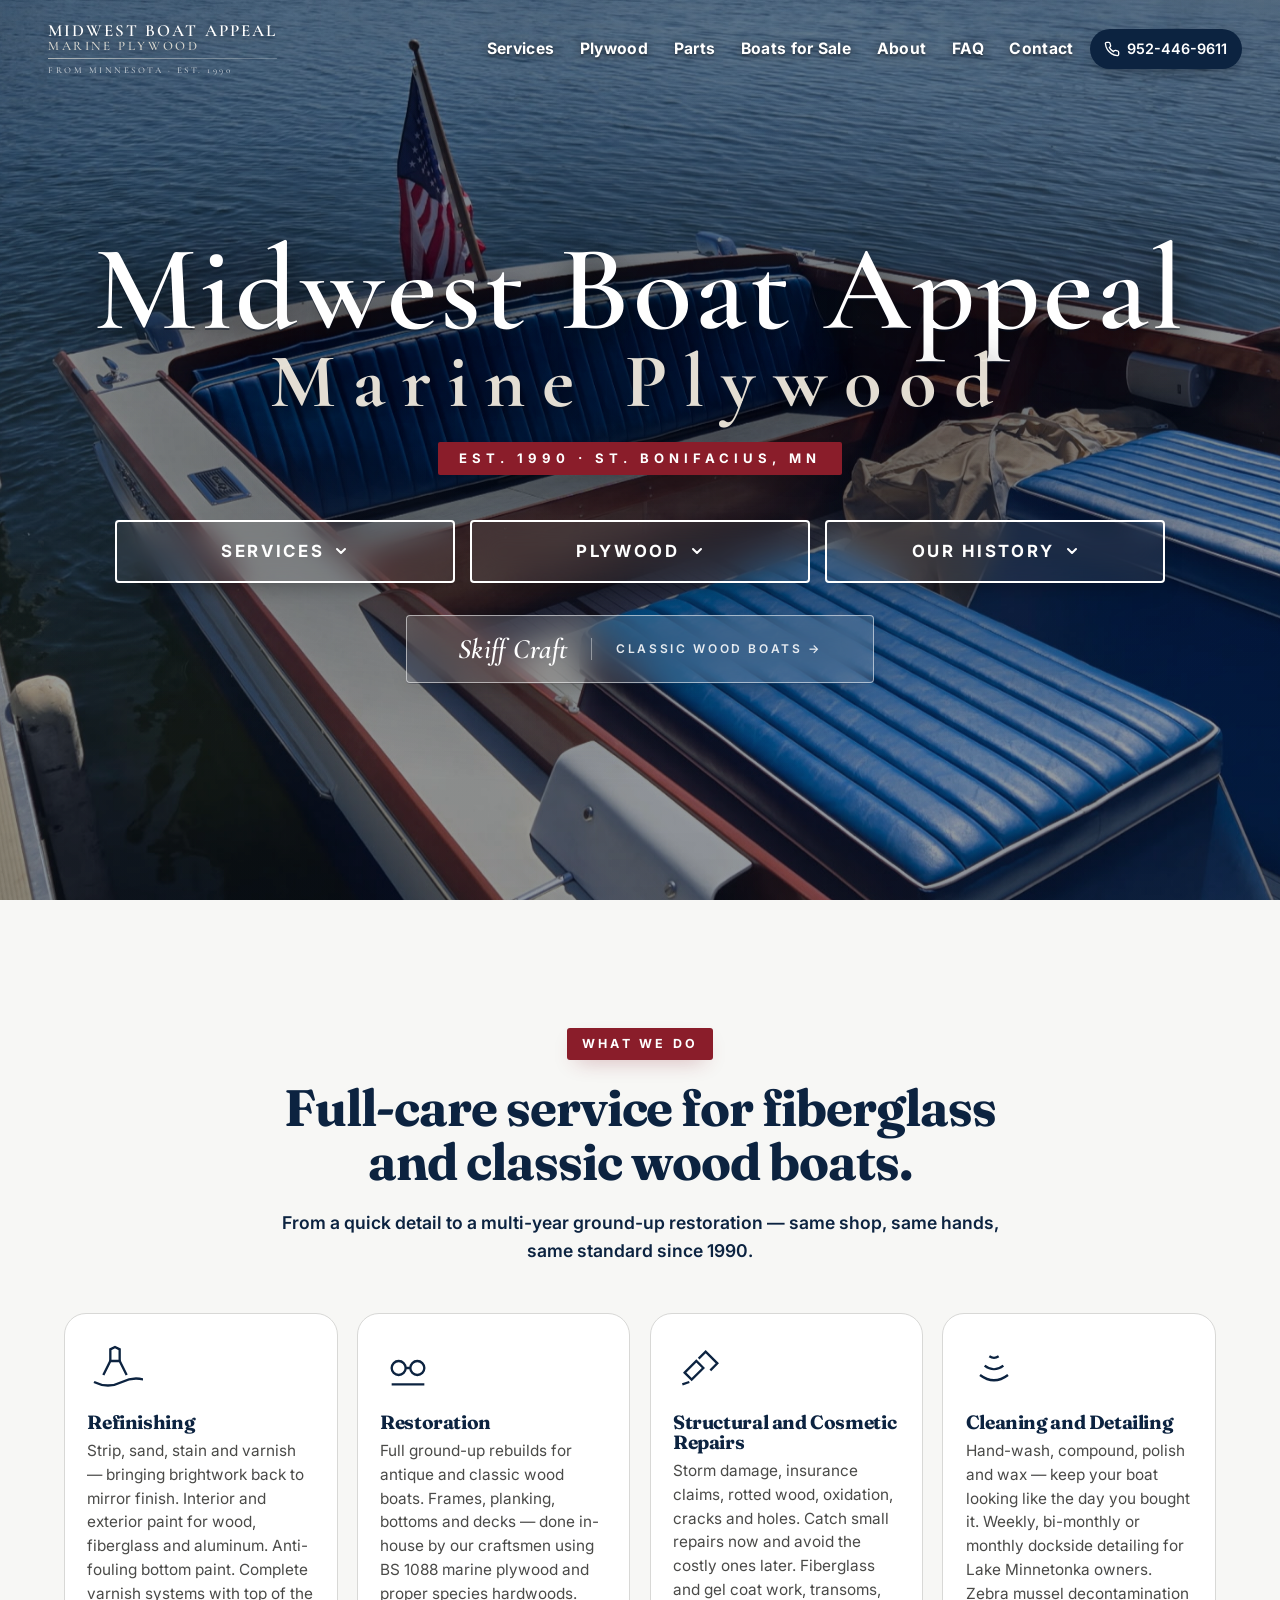
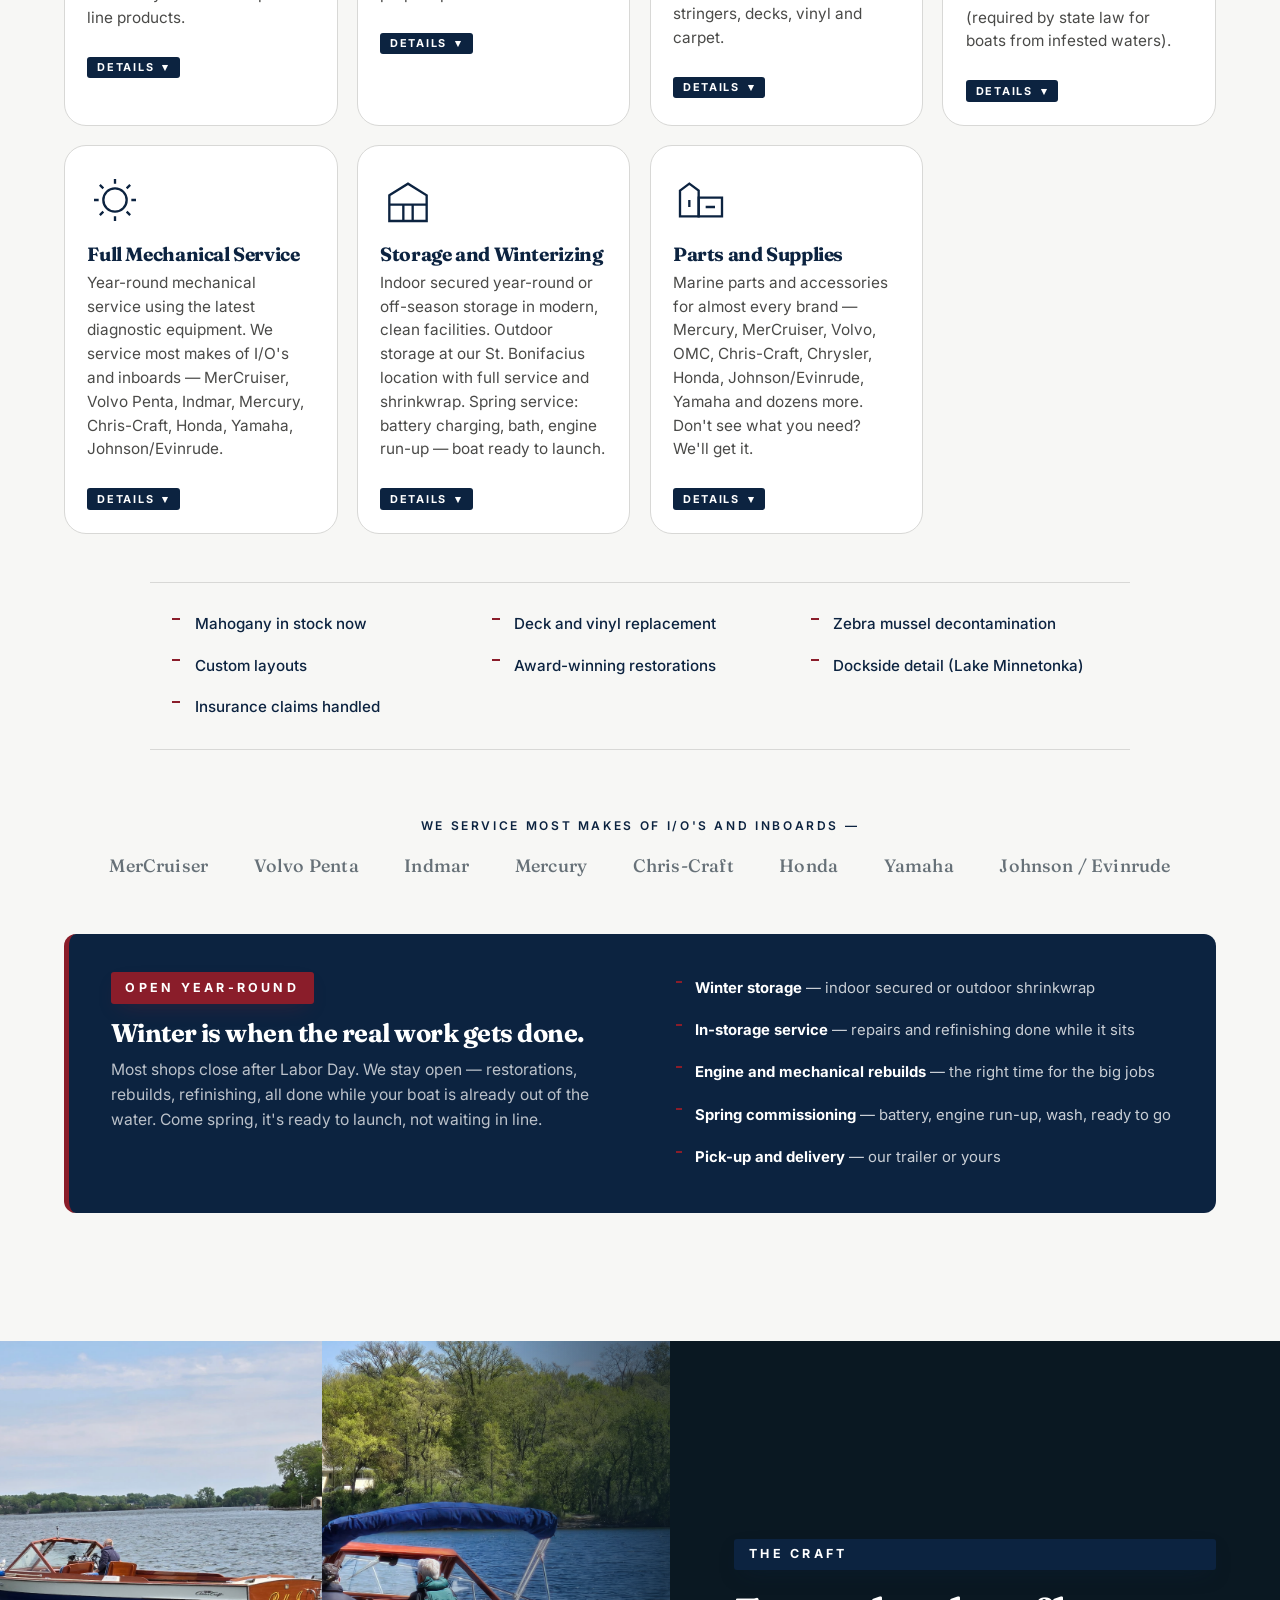
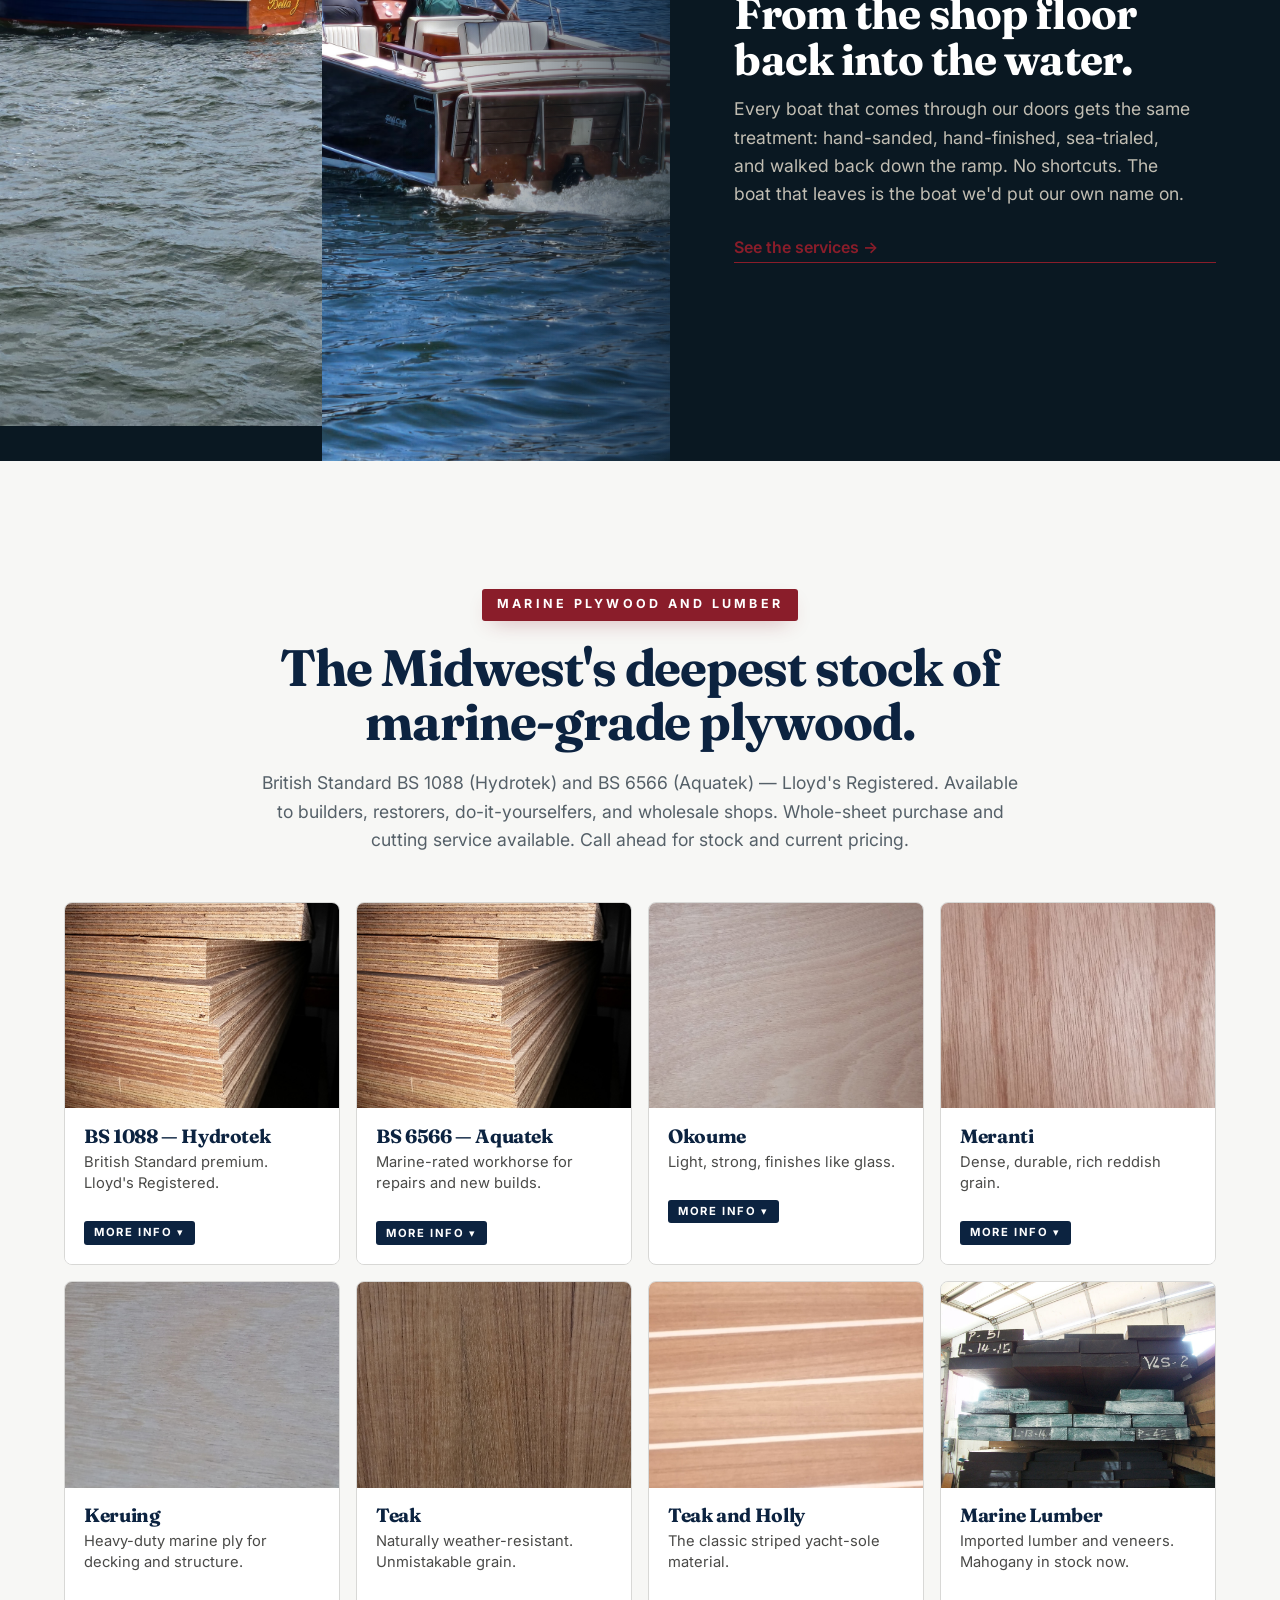
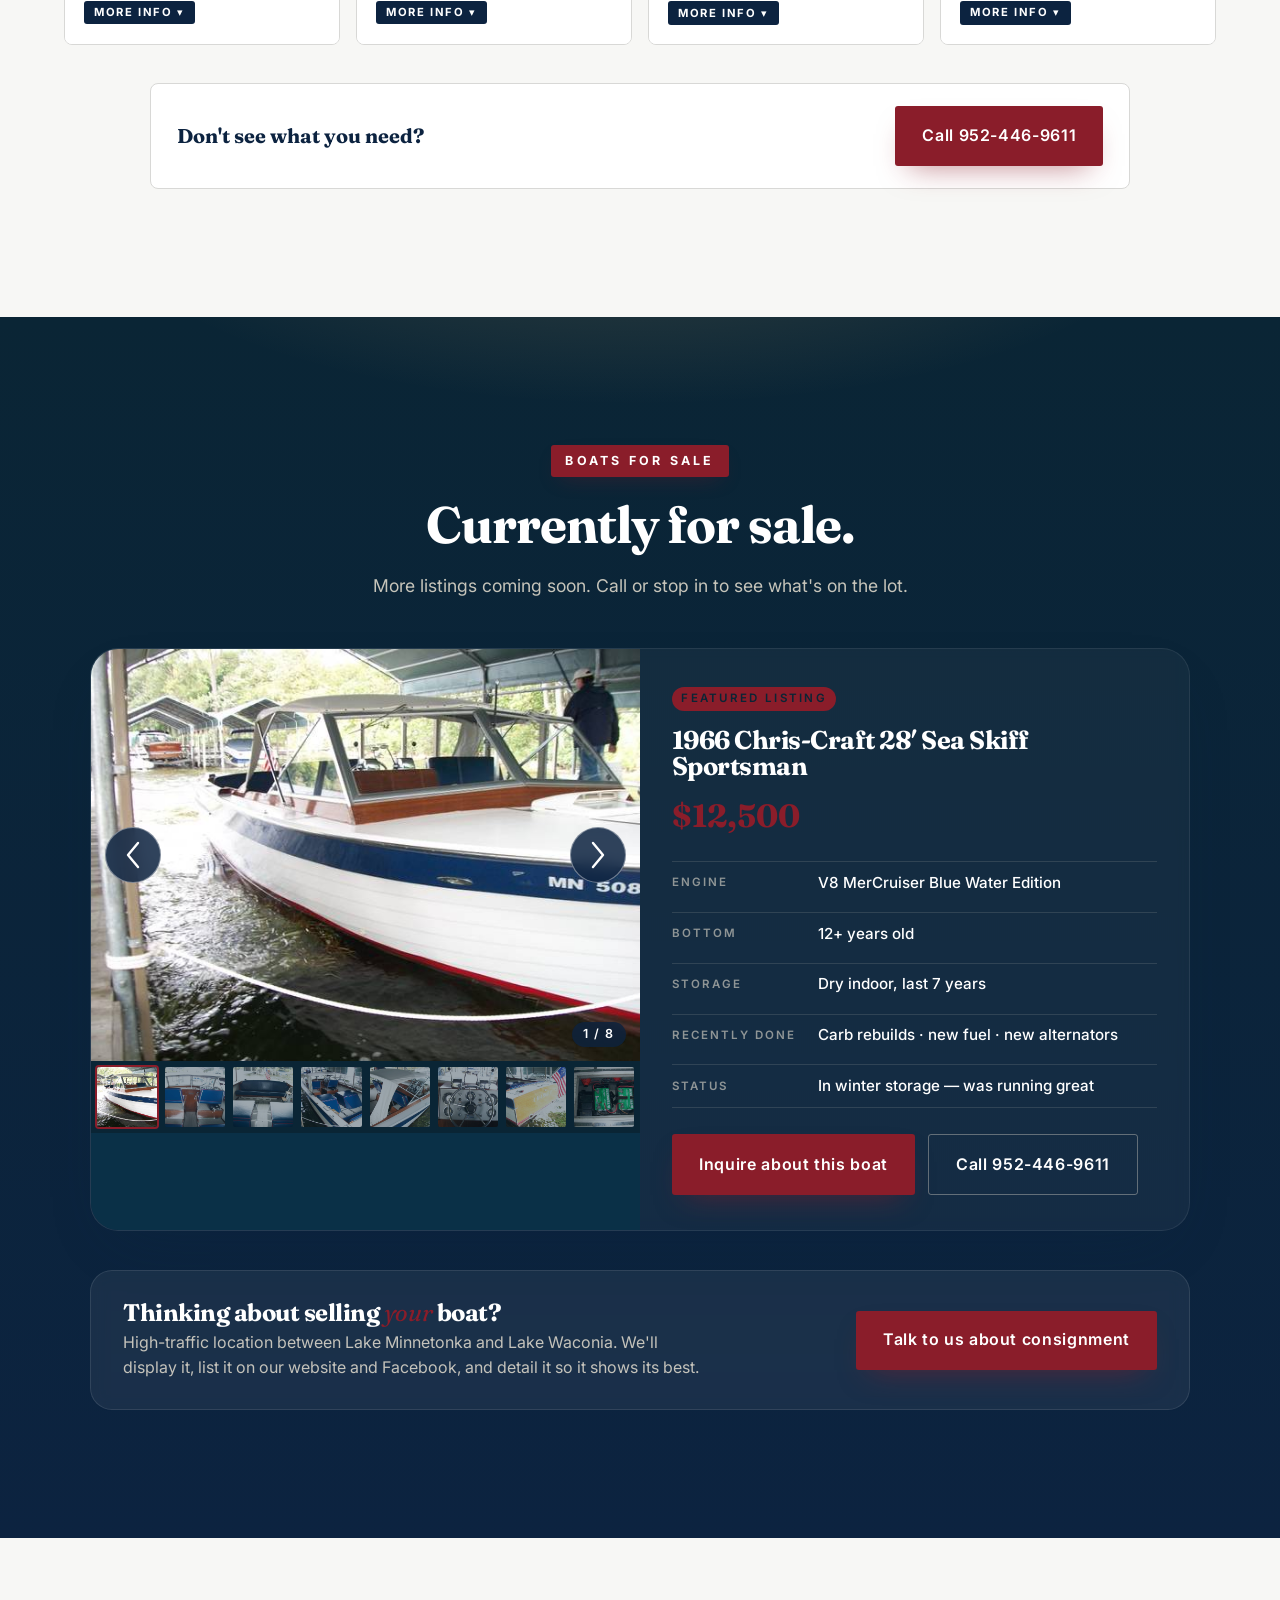
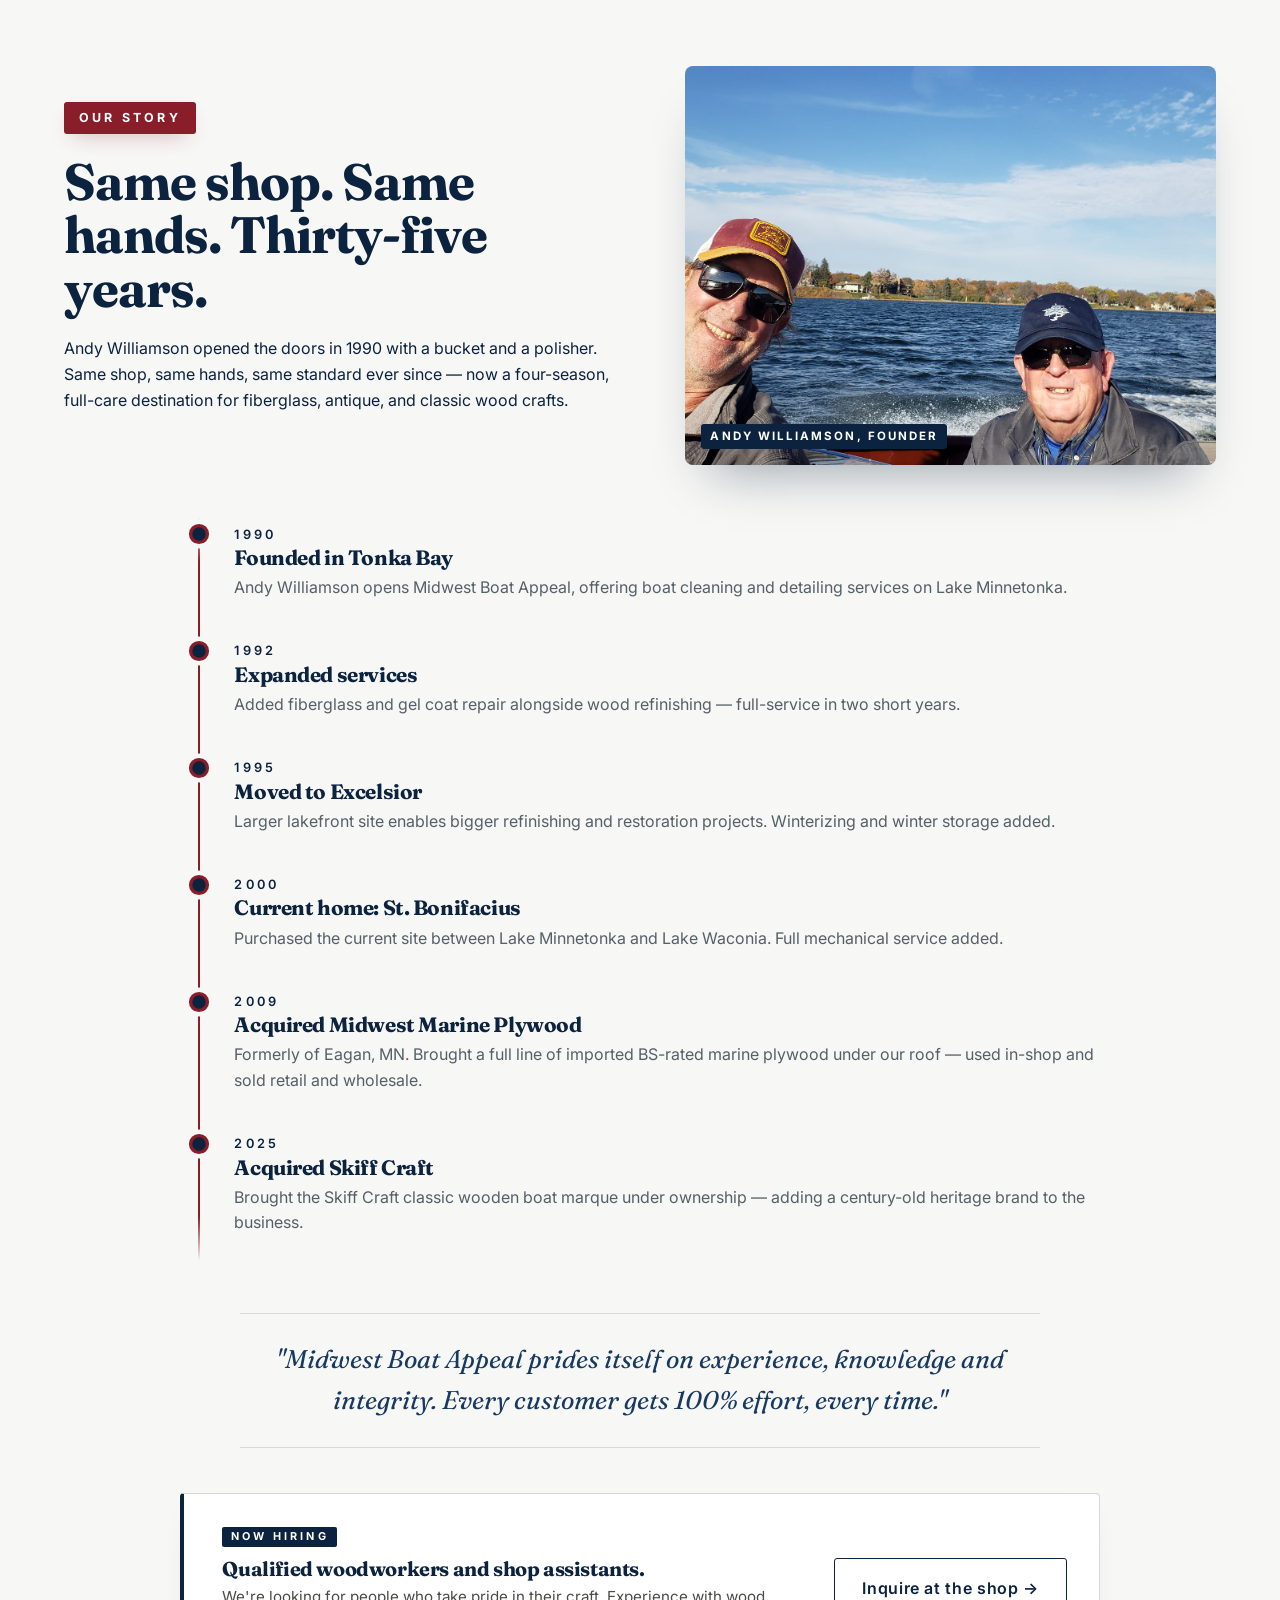
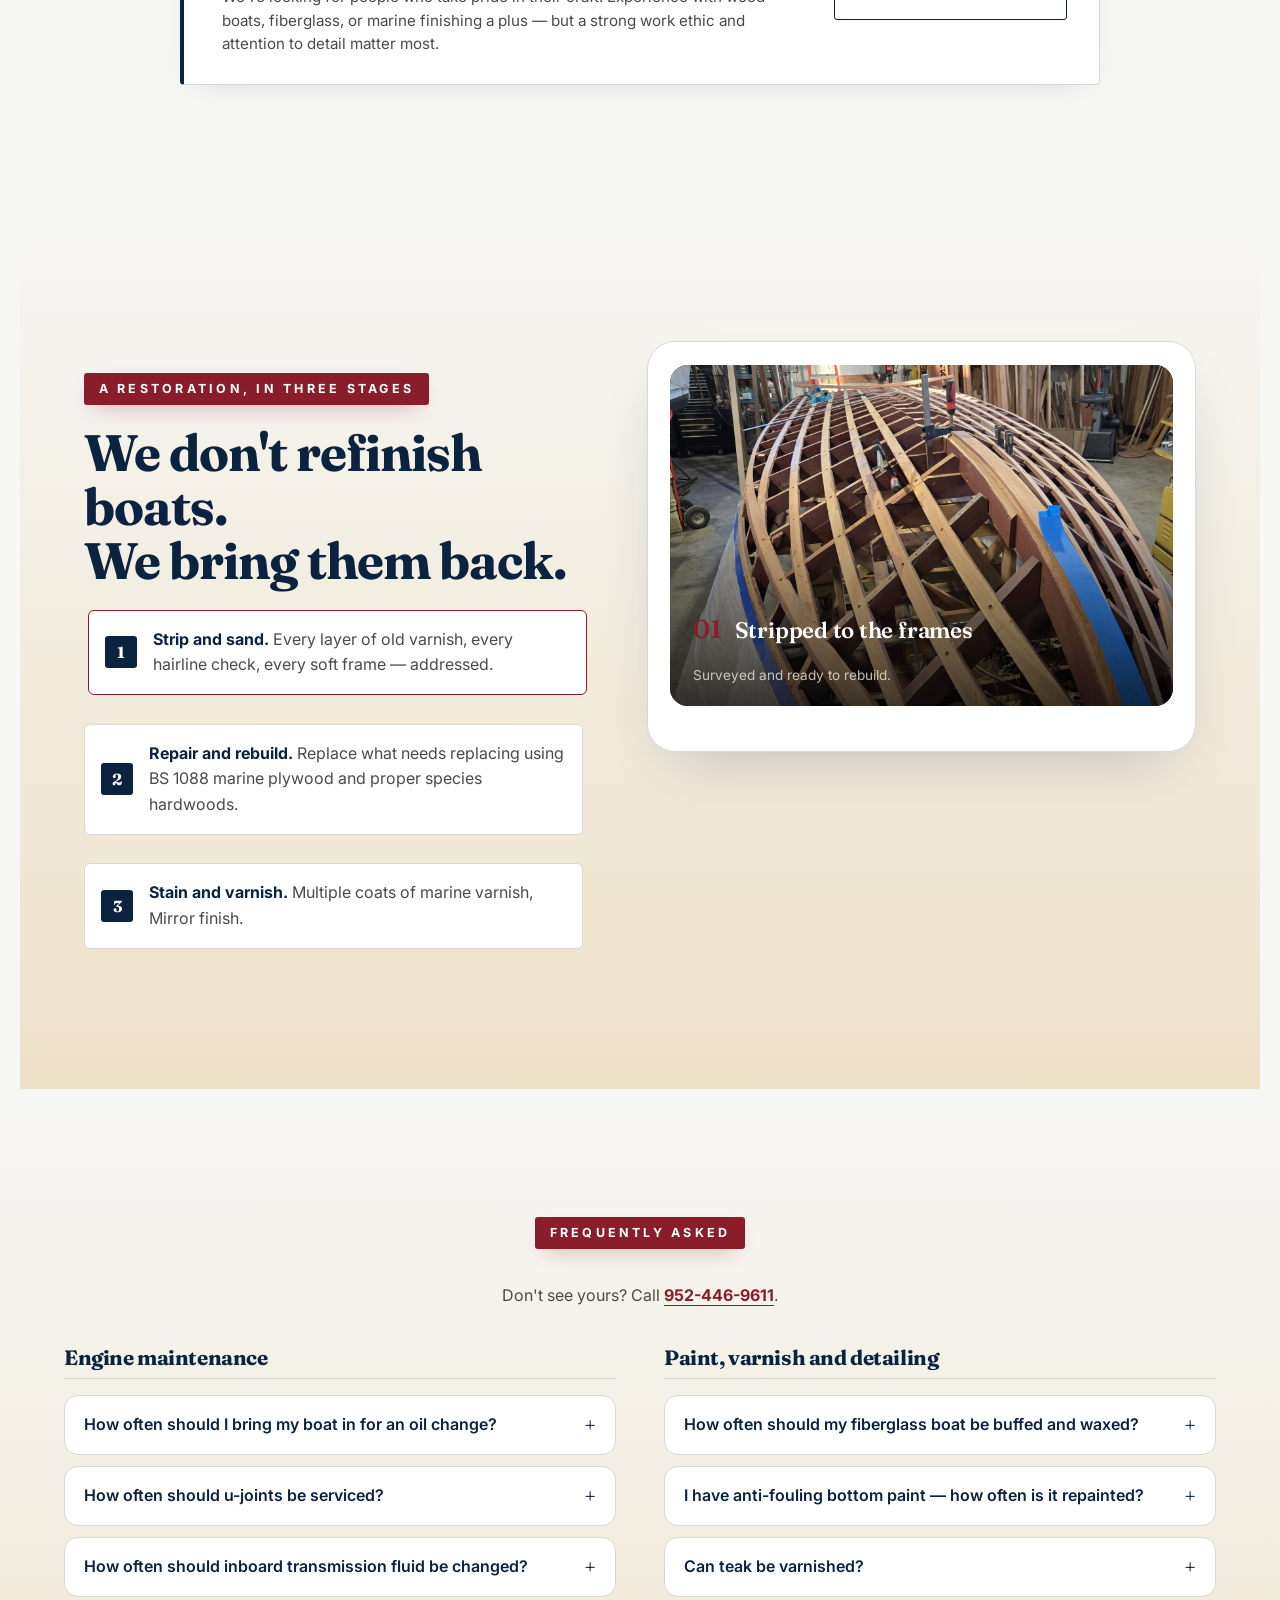
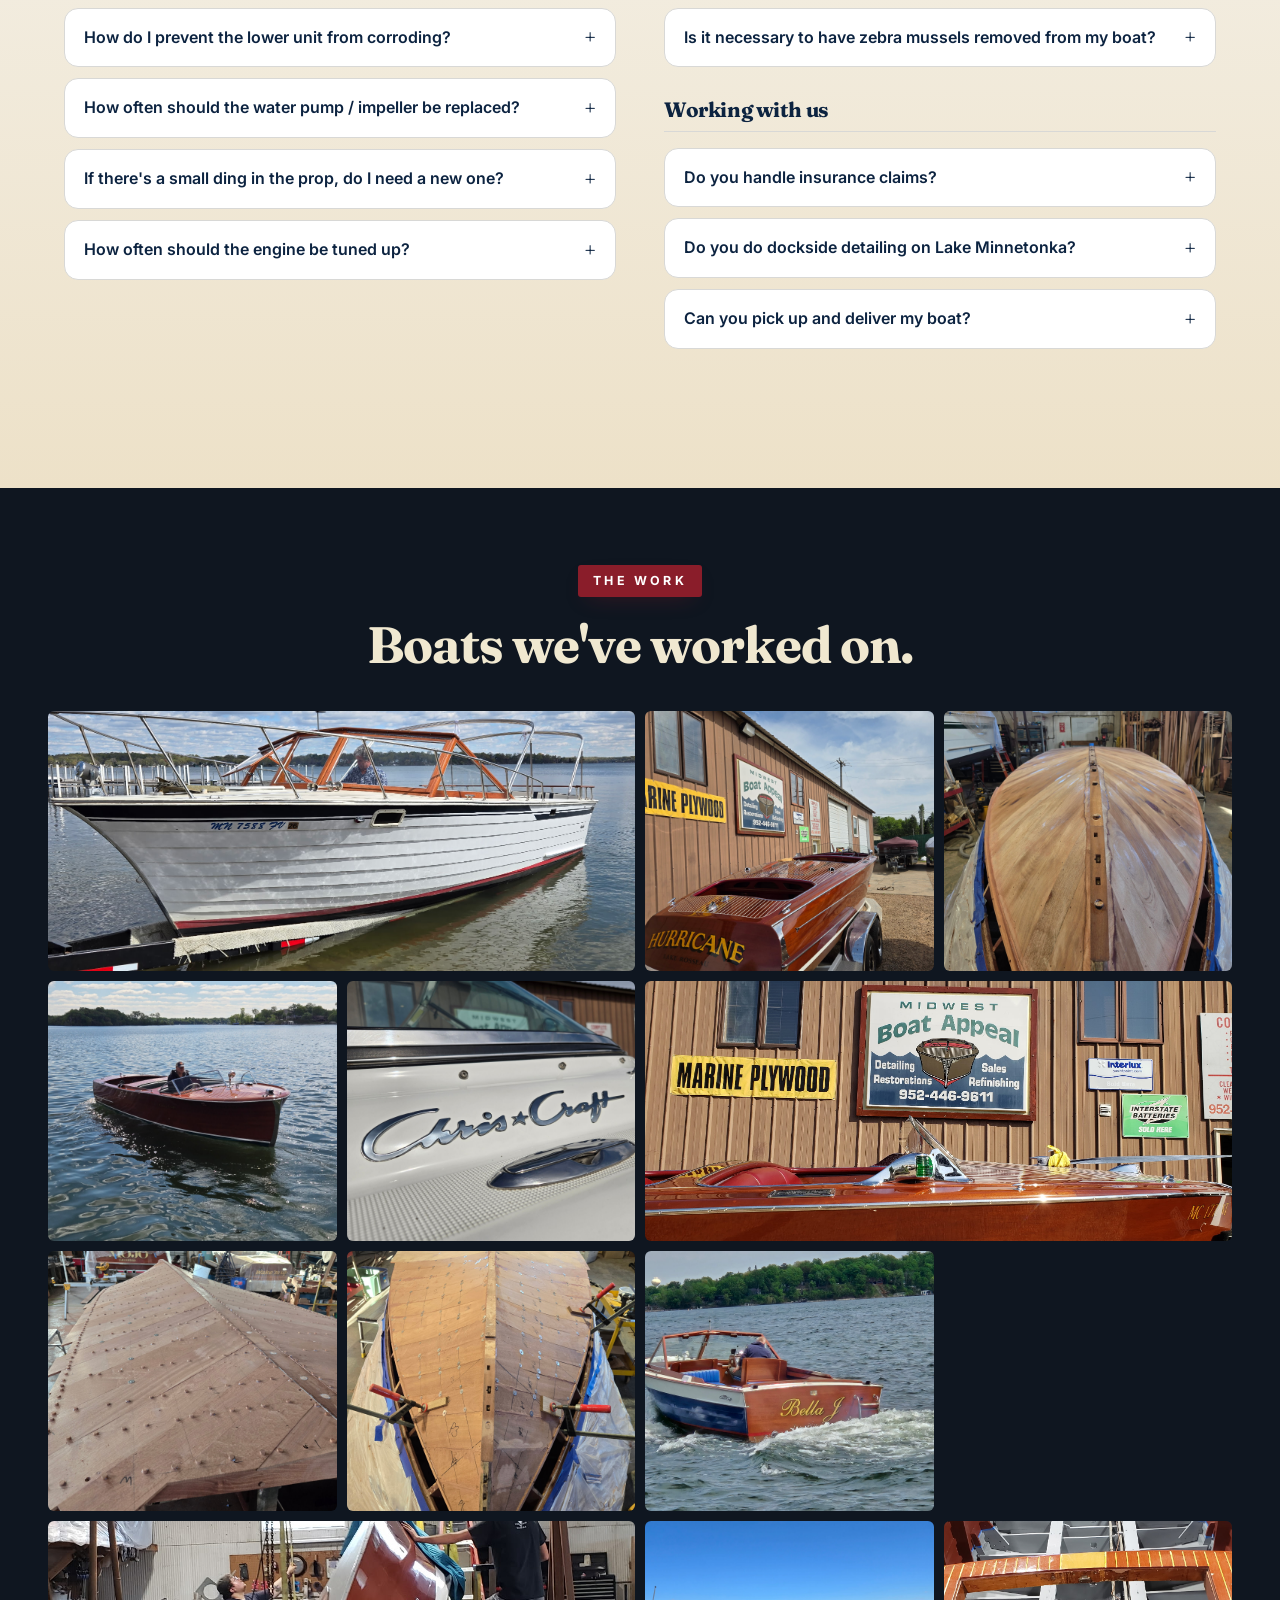
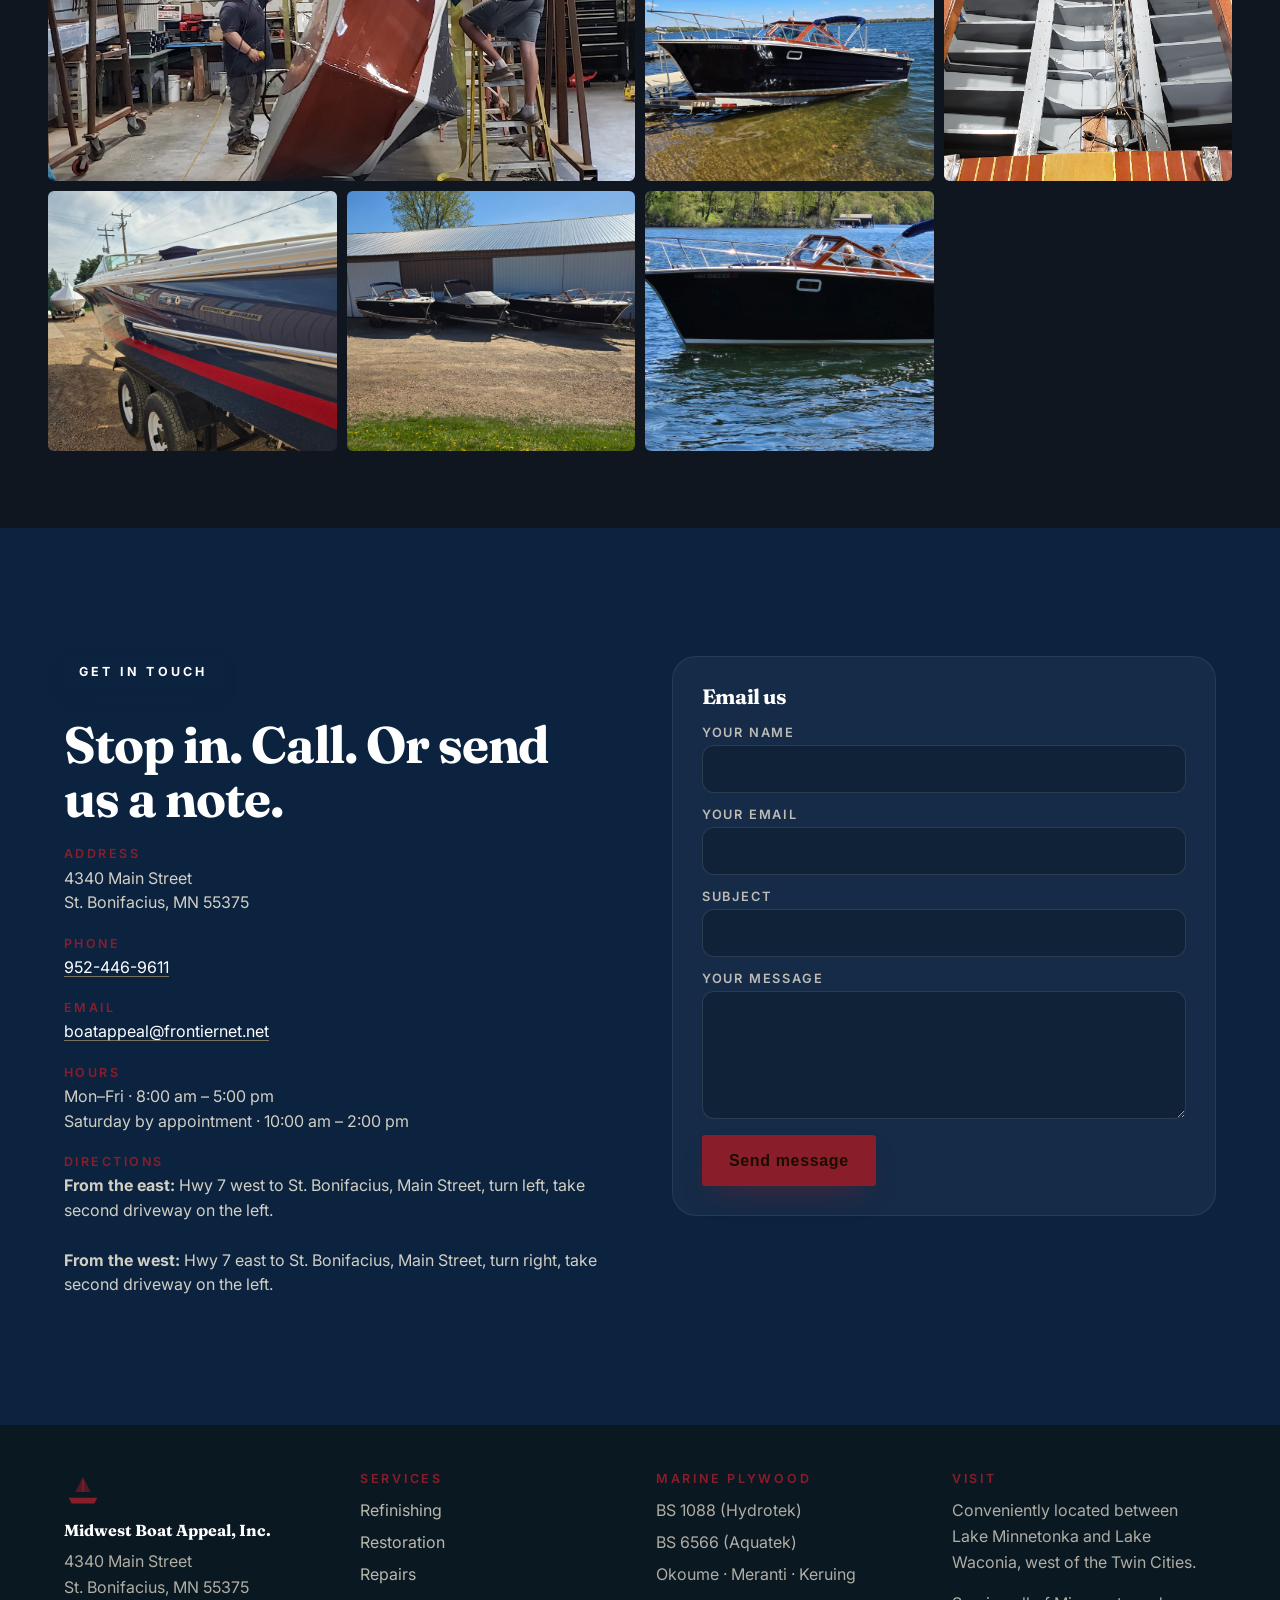
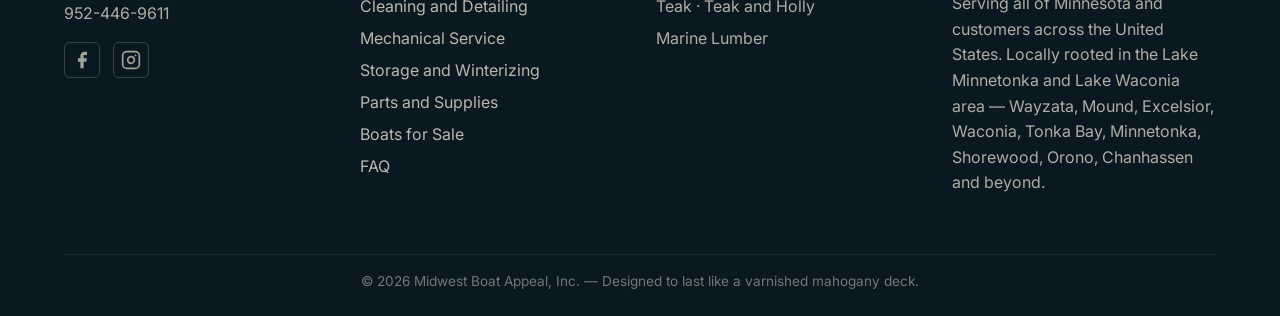
==== index.html @ 5046af1d "Initial commit" ====
<!DOCTYPE html>
<html lang="en">
<head>
<meta charset="UTF-8" />
<meta name="viewport" content="width=device-width, initial-scale=1" />
<title>Midwest Boat Appeal · Marine Plywood — Boat Restoration and Repair, St. Bonifacius MN</title>
<meta name="description" content="35+ years of boat refinishing, restoration, repair, storage and marine plywood supply. Serving Lake Minnetonka, Lake Waconia and the Twin Cities since 1990. St. Bonifacius, MN. Call 952-446-9611." />
<meta name="keywords" content="boat restoration Minnesota, boat repair Lake Minnetonka, marine plywood, boat refinishing, wood boat repair, St. Bonifacius boat shop, Midwest Boat Appeal" />
<meta name="robots" content="index, follow" />
<link rel="canonical" href="https://www.midwestboatappeal.com/" />
<meta property="og:title" content="Midwest Boat Appeal · Marine Plywood — Boat Restoration, St. Bonifacius MN" />
<meta property="og:description" content="35+ years of boat refinishing, restoration, repair and marine plywood supply on Lake Minnetonka. Call 952-446-9611." />
<meta property="og:url" content="https://www.midwestboatappeal.com/" />
<meta property="og:type" content="website" />
<link rel="preconnect" href="https://fonts.googleapis.com">
<link rel="preconnect" href="https://fonts.gstatic.com" crossorigin>
<link href="https://fonts.googleapis.com/css2?family=Cormorant+Garamond:ital,wght@0,500;0,600;1,500;1,600&family=Fraunces:opsz,wght@9..144,400;9..144,600;9..144,800&family=Inter:wght@400;500;600;700;800&family=Playfair+Display:wght@700;900&display=swap" rel="stylesheet">
<link rel="stylesheet" href="styles.css?v=2026071001" />
</head>
<body>

<!-- ============ NAV ============ -->
<header class="nav" id="nav">
  <a href="#top" class="brand" aria-label="Midwest Boat Appeal · Marine Plywood">
    <span class="brand-wordmark" aria-hidden="true">
      <span class="brand-row brand-row-1">MIDWEST BOAT APPEAL</span>
      <span class="brand-row brand-row-2">MARINE PLYWOOD</span>
      <span class="brand-rule"></span>
      <span class="brand-row brand-row-3">FROM MINNESOTA · EST. 1990</span>
    </span>
  </a>
  <nav class="nav-links">
    <a href="#services">Services</a>
    <a href="#plywood">Plywood</a>
    <a href="parts.html">Parts</a>
    <a href="#sales">Boats for Sale</a>
    <a href="#about">About</a>
    <a href="#faq">FAQ</a>
    <a href="#contact">Contact</a>
  </nav>
  <a class="nav-cta" href="tel:9524469611">
    <svg viewBox="0 0 24 24" width="16" height="16" fill="none" stroke="currentColor" stroke-width="2"><path d="M22 16.92v3a2 2 0 0 1-2.18 2 19.79 19.79 0 0 1-8.63-3.07 19.5 19.5 0 0 1-6-6 19.79 19.79 0 0 1-3.07-8.67A2 2 0 0 1 4.11 2h3a2 2 0 0 1 2 1.72c.13.96.37 1.9.72 2.81a2 2 0 0 1-.45 2.11L8.09 9.91a16 16 0 0 0 6 6l1.27-1.27a2 2 0 0 1 2.11-.45c.91.35 1.85.59 2.81.72A2 2 0 0 1 22 16.92z"/></svg>
    952-446-9611
  </a>
</header>

<!-- ============ HERO ============ -->
<section class="hero" id="top">
  <!-- Hero: navy-hull picnic boat moored in Charlevoix Marina.
       Pexels, "fish socks" (@poopfishsocks) — see CREDITS.md -->
  <div class="hero-media" aria-hidden="true">
    <img class="hero-bg" src="img/real/mba-blue-interior.jpg" alt="" />
    <div class="hero-overlay"></div>
  </div>

  <div class="hero-center">
    <h1 class="hero-title">
      <span class="hero-line">Midwest Boat Appeal</span>
      <span class="hero-line hero-line-marine">Marine Plywood</span>
    </h1>
    <div class="hero-est">Est. 1990 · St. Bonifacius, MN</div>

    <div class="hero-dropdowns" id="heroDropdowns">
      <div class="hero-dd" data-key="services">
        <button class="hero-dd-btn" type="button" aria-expanded="false" aria-controls="dd-services">
          <span>Services</span>
          <svg class="caret" width="14" height="14" viewBox="0 0 14 14" aria-hidden="true"><path d="M3 5l4 4 4-4" stroke="currentColor" stroke-width="2" fill="none" stroke-linecap="round" stroke-linejoin="round"/></svg>
        </button>
        <div class="hero-dd-panel" id="dd-services" hidden>
          <h3>Full-care boat services</h3>
          <p>Refinishing, restoration, structural and cosmetic repair, cleaning and detailing, full mechanical service, four-season storage, and marine parts. Complete varnish systems with top of the line products. Every job done in-house by the same crew.</p>
          <a class="hero-dd-cta" href="#services">Learn more →</a>
        </div>
      </div>

      <div class="hero-dd" data-key="plywood">
        <button class="hero-dd-btn" type="button" aria-expanded="false" aria-controls="dd-plywood">
          <span>Plywood</span>
          <svg class="caret" width="14" height="14" viewBox="0 0 14 14" aria-hidden="true"><path d="M3 5l4 4 4-4" stroke="currentColor" stroke-width="2" fill="none" stroke-linecap="round" stroke-linejoin="round"/></svg>
        </button>
        <div class="hero-dd-panel" id="dd-plywood" hidden>
          <h3>Marine plywood and lumber</h3>
          <p>The upper Midwest's deepest stock of BS&nbsp;1088 (Hydrotek) and BS&nbsp;6566 (Aquatek) — Okoume, Meranti, Keruing, Teak, Teak and Holly, and marine lumber for builders, restorers and shops.</p>
          <a class="hero-dd-cta" href="#plywood">Learn more →</a>
        </div>
      </div>

      <div class="hero-dd" data-key="history">
        <button class="hero-dd-btn" type="button" aria-expanded="false" aria-controls="dd-history">
          <span>Our History</span>
          <svg class="caret" width="14" height="14" viewBox="0 0 14 14" aria-hidden="true"><path d="M3 5l4 4 4-4" stroke="currentColor" stroke-width="2" fill="none" stroke-linecap="round" stroke-linejoin="round"/></svg>
        </button>
        <div class="hero-dd-panel" id="dd-history" hidden>
          <h3>35 years on Lake Minnetonka</h3>
          <p>Andy Williamson opened the doors in 1990 with a bucket and a polisher. Same shop, same hands, same standard ever since — now a four-season, full-care destination for fiberglass and classic-wood boats.</p>
          <a class="hero-dd-cta" href="#about">Learn more →</a>
        </div>
      </div>
    </div>

    <!-- Cross-link to Skiff Craft Boats -->
    <a class="hero-skiftcraft-btn" href="https://www.skiffcraft.com" aria-label="Visit Skiff Craft Boats">
      <span class="skiftcraft-name">Skiff Craft</span>
      <span class="skiftcraft-divider" aria-hidden="true"></span>
      <span class="skiftcraft-go">Classic wood boats →</span>
    </a>
  </div>
</section>

<!-- ============ SERVICES ============ -->
<section class="services" id="services">
  <header class="section-head">
    <span class="section-tag">What we do</span>
    <h2>Full-care service for fiberglass and classic wood boats.</h2>
    <p class="lede-bold">From a quick detail to a multi-year ground-up restoration — same shop, same hands, same standard since 1990.</p>
  </header>

  <div class="service-grid">
    <details class="svc reveal">
      <summary>
      <div class="svc-icon">
        <svg viewBox="0 0 48 48" fill="none" stroke="currentColor" stroke-width="2"><path d="M6 36c8 4 16 4 24 0s16-4 24 0"/><path d="M14 30l6-12h8l6 12"/><path d="M20 18V8l4-2 4 2v10"/></svg>
      </div>
      <h3>Refinishing</h3>
      <p>Strip, sand, stain and varnish — bringing brightwork back to mirror finish. Interior and exterior paint for wood, fiberglass and aluminum. Anti-fouling bottom paint. Complete varnish systems with top of the line products.</p>
        <span class="svc-toggle" aria-hidden="true">Details <span class="svc-arrow">▾</span></span>
      </summary>
      <ul class="svc-list">
        <li>Stripping and sanding</li>
        <li>Stain matching</li>
        <li>Multi-coat marine varnish, multiple coats</li>
        <li>Anti-fouling bottom paint</li>
        <li>Rub-rail and decal replacement</li>
      </ul>
    </details>
    <details class="svc reveal">
      <summary>
      <div class="svc-icon">
        <svg viewBox="0 0 48 48" fill="none" stroke="currentColor" stroke-width="2"><circle cx="16" cy="24" r="6"/><circle cx="32" cy="24" r="6"/><path d="M22 24h4"/><path d="M10 38l28 0"/></svg>
      </div>
      <h3>Restoration</h3>
      <p>Full ground-up rebuilds for antique and classic wood boats. Frames, planking, bottoms and decks — done in-house by our craftsmen using BS&nbsp;1088 marine plywood and proper species hardwoods.</p>
        <span class="svc-toggle" aria-hidden="true">Details <span class="svc-arrow">▾</span></span>
      </summary>
      <ul class="svc-list">
        <li>Redecking and replanking</li>
        <li>Bottom replacement (including ribs)</li>
        <li>Engine rebuild and rewire</li>
        <li>Rechroming and hardware refit</li>
        <li>Upholstery, carpet and cover replacement</li>
        <li>Replumbing</li>
      </ul>
    </details>
    <details class="svc reveal">
      <summary>
      <div class="svc-icon">
        <svg viewBox="0 0 48 48" fill="none" stroke="currentColor" stroke-width="2"><path d="M10 28l10-10 6 6-10 10z"/><path d="M22 16l6-6 10 10-6 6"/><path d="M8 38l6-2"/></svg>
      </div>
      <h3>Structural and Cosmetic Repairs</h3>
      <p>Storm damage, insurance claims, rotted wood, oxidation, cracks and holes. Catch small repairs now and avoid the costly ones later. Fiberglass and gel coat work, transoms, stringers, decks, vinyl and carpet.</p>
        <span class="svc-toggle" aria-hidden="true">Details <span class="svc-arrow">▾</span></span>
      </summary>
      <ul class="svc-list">
        <li>Hull plank, rib and transom replacement</li>
        <li>Fiberglass and gel-coat repair</li>
        <li>Custom teak and holly flooring</li>
        <li>Carpet and vinyl installation</li>
        <li>Prop sales and repair · marine electronics</li>
        <li>Insurance claims handled</li>
      </ul>
    </details>
    <details class="svc reveal">
      <summary>
      <div class="svc-icon">
        <svg viewBox="0 0 48 48" fill="none" stroke="currentColor" stroke-width="2"><path d="M12 30c8 6 16 6 24 0"/><path d="M16 22c5 4 11 4 16 0"/><path d="M20 14c3 2 5 2 8 0"/></svg>
      </div>
      <h3>Cleaning and Detailing</h3>
      <p>Hand-wash, compound, polish and wax — keep your boat looking like the day you bought it. Weekly, bi-monthly or monthly dockside detailing for Lake Minnetonka owners. Zebra mussel decontamination (required by state law for boats from infested waters).</p>
        <span class="svc-toggle" aria-hidden="true">Details <span class="svc-arrow">▾</span></span>
      </summary>
      <ul class="svc-list">
        <li>Wash · buff · wax</li>
        <li>Vinyl cleaning and protection</li>
        <li>Carpet cleaning and complete interior</li>
        <li>Bottom (hull) cleaning</li>
        <li>Zebra mussel removal</li>
        <li>Pinstripe / decal / registration application and removal</li>
      </ul>
    </details>
    <details class="svc reveal">
      <summary>
      <div class="svc-icon">
        <svg viewBox="0 0 48 48" fill="none" stroke="currentColor" stroke-width="2"><circle cx="24" cy="24" r="10"/><path d="M24 6v4M24 38v4M6 24h4M38 24h4M11 11l3 3M34 34l3 3M11 37l3-3M34 14l3-3"/></svg>
      </div>
      <h3>Full Mechanical Service</h3>
      <p>Year-round mechanical service using the latest diagnostic equipment. We service most makes of I/O's and inboards — MerCruiser, Volvo Penta, Indmar, Mercury, Chris-Craft, Honda, Yamaha, Johnson/Evinrude.</p>
        <span class="svc-toggle" aria-hidden="true">Details <span class="svc-arrow">▾</span></span>
      </summary>
      <ul class="svc-list">
        <li>Engine tune-ups</li>
        <li>Winterizing and spring commissioning</li>
        <li>Electrical and fuel-system work</li>
        <li>Outdrive service</li>
        <li>Free estimates</li>
      </ul>
    </details>
    <details class="svc reveal">
      <summary>
      <div class="svc-icon">
        <svg viewBox="0 0 48 48" fill="none" stroke="currentColor" stroke-width="2"><path d="M8 20l16-10 16 10v22H8z"/><path d="M8 28h32M20 42V28h8v14"/></svg>
      </div>
      <h3>Storage and Winterizing</h3>
      <p>Indoor secured year-round or off-season storage in modern, clean facilities. Outdoor storage at our St.&nbsp;Bonifacius location with full service and shrinkwrap. Spring service: battery charging, bath, engine run-up — boat ready to launch.</p>
        <span class="svc-toggle" aria-hidden="true">Details <span class="svc-arrow">▾</span></span>
      </summary>
      <ul class="svc-list">
        <li>Indoor secured storage</li>
        <li>Outdoor storage and shrinkwrap</li>
        <li>Shrinkwrap-only service (here or on-site)</li>
        <li>Winterizing — engine and water systems</li>
        <li>Bottom cleaning and zebra-mussel removal</li>
        <li>Pick-up and delivery — our trailer or yours</li>
      </ul>
    </details>
    <details class="svc reveal">
      <summary>
      <div class="svc-icon">
        <svg viewBox="0 0 48 48" fill="none" stroke="currentColor" stroke-width="2"><path d="M6 16l8-6 8 6v22H6z"/><path d="M22 22h20v16H22z"/><path d="M14 24v6M28 30h8"/></svg>
      </div>
      <h3>Parts and Supplies</h3>
      <p>Marine parts and accessories for almost every brand — Mercury, MerCruiser, Volvo, OMC, Chris-Craft, Chrysler, Honda, Johnson/Evinrude, Yamaha and dozens more. Don't see what you need? We'll get it.</p>
        <span class="svc-toggle" aria-hidden="true">Details <span class="svc-arrow">▾</span></span>
      </summary>
      <ul class="svc-list">
        <li>Engine, fuel and electrical parts</li>
        <li>Helms, controls and steering</li>
        <li>Props, hardware and trim</li>
        <li>Electronics and instruments</li>
        <li>Trailer parts</li>
        <li>Safety and mooring gear</li>
      </ul>
    </details>
  </div>

  <ul class="service-features">
    <li>Mahogany in stock now</li>
    <li>Deck and vinyl replacement</li>
    <li>Zebra mussel decontamination</li>
    <li>Custom layouts</li>
    <li>Award-winning restorations</li>
    <li>Dockside detail (Lake Minnetonka)</li>
    <li>Insurance claims handled</li>
  </ul>

  <!-- Brands we service -->
  <div class="brands">
    <div class="brands-label">We service most makes of I/O's and inboards —</div>
    <div class="brands-list">
      <span>MerCruiser</span>
      <span>Volvo Penta</span>
      <span>Indmar</span>
      <span>Mercury</span>
      <span>Chris-Craft</span>
      <span>Honda</span>
      <span>Yamaha</span>
      <span>Johnson / Evinrude</span>
    </div>
  </div>

  <!-- Four-season callout — folded into services -->
  <div class="fs-callout" id="four-season">
    <div class="fs-callout-text">
      <span class="section-tag">Open year-round</span>
      <h3>Winter is when the real work gets done.</h3>
      <p>Most shops close after Labor Day. We stay open — restorations, rebuilds, refinishing, all done while your boat is already out of the water. Come spring, it's ready to launch, not waiting in line.</p>
    </div>
    <ul class="fs-callout-list">
      <li><b>Winter storage</b> — indoor secured or outdoor shrinkwrap</li>
      <li><b>In-storage service</b> — repairs and refinishing done while it sits</li>
      <li><b>Engine and mechanical rebuilds</b> — the right time for the big jobs</li>
      <li><b>Spring commissioning</b> — battery, engine run-up, wash, ready to go</li>
      <li><b>Pick-up and delivery</b> — our trailer or yours</li>
    </ul>
  </div>
</section>

<!-- ============ LAUNCH / CRAFT (photo-driven, cool) ============ -->
<section class="craft" id="launch">
  <div class="craft-media craft-media-duo">
    <img src="img/real/mba-bella-j.jpg" alt="'Bella J' — a beautifully restored classic wooden boat cruising on a Minnesota lake." class="craft-duo-img" />
    <img src="img/real/mba-gal-blackboat-cruising.jpg" alt="Classic wooden boat underway on a Minnesota lake, mahogany stern detail." class="craft-duo-img" />
    <div class="craft-overlay"></div>
  </div>
  <div class="craft-text">
    <span class="section-tag light">The craft</span>
    <h2>From the shop floor<br/>back into the water.</h2>
    <p>Every boat that comes through our doors gets the same treatment: hand-sanded, hand-finished, sea-trialed, and walked back down the ramp. No shortcuts. The boat that leaves is the boat we'd put our own name on.</p>
    <a class="link-arrow light" href="#services">See the services →</a>
  </div>
</section>

<!-- removed: legacy launch wrapper -->

<!-- ============ PLYWOOD ============ -->
<section class="plywood" id="plywood">
  <header class="section-head">
    <span class="section-tag">Marine plywood and lumber</span>
    <h2>The Midwest's deepest stock of marine-grade plywood.</h2>
    <p>British Standard BS&nbsp;1088 (Hydrotek) and BS&nbsp;6566 (Aquatek) — Lloyd's Registered. Available to builders, restorers, do-it-yourselfers, and wholesale shops. Whole-sheet purchase and cutting service available. Call ahead for stock and current pricing.</p>
  </header>

  <div class="wood-grid">
    <details class="wood w-hydrotek reveal">
      <summary>
        <img class="wood-thumb" src="img/plywood/bs1088.jpg" alt="BS 1088 Hydrotek marine plywood sample" />
        <div class="wood-summary">
          <h3>BS 1088 — Hydrotek</h3>
          <p class="wood-blurb">British Standard premium. Lloyd's Registered.</p>
          <span class="wood-more" aria-hidden="true">More info <span class="wood-arrow">▾</span></span>
        </div>
      </summary>
      <div class="wood-body">
        <p><strong>What it is:</strong> The top marine-plywood spec. Lloyd's Registered, all-veneer construction, WBP phenolic glue, no voids.</p>

        <p><strong>Best for:</strong> hull planking, transoms, bulkheads, decks — anywhere strength and water resistance matter most.</p>

        <p><strong>Sizes:</strong> 4×8 sheets, 6 mm through 25 mm. Whole sheets or cut-to-size.</p>
      </div>
    </details>

    <details class="wood w-aquatek reveal">
      <summary>
        <img class="wood-thumb" src="img/plywood/bs1088.jpg" alt="BS 6566 Aquatek marine plywood" />
        <div class="wood-summary">
          <h3>BS 6566 — Aquatek</h3>
          <p class="wood-blurb">Marine-rated workhorse for repairs and new builds.</p>
          <span class="wood-more" aria-hidden="true">More info <span class="wood-arrow">▾</span></span>
        </div>
      </summary>
      <div class="wood-body">
        <p><strong>What it is:</strong> British Standard 6566 marine plywood. Same WBP phenolic glue as BS 1088, slightly lower face grade.</p>

        <p><strong>Best for:</strong> decks, cabin soles, interior structure, replacement panels.</p>

        <p><strong>Sizes:</strong> 4×8 sheets, common thicknesses. Cut-to-size on request.</p>
      </div>
    </details>

    <details class="wood w-okoume reveal">
      <summary>
        <img class="wood-thumb" src="img/plywood/okoume.jpg" alt="Okoume marine plywood sample" />
        <div class="wood-summary">
          <h3>Okoume</h3>
          <p class="wood-blurb">Light, strong, finishes like glass.</p>
          <span class="wood-more" aria-hidden="true">More info <span class="wood-arrow">▾</span></span>
        </div>
      </summary>
      <div class="wood-body">
        <p><strong>What it is:</strong> African hardwood plywood, BS 1088. About 25% lighter than Meranti with a smooth pinkish-tan face.</p>

        <p><strong>Best for:</strong> kayaks, dinghies, racing skiffs, light runabouts, hatches and lockers. Loves epoxy and varnish.</p>
      </div>
    </details>

    <details class="wood w-meranti reveal">
      <summary>
        <img class="wood-thumb" src="img/plywood/meranti.jpg" alt="Meranti marine plywood sample" />
        <div class="wood-summary">
          <h3>Meranti</h3>
          <p class="wood-blurb">Dense, durable, rich reddish grain.</p>
          <span class="wood-more" aria-hidden="true">More info <span class="wood-arrow">▾</span></span>
        </div>
      </summary>
      <div class="wood-body">
        <p><strong>What it is:</strong> Dense Southeast Asian hardwood plywood, BS 1088. Heavier than Okoume, warm reddish-brown grain.</p>

        <p><strong>Best for:</strong> hulls, transoms, decks, structural members. The all-around workhorse for traditional builds.</p>
      </div>
    </details>

    <details class="wood w-keruing reveal">
      <summary>
        <img class="wood-thumb" src="img/plywood/keruing.jpg" alt="Keruing marine plywood sample" />
        <div class="wood-summary">
          <h3>Keruing</h3>
          <p class="wood-blurb">Heavy-duty marine ply for decking and structure.</p>
          <span class="wood-more" aria-hidden="true">More info <span class="wood-arrow">▾</span></span>
        </div>
      </summary>
      <div class="wood-body">
        <p><strong>What it is:</strong> Very dense tropical hardwood plywood. Naturally oily with excellent rot and impact resistance.</p>

        <p><strong>Best for:</strong> commercial decks, high-traffic sole panels, trailer decks, work-boat structure.</p>
      </div>
    </details>

    <details class="wood w-teak reveal">
      <summary>
        <img class="wood-thumb" src="img/plywood/teak.jpg" alt="Teak marine plywood sample" />
        <div class="wood-summary">
          <h3>Teak</h3>
          <p class="wood-blurb">Naturally weather-resistant. Unmistakable grain.</p>
          <span class="wood-more" aria-hidden="true">More info <span class="wood-arrow">▾</span></span>
        </div>
      </summary>
      <div class="wood-body">
        <p><strong>What it is:</strong> Genuine teak-faced marine plywood. Natural oils make teak the gold standard for exposed wood.</p>

        <p><strong>Best for:</strong> cockpit soles, swim platforms, cabin tops, brightwork, transom accents.</p>
      </div>
    </details>

    <details class="wood w-teakholly reveal">
      <summary>
        <img class="wood-thumb" src="img/plywood/teakholly.jpg" alt="Teak and Holly marine plywood" />
        <div class="wood-summary">
          <h3>Teak and Holly</h3>
          <p class="wood-blurb">The classic striped yacht-sole material.</p>
          <span class="wood-more" aria-hidden="true">More info <span class="wood-arrow">▾</span></span>
        </div>
      </summary>
      <div class="wood-body">
        <p><strong>What it is:</strong> Marine plywood with alternating teak and holly inlay strips. The signature striped look on classic and luxury yacht soles.</p>

        <p><strong>Best for:</strong> cabin soles and cockpit floors. Standard stripe widths in stock; custom layouts available.</p>
      </div>
    </details>

    <details class="wood w-lumber reveal">
      <summary>
        <img class="wood-thumb" src="img/plywood/lumber.jpg" alt="Marine lumber stack — mahogany" />
        <div class="wood-summary">
          <h3>Marine Lumber</h3>
          <p class="wood-blurb">Imported lumber and veneers. Mahogany in stock now.</p>
          <span class="wood-more" aria-hidden="true">More info <span class="wood-arrow">▾</span></span>
        </div>
      </summary>
      <div class="wood-body">
        <p><strong>What it is:</strong> Solid marine lumber and veneers — properly dried, boat-graded.</p>

        <p><strong>Best for:</strong> rub rails, frames, stringers, transom planks, brightwork and replacement structural members on classic wood boats.</p>

        <p><strong>In stock:</strong> mahogany. Teak, white oak and other species available on request.</p>
      </div>
    </details>
  </div>

  <div class="wood-cta">
    <strong>Don't see what you need?</strong>
    <a href="tel:9524469611" class="btn btn-primary">Call 952-446-9611</a>
  </div>
</section>

<!-- ============ BOATS FOR SALE ============ -->
<section class="sales" id="sales">
  <header class="section-head light">
    <span class="section-tag">Boats for sale</span>
    <h2>Currently for sale.</h2>
    <p>More listings coming soon. Call or stop in to see what's on the lot.</p>
  </header>

  <!-- LISTINGS GRID — add more <article class="listing-card"> blocks below as inventory grows -->
  <div class="listings-grid">

    <!-- LISTING 1: 1966 Chris-Craft 28' Sea Skiff Sportsman -->
    <article class="listing-card listing-card-featured">
      <div class="listing-gallery">
        <div class="listing-main">
          <button class="listing-nav listing-prev" id="listingPrev" type="button" aria-label="Previous photo">
            <svg width="18" height="32" viewBox="0 0 18 32" fill="none" aria-hidden="true"><path d="M14 4 4 16l10 12" stroke="currentColor" stroke-width="2.4" stroke-linecap="round" stroke-linejoin="round"/></svg>
          </button>
          <img id="listingMain" class="listing-photo"
               src="img/sea-skiff/00L0L_fBAN842znbl_600x450.jpg"
               alt="1966 Chris-Craft 28' Sea Skiff Sportsman" />
          <button class="listing-nav listing-next" id="listingNext" type="button" aria-label="Next photo">
            <svg width="18" height="32" viewBox="0 0 18 32" fill="none" aria-hidden="true"><path d="m4 4 10 12-10 12" stroke="currentColor" stroke-width="2.4" stroke-linecap="round" stroke-linejoin="round"/></svg>
          </button>
          <div class="listing-counter" id="listingCounter">1 / 8</div>
        </div>
        <div class="listing-thumbs" role="list">
          <button class="thumb is-active" role="listitem" data-src="img/sea-skiff/00L0L_fBAN842znbl_600x450.jpg"><img src="img/sea-skiff/00L0L_fBAN842znbl_600x450.jpg" alt=""/></button>
          <button class="thumb" role="listitem" data-src="img/sea-skiff/00808_hqxU1WmFhmZ_600x450.jpg"><img src="img/sea-skiff/00808_hqxU1WmFhmZ_600x450.jpg" alt=""/></button>
          <button class="thumb" role="listitem" data-src="img/sea-skiff/00C0C_z27OXLDYPx_600x450.jpg"><img src="img/sea-skiff/00C0C_z27OXLDYPx_600x450.jpg" alt=""/></button>
          <button class="thumb" role="listitem" data-src="img/sea-skiff/00U0U_eCm50GMRmqd_600x450.jpg"><img src="img/sea-skiff/00U0U_eCm50GMRmqd_600x450.jpg" alt=""/></button>
          <button class="thumb" role="listitem" data-src="img/sea-skiff/00X0X_5Wl6SRkDAch_600x450.jpg"><img src="img/sea-skiff/00X0X_5Wl6SRkDAch_600x450.jpg" alt=""/></button>
          <button class="thumb" role="listitem" data-src="img/sea-skiff/00q0q_cu8pJExx5cS_600x450.jpg"><img src="img/sea-skiff/00q0q_cu8pJExx5cS_600x450.jpg" alt=""/></button>
          <button class="thumb" role="listitem" data-src="img/sea-skiff/00t0t_iBbbeWtsRx9_600x450.jpg"><img src="img/sea-skiff/00t0t_iBbbeWtsRx9_600x450.jpg" alt=""/></button>
          <button class="thumb" role="listitem" data-src="img/sea-skiff/00w0w_eSn75wGNXcB_600x450.jpg"><img src="img/sea-skiff/00w0w_eSn75wGNXcB_600x450.jpg" alt=""/></button>
        </div>
      </div>
      <div class="listing-body">
        <div class="listing-tag">Featured listing</div>
        <h3>1966 Chris-Craft 28′ Sea Skiff Sportsman</h3>
        <p class="price">$12,500</p>
        <ul class="spec-list">
          <li><span>Engine</span><strong>V8 MerCruiser Blue Water Edition</strong></li>
          <li><span>Bottom</span><strong>12+ years old</strong></li>
          <li><span>Storage</span><strong>Dry indoor, last 7 years</strong></li>
          <li><span>Recently done</span><strong>Carb rebuilds · new fuel · new alternators</strong></li>
          <li><span>Status</span><strong>In winter storage — was running great</strong></li>
        </ul>
        <div class="listing-ctas">
          <a href="#contact" class="btn btn-primary">Inquire about this boat</a>
          <a href="tel:9524469611" class="btn btn-ghost">Call 952-446-9611</a>
        </div>
      </div>
    </article>

    <!-- ADD MORE LISTINGS HERE — copy the <article class="listing-card"> block above -->

  </div><!-- /listings-grid -->

  <div class="sell-cta">
    <div>
      <h3>Thinking about selling <em>your</em> boat?</h3>
      <p>High-traffic location between Lake Minnetonka and Lake Waconia. We'll display it, list it on our website and Facebook, and detail it so it shows its best.</p>
    </div>
    <a href="#contact" class="btn btn-primary">Talk to us about consignment</a>
  </div>
</section>

<!-- ============ ABOUT / TIMELINE ============ -->
<section class="about" id="about">
  <div class="about-intro">
    <div class="about-intro-copy">
      <span class="section-tag">Our story</span>
      <h2>Same shop. Same hands. Thirty-five years.</h2>
      <p class="lede-bold">Andy Williamson opened the doors in 1990 with a bucket and a polisher. Same shop, same hands, same standard ever since &mdash; now a four-season, full-care destination for fiberglass, antique, and classic wood crafts.</p>
    </div>
    <div class="about-intro-photo">
      <img src="img/real/mba-andy-lake.jpg" alt="Andy Williamson and a friend out on a Minnesota lake on a classic wooden boat." />
      <span class="about-caption">Andy Williamson, founder</span>
    </div>
  </div>

  <ol class="timeline">
    <li class="reveal">
      <span class="year">1990</span>
      <h4>Founded in Tonka Bay</h4>
      <p>Andy Williamson opens Midwest Boat Appeal, offering boat cleaning and detailing services on Lake Minnetonka.</p>
    </li>
    <li class="reveal">
      <span class="year">1992</span>
      <h4>Expanded services</h4>
      <p>Added fiberglass and gel coat repair alongside wood refinishing — full-service in two short years.</p>
    </li>
    <li class="reveal">
      <span class="year">1995</span>
      <h4>Moved to Excelsior</h4>
      <p>Larger lakefront site enables bigger refinishing and restoration projects. Winterizing and winter storage added.</p>
    </li>
    <li class="reveal">
      <span class="year">2000</span>
      <h4>Current home: St. Bonifacius</h4>
      <p>Purchased the current site between Lake Minnetonka and Lake Waconia. Full mechanical service added.</p>
    </li>
    <li class="reveal">
      <span class="year">2009</span>
      <h4>Acquired Midwest Marine Plywood</h4>
      <p>Formerly of Eagan, MN. Brought a full line of imported BS-rated marine plywood under our roof — used in-shop and sold retail and wholesale.</p>
    </li>
    <li class="reveal">
      <span class="year">2025</span>
      <h4>Acquired Skiff Craft</h4>
      <p>Brought the Skiff Craft classic wooden boat marque under ownership — adding a century-old heritage brand to the business.</p>
    </li>
  </ol>

  <p class="about-credo">
    "Midwest Boat Appeal prides itself on experience, knowledge and integrity. Every customer gets 100% effort, every time."
  </p>

  <div class="hiring-notice">
    <div class="hiring-inner">
      <div class="hiring-copy">
        <span class="hiring-eyebrow">Now Hiring</span>
        <h3>Qualified woodworkers and shop assistants.</h3>
        <p>We're looking for people who take pride in their craft. Experience with wood boats, fiberglass, or marine finishing a plus — but a strong work ethic and attention to detail matter most.</p>
      </div>
      <a href="#contact" class="btn btn-ghost hiring-btn">Inquire at the shop →</a>
    </div>
  </div>
</section>

<!-- ============ RESTORATION SCROLL SEQUENCE ============ -->
<section class="restore" id="restore">
  <div class="restore-text">
    <span class="section-tag">A restoration, in three stages</span>
    <h2>We don't refinish boats.<br/>We bring them back.</h2>
    <ol class="restore-steps">
      <li data-step="1"><b>Strip and sand.</b> Every layer of old varnish, every hairline check, every soft frame — addressed.</li>
      <li data-step="2"><b>Repair and rebuild.</b> Replace what needs replacing using BS&nbsp;1088 marine plywood and proper species hardwoods.</li>
      <li data-step="3"><b>Stain and varnish.</b> Multiple coats of marine varnish, Mirror finish.</li>
    </ol>
  </div>

  <div class="restore-stage" id="restoreStage">
    <div class="restore-card">
      <div class="restore-art">
        <!-- Three real shop photos, crossfaded by scroll position. -->
        <div class="r-photo r-1" data-label="Stripped">
          <img src="img/real/mba-restore-stripped.jpg" alt="Classic wooden boat stripped to bare frames and ribs in the Midwest Boat Appeal shop." />
          <div class="r-caption"><span class="r-num">01</span><span class="r-title">Stripped to the frames</span><small>Surveyed and ready to rebuild.</small></div>
        </div>
        <div class="r-photo r-2" data-label="Sanded">
          <img src="img/real/mba-restore-sanded.jpg" alt="Freshly sanded bare mahogany boat deck in golden shop light, ready for varnish." />
          <div class="r-caption"><span class="r-num">02</span><span class="r-title">Sanded and rebuilt</span><small>New frames, planks and bottom — all done in-house.</small></div>
        </div>
        <div class="r-photo r-3" data-label="Restored">
          <img src="img/real/mba-mahogany-runabout.jpg" alt="A fully restored mahogany runabout — mirror varnish finish, ready for the water." />
          <div class="r-caption"><span class="r-num">03</span><span class="r-title">Restored</span><small>10–15 coats of marine varnish, with prep between each coat. Mirror finish.</small></div>
        </div>

        <!-- (legacy SVG boats kept hidden for reference, will be removed) -->
        <template id="_legacy_restore_svgs">
        <!-- STATE 1: Weathered, dull, peeling -->
        <svg class="r-boat r-1" viewBox="0 0 800 400" preserveAspectRatio="xMidYMid meet">
          <defs>
            <linearGradient id="r1Hull" x1="0" x2="0" y1="0" y2="1">
              <stop offset="0%" stop-color="#5a4530"/>
              <stop offset="100%" stop-color="#2e2316"/>
            </linearGradient>
            <pattern id="weathered" x="0" y="0" width="8" height="6" patternUnits="userSpaceOnUse">
              <rect width="8" height="6" fill="#3a2c1c"/>
              <circle cx="2" cy="2" r="0.8" fill="#1f160a"/>
              <circle cx="6" cy="4" r="0.6" fill="#5a4530"/>
            </pattern>
          </defs>
          <!-- shop floor -->
          <rect x="0" y="320" width="800" height="80" fill="#cfc4ad"/>
          <line x1="0" y1="320" x2="800" y2="320" stroke="#9d927a" stroke-width="1"/>
          <!-- Sawhorses -->
          <g stroke="#4a3a22" stroke-width="3" fill="#6a4f2a">
            <polygon points="180,310 200,260 220,310"/>
            <polygon points="580,310 600,260 620,310"/>
          </g>
          <!-- Hull (sitting on sawhorses) -->
          <path d="M 90 180
                   C 92 220, 140 264, 220 270
                   L 580 270
                   C 660 264, 700 240, 706 198
                   L 706 178 Z" fill="url(#r1Hull)"/>
          <path d="M 90 180 C 200 222, 600 222, 706 180" stroke="#1a120a" stroke-width="0.8" fill="none" opacity=".8" stroke-dasharray="6 4"/>
          <!-- peeling varnish patches -->
          <path d="M 220 200 q 30 -8 70 0 q -10 10 -40 8 z" fill="#1a120a" opacity=".55"/>
          <path d="M 380 220 q 40 -6 80 2 q -12 12 -50 8 z" fill="#1a120a" opacity=".45"/>
          <path d="M 540 210 q 30 -8 60 -2 q -8 10 -36 8 z" fill="#1a120a" opacity=".4"/>
          <!-- dull deck -->
          <path d="M 92 178 C 130 152, 210 142, 290 142 L 510 142 C 590 142, 670 152, 706 178 Z" fill="#5a4530"/>
          <g stroke="#1a120a" stroke-opacity=".5" stroke-width="0.5">
            <line x1="160" y1="146" x2="160" y2="176"/>
            <line x1="200" y1="144" x2="200" y2="176"/>
            <line x1="240" y1="142" x2="240" y2="176"/>
            <line x1="540" y1="142" x2="540" y2="176"/>
            <line x1="580" y1="144" x2="580" y2="176"/>
            <line x1="620" y1="146" x2="620" y2="176"/>
          </g>
          <!-- cockpit -->
          <path d="M 290 154 L 510 154 L 510 142 L 290 142 Z" fill="#1a0c04"/>
          <!-- windshield (broken/dull) -->
          <path d="M 280 142 L 270 100 L 390 100 L 390 142 Z" fill="#4d5c63" opacity=".55" stroke="#3a3a3a" stroke-width="1"/>
          <path d="M 390 142 L 390 100 L 510 100 L 500 142 Z" fill="#4d5c63" opacity=".55" stroke="#3a3a3a" stroke-width="1"/>
          <line x1="320" y1="120" x2="340" y2="118" stroke="#fff" stroke-width="0.5" opacity=".3"/>
          <!-- before label -->
          <text x="400" y="60" text-anchor="middle" font-family="Inter" font-size="13" font-weight="700" letter-spacing="3" fill="#6a5a3a">BEFORE</text>
        </svg>

        <!-- STATE 2: Sanded bare wood -->
        <svg class="r-boat r-2" viewBox="0 0 800 400" preserveAspectRatio="xMidYMid meet">
          <defs>
            <linearGradient id="r2Hull" x1="0" x2="0" y1="0" y2="1">
              <stop offset="0%" stop-color="#d8a86c"/>
              <stop offset="100%" stop-color="#8c5d2a"/>
            </linearGradient>
            <linearGradient id="r2Deck" x1="0" x2="0" y1="0" y2="1">
              <stop offset="0%" stop-color="#e0b87a"/>
              <stop offset="100%" stop-color="#a47844"/>
            </linearGradient>
          </defs>
          <rect x="0" y="320" width="800" height="80" fill="#cfc4ad"/>
          <line x1="0" y1="320" x2="800" y2="320" stroke="#9d927a" stroke-width="1"/>
          <g stroke="#4a3a22" stroke-width="3" fill="#6a4f2a">
            <polygon points="180,310 200,260 220,310"/>
            <polygon points="580,310 600,260 620,310"/>
          </g>
          <!-- subtle sawdust on floor -->
          <g fill="#d8b176" opacity=".55">
            <circle cx="160" cy="316" r="1.2"/>
            <circle cx="230" cy="318" r="1"/>
            <circle cx="280" cy="316" r="1.4"/>
            <circle cx="430" cy="318" r="1"/>
            <circle cx="520" cy="316" r="1.2"/>
            <circle cx="640" cy="318" r="1.4"/>
          </g>
          <path d="M 90 180 C 92 220, 140 264, 220 270 L 580 270 C 660 264, 700 240, 706 198 L 706 178 Z" fill="url(#r2Hull)"/>
          <!-- grain lines (bare wood) -->
          <g stroke="#7a4d20" stroke-width="0.7" fill="none" opacity=".55">
            <path d="M 110 200 C 250 218, 550 218, 700 200"/>
            <path d="M 105 215 C 250 234, 550 234, 705 215"/>
            <path d="M 110 230 C 250 250, 550 250, 700 230"/>
            <path d="M 130 250 C 270 264, 530 264, 680 250"/>
          </g>
          <path d="M 92 178 C 130 152, 210 142, 290 142 L 510 142 C 590 142, 670 152, 706 178 Z" fill="url(#r2Deck)"/>
          <g stroke="#7a4d20" stroke-opacity=".6" stroke-width="0.5">
            <line x1="160" y1="146" x2="160" y2="176"/>
            <line x1="200" y1="144" x2="200" y2="176"/>
            <line x1="240" y1="142" x2="240" y2="176"/>
            <line x1="540" y1="142" x2="540" y2="176"/>
            <line x1="580" y1="144" x2="580" y2="176"/>
            <line x1="620" y1="146" x2="620" y2="176"/>
          </g>
          <path d="M 290 154 L 510 154 L 510 142 L 290 142 Z" fill="#3a210e"/>
          <path d="M 280 142 L 270 100 L 390 100 L 390 142 Z" fill="none" stroke="#6a4f2a" stroke-width="1"/>
          <path d="M 390 142 L 390 100 L 510 100 L 500 142 Z" fill="none" stroke="#6a4f2a" stroke-width="1"/>
          <text x="400" y="60" text-anchor="middle" font-family="Inter" font-size="13" font-weight="700" letter-spacing="3" fill="#8c5d2a">SANDED and REPAIRED</text>
        </svg>

        <!-- STATE 3: Restored mirror-finish mahogany -->
        <svg class="r-boat r-3" viewBox="0 0 800 400" preserveAspectRatio="xMidYMid meet">
          <defs>
            <linearGradient id="r3Hull" x1="0" x2="0" y1="0" y2="1">
              <stop offset="0%" stop-color="#a04018"/>
              <stop offset="45%" stop-color="#5a1808"/>
              <stop offset="100%" stop-color="#1a0500"/>
            </linearGradient>
            <linearGradient id="r3Deck" x1="0" x2="0" y1="0" y2="1">
              <stop offset="0%" stop-color="#b85a1f"/>
              <stop offset="100%" stop-color="#4a1505"/>
            </linearGradient>
            <linearGradient id="r3Chrome" x1="0" x2="0" y1="0" y2="1">
              <stop offset="0%" stop-color="#ffffff"/>
              <stop offset="50%" stop-color="#c1cbd0"/>
              <stop offset="100%" stop-color="#5d6a72"/>
            </linearGradient>
            <linearGradient id="r3Glass" x1="0" x2="0" y1="0" y2="1">
              <stop offset="0%" stop-color="#cfe6ee" stop-opacity=".75"/>
              <stop offset="100%" stop-color="#345d70" stop-opacity=".7"/>
            </linearGradient>
          </defs>
          <!-- subtle showroom floor -->
          <rect x="0" y="320" width="800" height="80" fill="#1a2230"/>
          <ellipse cx="400" cy="325" rx="320" ry="14" fill="#000" opacity=".55"/>
          <!-- hull -->
          <path d="M 90 180 C 92 220, 140 264, 220 270 L 580 270 C 660 264, 700 240, 706 198 L 706 178 Z" fill="url(#r3Hull)"/>
          <!-- planking + specular -->
          <path d="M 100 210 C 250 230, 550 230, 700 210" stroke="#2a0a02" stroke-width="0.7" fill="none" opacity=".75"/>
          <path d="M 95 235 C 250 255, 550 255, 705 235" stroke="#1a0500" stroke-width="0.7" fill="none" opacity=".75"/>
          <path d="M 120 198 C 280 215, 530 215, 690 198" stroke="#ff9a52" stroke-width="1.5" fill="none" opacity=".22"/>
          <!-- boot stripe -->
          <path d="M 90 178 C 200 184, 600 184, 706 178 L 706 184 C 600 190, 200 190, 90 184 Z" fill="#f5ecd0"/>
          <path d="M 90 178 C 200 184, 600 184, 706 178" stroke="url(#r3Chrome)" stroke-width="1.6" fill="none"/>
          <!-- deck -->
          <path d="M 92 178 C 130 152, 210 142, 290 142 L 510 142 C 590 142, 670 152, 706 178 Z" fill="url(#r3Deck)"/>
          <g stroke="#1a0500" stroke-opacity=".7" stroke-width="0.5">
            <line x1="140" y1="148" x2="140" y2="176"/>
            <line x1="180" y1="145" x2="180" y2="176"/>
            <line x1="220" y1="143" x2="220" y2="176"/>
            <line x1="260" y1="142" x2="260" y2="176"/>
            <line x1="540" y1="142" x2="540" y2="176"/>
            <line x1="580" y1="143" x2="580" y2="176"/>
            <line x1="620" y1="145" x2="620" y2="176"/>
            <line x1="660" y1="150" x2="660" y2="176"/>
          </g>
          <path d="M 110 160 C 230 154, 600 154, 700 168" stroke="#ffae6b" stroke-width="1.5" fill="none" opacity=".25"/>
          <!-- cockpit -->
          <path d="M 290 154 L 510 154 L 510 142 L 290 142 Z" fill="#0a0301"/>
          <!-- seats -->
          <rect x="304" y="130" width="86" height="14" rx="3" fill="#c83a26"/>
          <rect x="305" y="131" width="84" height="3" fill="#f0654b"/>
          <rect x="410" y="130" width="86" height="14" rx="3" fill="#c83a26"/>
          <rect x="411" y="131" width="84" height="3" fill="#f0654b"/>
          <!-- windshield (chrome-framed) -->
          <path d="M 280 142 L 270 100 L 390 96 L 390 142 Z" fill="url(#r3Glass)" stroke="url(#r3Chrome)" stroke-width="1.5"/>
          <path d="M 390 142 L 390 96 L 510 100 L 500 142 Z" fill="url(#r3Glass)" stroke="url(#r3Chrome)" stroke-width="1.5"/>
          <line x1="390" y1="96" x2="390" y2="142" stroke="url(#r3Chrome)" stroke-width="2"/>
          <path d="M 296 134 L 308 108 L 314 108 L 302 134 Z" fill="#fff" opacity=".22"/>
          <path d="M 412 132 L 424 104 L 432 104 L 420 132 Z" fill="#fff" opacity=".22"/>
          <!-- bow + stern flags -->
          <line x1="106" y1="160" x2="106" y2="130" stroke="#2a1305" stroke-width="1.2"/>
          <rect x="106" y="130" width="14" height="8" fill="#c8311e"/>
          <line x1="694" y1="160" x2="694" y2="124" stroke="#2a1305" stroke-width="1.2"/>
          <rect x="694" y="126" width="20" height="12" fill="#c8311e"/>
          <rect x="694" y="126" width="20" height="2" fill="#fff"/>
          <rect x="694" y="132" width="20" height="2" fill="#fff"/>
          <rect x="694" y="126" width="8" height="6" fill="#1d2b6a"/>
          <!-- cleats -->
          <ellipse cx="160" cy="162" rx="4" ry="1.8" fill="url(#r3Chrome)"/>
          <ellipse cx="230" cy="156" rx="4" ry="1.8" fill="url(#r3Chrome)"/>
          <ellipse cx="560" cy="156" rx="4" ry="1.8" fill="url(#r3Chrome)"/>
          <ellipse cx="640" cy="162" rx="4" ry="1.8" fill="url(#r3Chrome)"/>
          <!-- transom gold leaf -->
          <text x="660" y="240" text-anchor="end" font-family="Fraunces" font-size="12" font-weight="700" letter-spacing="2" fill="#e6c279" opacity=".9">MIDWEST</text>
          <text x="400" y="60" text-anchor="middle" font-family="Fraunces" font-size="15" font-weight="700" letter-spacing="3" fill="#5a1808">RESTORED</text>
        </svg>
        </template>
      </div>
      <div class="restore-progress">
        <div class="restore-progress-fill" id="restoreFill"></div>
      </div>
    </div>
  </div>
</section>

<!-- ============ FAQ ============ -->
<section class="faq" id="faq">
  <header class="section-head faq-head">
    <span class="section-tag">Frequently asked</span>
    <p class="faq-fallback">Don't see yours? Call <a href="tel:9524469611">952-446-9611</a>.</p>
  </header>

  <div class="faq-cols">
    <div class="faq-col">
      <h3 class="faq-cat">Engine maintenance</h3>
      <details>
        <summary>How often should I bring my boat in for an oil change?</summary>
        <p>Every manufacturer is different, but we recommend every year during winterizing.</p>
      </details>
      <details>
        <summary>How often should u-joints be serviced?</summary>
        <p>Every 1–3 years depending on the model.</p>
      </details>
      <details>
        <summary>How often should inboard transmission fluid be changed?</summary>
        <p>Checked annually, changed every other year.</p>
      </details>
      <details>
        <summary>How do I prevent the lower unit from corroding?</summary>
        <p>To prevent external lower-unit corrosion, anodes should be changed every 2–3 years.</p>
      </details>
      <details>
        <summary>How often should the water pump / impeller be replaced?</summary>
        <p>Every 2 years.</p>
      </details>
      <details>
        <summary>If there's a small ding in the prop, do I need a new one?</summary>
        <p>Typically no — most props can be rebuilt to factory spec for much less than new.</p>
      </details>
      <details>
        <summary>How often should the engine be tuned up?</summary>
        <p>Varies by model, but every other year is good practice.</p>
      </details>
    </div>
    <div class="faq-col">
      <h3 class="faq-cat">Paint, varnish and detailing</h3>
      <details>
        <summary>How often should my fiberglass boat be buffed and waxed?</summary>
        <p>Ideally buffed and waxed in the spring, with a secondary coat of wax mid-summer.</p>
      </details>
      <details>
        <summary>I have anti-fouling bottom paint — how often is it repainted?</summary>
        <p>Every 2–4 years, depending on the type of paint required.</p>
      </details>
      <details>
        <summary>Can teak be varnished?</summary>
        <p>Yes — we have products specifically formulated for teak.</p>
      </details>
      <details>
        <summary>Is it necessary to have zebra mussels removed from my boat?</summary>
        <p>Yes — state law mandates that all boats from infested waters must be decontaminated. We handle it.</p>
      </details>
      <h3 class="faq-cat" style="margin-top:2rem">Working with us</h3>
      <details>
        <summary>Do you handle insurance claims?</summary>
        <p>Yes — bring us the claim and we'll work directly with your carrier.</p>
      </details>
      <details>
        <summary>Do you do dockside detailing on Lake Minnetonka?</summary>
        <p>Yes — weekly, bi-monthly or monthly detailing at your dock for Lake Minnetonka boat owners.</p>
      </details>
      <details>
        <summary>Can you pick up and deliver my boat?</summary>
        <p>Yes — our experienced staff handles transport with our trailer or yours.</p>
      </details>
    </div>
  </div>
</section>

<!-- ============ PHOTO GALLERY ============ -->
<section class="mba-gallery" id="gallery">
  <header class="section-head">
    <span class="section-tag">The work</span>
    <h2>Boats we've worked on.</h2>
  </header>
  <div class="mba-gallery-grid">
    <figure class="mba-gal-tile mba-gal-wide">
      <img src="img/real/mba-gal-launch.jpg" alt="Classic boat being launched at a Minnesota lake ramp on a sunny day." />
    </figure>
    <figure class="mba-gal-tile">
      <img src="img/real/mba-shop-hero.jpg" alt="Classic wooden boat in front of Midwest Boat Appeal shop, St. Bonifacius MN." />
    </figure>
    <figure class="mba-gal-tile">
      <img src="img/real/mba-hull-detail.jpg" alt="Beautiful natural wood grain on a classic wooden boat hull." />
    </figure>
    <figure class="mba-gal-tile">
      <img src="img/real/mba-gal-mahog-lake.jpg" alt="Small mahogany runabout cruising on a calm Minnesota lake." />
    </figure>
    <figure class="mba-gal-tile">
      <img src="img/real/mba-chrisccraft-badge.jpg" alt="Chris-Craft badge, with Midwest Boat Appeal shop sign in background." />
    </figure>
    <figure class="mba-gal-tile mba-gal-wide">
      <img src="img/real/mba-gal-shop-sign.jpg" alt="Midwest Boat Appeal shop exterior sign with a classic wooden boat." />
    </figure>
    <figure class="mba-gal-tile">
      <img src="img/real/mba-gal-planking.jpg" alt="New mahogany deck planks being laid and fastened during restoration." />
    </figure>
    <figure class="mba-gal-tile">
      <img src="img/real/mba-gal-bow-rebuild.jpg" alt="Boat bow being rebuilt with new mahogany planking in the shop." />
    </figure>
    <figure class="mba-gal-tile">
      <img src="img/real/mba-bella-j-close.jpg" alt="'Bella J' — close-up of the restored mahogany hull and transom." />
    </figure>

    <figure class="mba-gal-tile mba-gal-wide">
      <img src="img/real/mba-restoration.jpg" alt="Classic wooden boat being worked on in the Midwest Boat Appeal shop." />
    </figure>
    <figure class="mba-gal-tile">
      <img src="img/real/mba-gal-blackboat.jpg" alt="Classic wooden boat at a Minnesota launch on a brilliant blue-sky day." />
    </figure>
    <figure class="mba-gal-tile">
      <img src="img/real/mba-restoration2.jpg" alt="Wood boat interior mid-restoration — new planking and frames in the shop." />
    </figure>
    <figure class="mba-gal-tile">
      <img src="img/real/mba-gal-mariner.jpg" alt="Mariner boat on trailer at Midwest Boat Appeal, ready for service." />
    </figure>
    <figure class="mba-gal-tile">
      <img src="img/real/mba-gal-lot.jpg" alt="Row of boats on trailers outside Midwest Boat Appeal on a sunny day." />
    </figure>
    <figure class="mba-gal-tile">
      <img src="img/real/mba-gal-blackboat2.jpg" alt="Classic wooden boat underway on a Minnesota lake, mahogany and chrome glowing." />
    </figure>
  </div>
</section>

<!-- ============ CONTACT ============ -->
<section class="contact" id="contact">
  <div class="contact-grid">
    <div class="contact-info">
      <span class="section-tag light">Get in touch</span>
      <h2>Stop in. Call. Or send us a note.</h2>

      <dl class="info-list">
        <div>
          <dt>Address</dt>
          <dd>4340 Main Street<br/>St. Bonifacius, MN 55375</dd>
        </div>
        <div>
          <dt>Phone</dt>
          <dd><a href="tel:9524469611">952-446-9611</a></dd>
        </div>
        <div>
          <dt>Email</dt>
          <dd><a href="mailto:boatappeal@frontiernet.net">boatappeal@frontiernet.net</a></dd>
        </div>
        <div>
          <dt>Hours</dt>
          <dd>Mon–Fri · 8:00 am – 5:00 pm<br/>Saturday by appointment · 10:00 am – 2:00 pm</dd>
        </div>
        <div>
          <dt>Directions</dt>
          <dd><b>From the east:</b> Hwy 7 west to St. Bonifacius, Main Street, turn left, take second driveway on the left.<br/><br/><b>From the west:</b> Hwy 7 east to St. Bonifacius, Main Street, turn right, take second driveway on the left.</dd>
        </div>
      </dl>
    </div>

    <form class="contact-form" onsubmit="event.preventDefault(); this.querySelector('.form-success').hidden=false;">
      <h3>Email us</h3>
      <label>Your name <input type="text" required></label>
      <label>Your email <input type="email" required></label>
      <label>Subject <input type="text"></label>
      <label>Your message <textarea rows="5" required></textarea></label>
      <button class="btn btn-primary" type="submit">Send message</button>
      <p class="form-success" hidden>Thanks — we'll be in touch shortly. For anything urgent, call 952-446-9611.</p>
    </form>
  </div>
</section>

<!-- ============ FOOTER ============ -->
<footer class="footer">
  <div class="footer-inner">
    <div>
      <span class="brand-mark" aria-hidden="true">
        <svg viewBox="0 0 40 40" width="38" height="38"><path d="M5 26h30l-3 6H8z" fill="currentColor"/><path d="M20 4l8 16H12z" fill="currentColor" opacity=".55"/><path d="M20 8v12" stroke="currentColor" stroke-width="1.5"/></svg>
      </span>
      <strong>Midwest Boat Appeal, Inc.</strong>
      <p>4340 Main Street<br/>St. Bonifacius, MN 55375<br/>952-446-9611</p>
      <div class="footer-social">
        <a href="https://www.facebook.com/people/Midwest-Boat-Appeal-Marine-Plywood/100063669514326/" target="_blank" rel="noopener" aria-label="Facebook">
          <svg width="20" height="20" viewBox="0 0 24 24" fill="currentColor"><path d="M18 2h-3a5 5 0 0 0-5 5v3H7v4h3v8h4v-8h3l1-4h-4V7a1 1 0 0 1 1-1h3z"/></svg>
        </a>
        <a href="https://www.instagram.com/mwboatappeal.marineplywood/" target="_blank" rel="noopener" aria-label="Instagram">
          <svg width="20" height="20" viewBox="0 0 24 24" fill="none" stroke="currentColor" stroke-width="2" stroke-linecap="round" stroke-linejoin="round"><rect x="2" y="2" width="20" height="20" rx="5" ry="5"/><path d="M16 11.37A4 4 0 1 1 12.63 8 4 4 0 0 1 16 11.37z"/><line x1="17.5" y1="6.5" x2="17.51" y2="6.5"/></svg>
        </a>
      </div>
    </div>
    <div>
      <h5>Services</h5>
      <ul>
        <li><a href="#services">Refinishing</a></li>
        <li><a href="#services">Restoration</a></li>
        <li><a href="#services">Repairs</a></li>
        <li><a href="#services">Cleaning and Detailing</a></li>
        <li><a href="#services">Mechanical Service</a></li>
        <li><a href="#services">Storage and Winterizing</a></li>
        <li><a href="#services">Parts and Supplies</a></li>
        <li><a href="#sales">Boats for Sale</a></li>
        <li><a href="#faq">FAQ</a></li>
      </ul>
    </div>
    <div>
      <h5>Marine Plywood</h5>
      <ul>
        <li>BS 1088 (Hydrotek)</li>
        <li>BS 6566 (Aquatek)</li>
        <li>Okoume · Meranti · Keruing</li>
        <li>Teak · Teak and Holly</li>
        <li>Marine Lumber</li>
      </ul>
    </div>
    <div>
      <h5>Visit</h5>
      <p>Conveniently located between Lake Minnetonka and Lake Waconia, west of the Twin Cities.</p>
      <p>Serving all of Minnesota and customers across the United States. Locally rooted in the Lake Minnetonka and Lake Waconia area — Wayzata, Mound, Excelsior, Waconia, Tonka Bay, Minnetonka, Shorewood, Orono, Chanhassen and beyond.</p>
    </div>
  </div>
  <div class="footer-bar">
    © <span id="year"></span> Midwest Boat Appeal, Inc. — Designed to last like a varnished mahogany deck.
  </div>
</footer>

<script src="script.js?v=2026061201" defer></script>
</body>
</html>
---- styles.css ----
/* ============================================================
   Midwest Boat Appeal — modern redesign
   Palette: navy + dark red + white + grey
   ============================================================ */

:root {
  /* Primary brand */
  --navy:       #0c2340;       /* deep navy — headlines, buttons, accents */
  --navy-2:     #173962;       /* lighter navy hover/secondary */
  --navy-3:     #1f4a7f;       /* tertiary navy */
  --red:        #8a1d2a;       /* dark brand red — CTAs, accents */
  --red-2:      #b22833;       /* hover red */
  --red-3:      #5f1018;       /* deep red shadow */

  /* Neutrals */
  --white:      #ffffff;
  --paper:      #f7f7f5;       /* page bg — warm near-white */
  --paper-2:    #ececea;       /* alt section bg */
  --grey-1:     #d8d8d6;       /* hairlines */
  --grey-2:     #9a9a98;       /* muted text */
  --grey-3:     #4a4a48;       /* secondary text */

  /* Legacy aliases (so old rules keep compiling) */
  --ink:        var(--navy);
  --ink-2:      var(--navy-2);
  --teak:       var(--navy);
  --mahog:      var(--red);
  --brass:      var(--red);
  --brass-2:    var(--red);
  --cream:      var(--white);
  --cream-2:    var(--white);
  --line:       var(--grey-1);
  --lake-1:     var(--navy-3);
  --lake-2:     var(--navy-2);
  --lake-3:     var(--navy);
  --shadow:     0 24px 60px -28px rgba(12, 35, 64, .28);
}

*,*::before,*::after { box-sizing: border-box; }

html { scroll-behavior: smooth; }
body {
  margin: 0;
  background: var(--paper);
  color: var(--ink);
  font: 16px/1.6 'Inter', system-ui, sans-serif;
  -webkit-font-smoothing: antialiased;
  overflow-x: hidden;
}
h1, h2, h3, h4 {
  font-family: 'Fraunces', Georgia, serif;
  font-weight: 700;
  letter-spacing: -0.02em;
  line-height: 1.05;
  margin: 0 0 .4em;
  color: var(--ink);
}
h1 { font-size: clamp(2.6rem, 6vw, 5.2rem); }
h2 { font-size: clamp(2rem, 4vw, 3.4rem); }
h3 { font-size: 1.4rem; }
p  { margin: 0 0 1em; }
a  { color: inherit; }

img, svg { display: block; max-width: 100%; }

.section-tag {
  display: inline-block;
  font: 700 .78rem/1 'Inter', sans-serif;
  letter-spacing: .26em;
  text-transform: uppercase;
  color: #ffffff;
  padding: .7em 1.1em;
  border: 1px solid transparent;
  border-radius: 3px;
  background: var(--red);
  margin-bottom: 1.3rem;
  box-shadow: 0 8px 22px -10px rgba(138, 29, 42, .45);
}
.section-tag.light {
  color: var(--white);
  background: var(--navy);
  box-shadow: 0 8px 22px -10px rgba(12, 35, 64, .55);
}

.btn {
  display: inline-flex;
  align-items: center;
  gap: .55em;
  padding: .95em 1.5em;
  border-radius: 999px;
  font-weight: 600;
  font-size: .98rem;
  text-decoration: none;
  transition: transform .25s ease, box-shadow .25s ease, background .25s ease;
  border: 0;
  cursor: pointer;
}
.btn { padding: 1.05em 1.7em; font-size: 1rem; border-radius: 3px; letter-spacing: .04em; }
.btn-primary {
  background: var(--red);
  color: var(--white);
  box-shadow: 0 14px 30px -14px rgba(138, 29, 42, .55);
}
.btn-primary:hover { background: var(--red-2); transform: translateY(-2px); box-shadow: 0 22px 36px -16px rgba(138, 29, 42, .65); }
.btn-ghost {
  background: transparent;
  color: var(--navy);
  border: 1.5px solid var(--navy);
}
.btn-ghost:hover { background: var(--navy); color: var(--white); transform: translateY(-2px); }

/* =========================================================
   NAV
========================================================= */
.nav {
  position: fixed; inset: 0 0 auto 0;
  z-index: 50;
  display: flex; align-items: center; gap: 1rem;
  padding: 1rem clamp(1rem, 4vw, 2.4rem);
  background: rgba(251,247,238,0);
  backdrop-filter: blur(0px);
  transition: background .35s ease, backdrop-filter .35s ease, box-shadow .35s ease, padding .35s ease;
}
.nav.is-stuck {
  background: rgba(251,247,238,.86);
  backdrop-filter: blur(14px);
  box-shadow: 0 1px 0 rgba(15,31,44,.06);
  padding-top: .6rem; padding-bottom: .6rem;
}
.brand {
  display: inline-flex; align-items: center;
  text-decoration: none;
  margin-right: auto;
  padding: .4rem .6rem;
  border-radius: 4px;
  background: transparent;
  box-shadow: none;
  transition: background .35s ease, transform .2s ease, box-shadow .35s ease;
  color: var(--white);
}
.brand:hover { transform: translateY(-1px); }
.brand-wordmark {
  display: grid;
  grid-template-columns: 1fr;
  align-items: center;
  gap: 1px;
  text-align: left;
  line-height: 1;
}
.brand-row {
  font-family: 'Cormorant Garamond', Georgia, serif;
  font-weight: 600;
  letter-spacing: .12em;
  color: var(--white);
  text-shadow: 0 1px 8px rgba(0,0,0,.55);
}
.brand-row-1 { font-size: 17px; }
.brand-row-2 { font-size: 13px; color: rgba(246,240,227,.85); letter-spacing: .2em; font-weight: 500; }
.brand-row-3 {
  font-size: 9px;
  letter-spacing: .28em;
  font-weight: 500;
  color: rgba(255,255,255,.7);
  margin-top: 3px;
  text-shadow: none;
}
.brand-rule {
  height: 1px;
  background: linear-gradient(90deg, rgba(246,240,227,.6), rgba(255,255,255,.2));
  margin: 4px 0 3px;
}
.nav.is-stuck .brand {
  background: transparent;
  box-shadow: none;
}
.nav.is-stuck .brand-row { color: var(--navy); text-shadow: none; }
.nav.is-stuck .brand-row-2 { color: var(--red); }
.nav.is-stuck .brand-row-3 { color: var(--grey-3); }
.nav.is-stuck .brand-rule { background: linear-gradient(90deg, var(--red), var(--navy)); opacity: .85; }
@media (max-width: 640px) {
  .brand-row-1, .brand-row-2 { font-size: 11px; }
  .brand-row-3 { font-size: 8px; }
}

.nav-links { display: flex; gap: 1.6rem; }
.nav-links a {
  text-decoration: none;
  color: var(--white);
  opacity: 1;
  font-weight: 700; font-size: .98rem;
  letter-spacing: .02em;
  position: relative; padding: .3em 0;
  text-shadow: 0 1px 10px rgba(0,0,0,.55), 0 2px 2px rgba(0,0,0,.3);
  transition: opacity .2s ease, color .25s ease, text-shadow .25s ease;
}
.nav-links a::after {
  content: ""; position: absolute; left: 0; bottom: -2px;
  height: 2px; width: 0; background: var(--brass);
  transition: width .25s ease;
}
.nav-links a:hover { opacity: 1; }
.nav-links a:hover::after { width: 100%; }
.nav.is-stuck .nav-links a {
  color: var(--ink);
  opacity: .78;
  text-shadow: none;
}

.nav-cta {
  display: inline-flex; align-items: center; gap: .5em;
  padding: .6em 1em;
  background: var(--ink);
  color: var(--cream-2);
  border-radius: 999px;
  text-decoration: none;
  font-weight: 600;
  font-size: .9rem;
  box-shadow: 0 6px 18px -8px rgba(0,0,0,.5);
  transition: transform .2s ease, background .25s ease;
}
.nav-cta:hover { transform: translateY(-1px); background: var(--teak); }

@media (max-width: 780px) {
  .nav-links { display: none; }
}

/* =========================================================
   HERO (cinematic photo, name + year + 3 buttons)
========================================================= */
.hero {
  position: relative;
  min-height: 100vh;
  display: flex; align-items: center; justify-content: center;
  padding: 0;
  overflow: visible;
  color: var(--cream-2);
  isolation: isolate;
  background: #050b12;
  text-align: center;
  /* z-index so open dropdowns float above next section */
  z-index: 1;
}
.hero-media {
  position: absolute; inset: 0;
  z-index: -1;
  overflow: hidden;
}
.hero-bg {
  width: 100%; height: 100%;
  object-fit: cover;
  object-position: center 45%;
  transform: scale(1.04);
  transform-origin: center center;
  animation: kenBurns 28s ease-in-out infinite alternate;
  will-change: transform;
}
@keyframes kenBurns {
  0%   { transform: scale(1.04) translate3d(0,0,0); }
  100% { transform: scale(1.10) translate3d(0, -2%, 0); }
}
.hero-overlay {
  position: absolute; inset: 0;
  background:
    /* deeper band right behind the centered title */
    radial-gradient(ellipse 80% 50% at 50% 48%, rgba(6,15,30,.55) 0%, rgba(6,15,30,.1) 80%),
    /* uniform dim across the whole photo */
    linear-gradient(180deg, rgba(6,15,30,.38) 0%, rgba(6,15,30,.30) 40%, rgba(6,15,30,.38) 100%);
}

.hero-center {
  position: relative; z-index: 2;
  padding: clamp(5rem, 12vh, 9rem) clamp(1rem, 3vw, 2rem) clamp(5rem, 10vh, 8rem);
  max-width: 1480px;
  width: 100%;
  display: flex; flex-direction: column; align-items: center;
}
/* Hero title — Playfair Display, high-contrast editorial serif */
.hero-title {
  margin: 0;
  font-family: 'Cormorant Garamond', Georgia, serif;
  font-weight: 600;
  font-style: normal;
  letter-spacing: .04em;
  line-height: .9;
  text-align: center;
  color: var(--white);
  text-shadow:
    0 2px 0 rgba(8,20,38,.45),
    0 6px 32px rgba(0,0,0,.65),
    0 20px 70px rgba(0,0,0,.5);
}
.hero-line {
  display: block;
  font-size: clamp(3.4rem, 9.5vw, 9rem);
}
.hero-line + .hero-line {
  margin-top: .04em;
}
.hero-line-sub {
  font-size: clamp(1.6rem, 4.5vw, 4.2rem);
  letter-spacing: .18em;
  font-weight: 500;
  color: rgba(246,240,227,.88);
}
.hero-line-marine {
  font-size: clamp(2.2rem, 6vw, 6.5rem);
  letter-spacing: .22em;
  font-weight: 700;
  color: rgba(246,240,227,.92);
  margin-top: .12em;
}
@media (max-width: 640px) {
  .brand { max-width: calc(100vw - 120px); }
  .brand-wordmark { gap: 0; }
  .brand-row-3, .brand-rule { display: none; }
  .brand-row-1 { font-size: 13px; }
  .brand-row-2 { font-size: 10px; }
}
.hero-est {
  margin-top: 1.6rem;
  font: 700 .82rem/1 'Inter', sans-serif;
  letter-spacing: .38em;
  text-transform: uppercase;
  color: var(--white);
  padding: .75em 1.6em;
  background: var(--red);
  border-radius: 2px;
  box-shadow: 0 12px 26px -14px rgba(0,0,0,.55);
}

/* Hero dropdowns — three big buttons that expand inline */
.hero-dropdowns {
  display: flex;
  gap: clamp(.6rem, 1.2vw, 1rem);
  flex-wrap: wrap;
  justify-content: center;
  align-items: flex-start;
  margin-top: 2.8rem;
  width: 100%;
  max-width: 1080px;
}
.hero-dd {
  position: relative;
  flex: 1 1 280px;
  max-width: 340px;
  display: flex; flex-direction: column;
}
.hero-dd-btn {
  display: inline-flex; align-items: center; justify-content: center; gap: .6em;
  width: 100%;
  padding: 1.25em 1.8em;
  border: 2px solid var(--white);
  border-radius: 4px;
  background: rgba(255,255,255,.08);
  backdrop-filter: blur(14px);
  color: var(--white);
  font: 700 1.05rem/1 'Inter', sans-serif;
  letter-spacing: .16em;
  text-transform: uppercase;
  cursor: pointer;
  transition: background .25s ease, color .25s ease, border-color .25s ease, transform .2s ease, box-shadow .25s ease;
  box-shadow: 0 10px 26px -14px rgba(0,0,0,.5);
}
.hero-dd-btn:hover,
.hero-dd-btn[aria-expanded="true"] {
  background: var(--white);
  color: var(--navy);
  border-color: var(--white);
  transform: translateY(-2px);
}
.hero-dd-btn .caret { transition: transform .25s ease; }
.hero-dd-btn[aria-expanded="true"] .caret { transform: rotate(180deg); }

.hero-dd-panel {
  position: absolute;
  top: calc(100% + 10px);
  left: 0; right: 0;
  background: var(--white);
  color: var(--navy);
  border-radius: 6px;
  padding: 1.4rem 1.4rem 1.2rem;
  text-align: left;
  box-shadow: 0 30px 60px -20px rgba(12,35,64,.55);
  z-index: 4;
  animation: ddIn .25s ease both;
  border-top: 4px solid var(--red);
}
@keyframes ddIn {
  from { opacity: 0; transform: translateY(-6px); }
  to   { opacity: 1; transform: translateY(0); }
}
.hero-dd-panel h3 {
  font-family: 'Fraunces', serif;
  font-weight: 700;
  color: var(--navy);
  font-size: 1.15rem;
  margin: 0 0 .5rem;
}
.hero-dd-panel p {
  color: var(--grey-3);
  font-size: .95rem;
  line-height: 1.55;
  margin: 0 0 1rem;
}
.hero-dd-cta {
  display: inline-flex; align-items: center; gap: .35em;
  background: var(--red);
  color: var(--white);
  padding: .7em 1.2em;
  border-radius: 3px;
  font: 700 .82rem/1 'Inter', sans-serif;
  letter-spacing: .14em;
  text-transform: uppercase;
  text-decoration: none;
  transition: background .2s ease, transform .2s ease;
}
.hero-dd-cta:hover { background: var(--red-2); transform: translateY(-1px); }

@media (max-width: 720px) {
  .hero-dd { flex: 1 1 100%; max-width: none; }
  .hero-dd-panel { position: relative; top: 0; margin-top: 8px; }
}

/* legacy classes (no longer rendered, kept as no-ops) */
.hero-inner,.hero-copy,.eyebrow,.serif-italic,.lede,.hero-ctas,.hero-vignette,
.hero-stats-band,.hero-stats-band b,.hero-stats-band .lbl,.hero-stats-band .div,.scroll-hint {
  /* intentionally empty — old hero markup removed */
}
.hero-stats-band-LEGACY-DO-NOT-USE {
  font-size: .72rem;
  letter-spacing: .2em;
  text-transform: uppercase;
  color: rgba(245,236,219,.65);
}
.hero-stats-band .div {
  width: 1px; height: 36px; background: rgba(245,236,219,.18);
}
@media (max-width: 880px) {
  .hero-stats-band { grid-template-columns: 1fr 1fr; gap: 1.4rem; }
  .hero-stats-band .div { display: none; }
}

/* Boat scene */
.hero-scene {
  position: absolute;
  left: 0; right: 0; bottom: 0;
  height: 52vh;
  min-height: 320px;
  z-index: 1;
  pointer-events: none;
}

/* Distant tree-line above water */
.treeline {
  position: absolute;
  left: 0; right: 0;
  bottom: 60%;
  width: 100%;
  height: 50px;
  z-index: 1;
}
.treeline path { fill: #0a1f2e; opacity: .65; }

.boat-hero {
  position: absolute;
  bottom: 18%;
  left: 50%;
  width: clamp(420px, 50vw, 740px);
  transform: translateX(-50%);
  filter: drop-shadow(0 12px 22px rgba(0,0,0,.55));
  z-index: 3;
  /* very subtle bob - realistic, not cartoony */
  animation: heroBob 7s ease-in-out infinite;
}
@keyframes heroBob {
  0%,100% { transform: translateX(-50%) translateY(0) rotate(-0.4deg); }
  50%     { transform: translateX(-50%) translateY(-3px) rotate(0.4deg); }
}
.boat-rock { transform-origin: 50% 60%; }

/* subtle wake foam pulse */
.wake-foam { animation: foamPulse 4.5s ease-in-out infinite; }
@keyframes foamPulse {
  0%,100% { opacity: 1; }
  50%     { opacity: .72; }
}

.water {
  position: absolute; inset: auto 0 0 0;
  height: 60%;
  background:
    /* sun reflection column near horizon */
    radial-gradient(ellipse 220px 18px at 78% 6%, rgba(255,210,140,.55), transparent 70%),
    /* deep water gradient */
    linear-gradient(180deg, #2c5774 0%, #143a55 32%, #0a2740 70%, #051826 100%);
  overflow: hidden;
}
.water::before {
  /* subtle vertical sun shaft on the surface */
  content: "";
  position: absolute;
  left: 64%; right: 12%; top: 4%;
  height: 70%;
  background: linear-gradient(180deg, rgba(255,210,140,.18), transparent 80%);
  filter: blur(8px);
  pointer-events: none;
}

/* horizontal light streaks on water */
.glint {
  position: absolute;
  left: 0; right: 0;
  height: 2px;
  background: linear-gradient(90deg, transparent 10%, rgba(255,255,255,.32) 50%, transparent 90%);
  opacity: .55;
  filter: blur(.4px);
  animation: glintShift 9s ease-in-out infinite;
}
.glint.g1 { top: 18%; animation-duration: 11s; opacity: .35; }
.glint.g2 { top: 28%; animation-duration: 13s; animation-direction: reverse; opacity: .45; }
.glint.g3 { top: 42%; animation-duration: 10s; opacity: .55; }
.glint.g4 { top: 58%; animation-duration: 14s; animation-direction: reverse; opacity: .35; }
.glint.g5 { top: 74%; animation-duration: 12s; opacity: .25; }
@keyframes glintShift {
  0%,100% { transform: translateX(-3%); }
  50%     { transform: translateX(3%); }
}

.sun-column {
  position: absolute;
  left: 64%; right: 14%; top: 2%;
  height: 92%;
  background: linear-gradient(180deg,
    rgba(255,220,150,.45) 0%,
    rgba(255,200,120,.18) 30%,
    rgba(255,180,100,.05) 70%,
    transparent 100%);
  filter: blur(1px);
  pointer-events: none;
  animation: sunFlicker 5s ease-in-out infinite;
}
@keyframes sunFlicker {
  0%,100% { opacity: .85; transform: scaleY(1); }
  50%     { opacity: 1;    transform: scaleY(1.02); }
}

.scroll-hint {
  position: absolute; left: 50%; bottom: 26px;
  transform: translateX(-50%);
  width: 26px; height: 42px;
  border: 2px solid rgba(245,236,219,.6);
  border-radius: 999px;
  z-index: 3;
}
.scroll-hint span {
  position: absolute;
  top: 8px; left: 50%;
  width: 3px; height: 8px;
  margin-left: -1.5px;
  background: var(--cream-2);
  border-radius: 2px;
  animation: scrollDot 1.8s ease-in-out infinite;
}
@keyframes scrollDot {
  0%   { transform: translateY(0); opacity: 1; }
  60%  { transform: translateY(14px); opacity: 0; }
  100% { transform: translateY(0); opacity: 0; }
}

/* =========================================================
   INTRO BAND (cool → warm transition)
========================================================= */
.intro {
  background: linear-gradient(180deg, #050b12 0%, var(--paper) 32%);
  padding: clamp(5rem, 10vw, 8rem) clamp(1rem, 5vw, 4rem);
}
.intro-grid {
  max-width: 1240px; margin: 0 auto;
  display: grid;
  grid-template-columns: 1fr 1.05fr;
  gap: clamp(2rem, 6vw, 5rem);
  align-items: center;
}
.intro-copy h2 { font-size: clamp(1.8rem, 3vw, 2.6rem); }
.intro-copy p { color: rgba(15,31,44,.7); font-size: 1.08rem; max-width: 520px; }
.intro-media {
  border-radius: 22px;
  overflow: hidden;
  aspect-ratio: 5 / 4;
  box-shadow: var(--shadow);
}
.intro-media img { width: 100%; height: 100%; object-fit: cover; display: block; }
.link-arrow {
  display: inline-block;
  font-weight: 600;
  text-decoration: none;
  color: var(--teak);
  position: relative;
  padding-bottom: 2px;
  margin-top: .6rem;
  transition: color .2s ease;
}
.link-arrow::after {
  content: ""; position: absolute; left: 0; right: 0; bottom: 0;
  height: 1px; background: currentColor;
}
.link-arrow.light { color: var(--brass-2); }
.link-arrow:hover { color: var(--mahog); }
.link-arrow.light:hover { color: #fff; }

@media (max-width: 820px) {
  .intro-grid { grid-template-columns: 1fr; }
}

/* =========================================================
   FOUR-SEASON SECTION
========================================================= */
.four-season {
  padding: clamp(5rem, 10vw, 8rem) clamp(1rem, 5vw, 4rem);
  background: var(--navy);
  color: var(--white);
  position: relative;
  overflow: hidden;
}
.four-season::before {
  content: "";
  position: absolute; inset: -10% -10% auto -10%; height: 55%;
  background: radial-gradient(800px 300px at 30% 0%, rgba(138,29,42,.22), transparent 70%);
  pointer-events: none;
}
.fs-inner {
  max-width: 1180px;
  margin: 0 auto;
  display: grid;
  grid-template-columns: 1fr 1fr;
  gap: clamp(2.5rem, 6vw, 5rem);
  align-items: center;
  position: relative;
}
@media (max-width: 820px) { .fs-inner { grid-template-columns: 1fr; } }
.fs-text h2 {
  color: var(--white);
  font-size: clamp(2rem, 3.4vw, 3rem);
  margin-bottom: .8rem;
}
.fs-text > p {
  color: rgba(255,255,255,.78);
  font-size: 1.05rem;
  line-height: 1.65;
  max-width: 520px;
  margin-bottom: 1.8rem;
}
.fs-list {
  list-style: none;
  padding: 0; margin: 0;
  display: grid; gap: .65rem;
}
.fs-list li {
  position: relative;
  padding: .7rem .9rem .7rem 2.6rem;
  background: rgba(255,255,255,.07);
  border: 1px solid rgba(255,255,255,.1);
  border-radius: 6px;
  font-size: .96rem;
  color: rgba(255,255,255,.9);
  line-height: 1.4;
}
.fs-list li::before {
  content: "✓";
  position: absolute; left: .85rem; top: .72rem;
  color: var(--red);
  font-weight: 700;
  font-size: 1rem;
}
.fs-photo {
  position: relative;
  border-radius: 10px;
  overflow: hidden;
  aspect-ratio: 4 / 3;
  box-shadow: 0 40px 70px -30px rgba(0,0,0,.6);
  border: 1px solid rgba(255,255,255,.1);
}
.fs-photo img {
  width: 100%; height: 100%;
  object-fit: cover; display: block;
}
.fs-badge {
  position: absolute;
  bottom: 1rem; left: 1rem;
  background: var(--red);
  color: var(--white);
  font: 700 .72rem/1 'Inter', sans-serif;
  letter-spacing: .18em;
  text-transform: uppercase;
  padding: .6em .9em;
  border-radius: 3px;
}

/* =========================================================
   CRAFT SECTION (cinematic photo split)
========================================================= */
.craft {
  position: relative;
  min-height: 80vh;
  display: grid;
  grid-template-columns: 1.1fr 1fr;
  background: #0a1822;
  color: var(--cream-2);
  overflow: hidden;
}
.craft-media {
  position: relative;
  overflow: hidden;
  min-height: 60vh;
}
.craft-media img {
  width: 100%; height: 100%;
  object-fit: cover;
  display: block;
  transform: scale(1.08);
  transform-origin: center;
  will-change: transform;
  transition: transform .1s linear;
}
.craft-overlay {
  position: absolute; inset: 0;
  background: linear-gradient(90deg, rgba(10,24,34,0) 60%, rgba(10,24,34,.7) 100%);
}
.craft-text {
  padding: clamp(3rem, 8vw, 6rem) clamp(1.5rem, 5vw, 4.5rem);
  display: flex; flex-direction: column; justify-content: center;
}
.craft-text h2 {
  color: var(--cream-2);
  font-size: clamp(2rem, 3.4vw, 3rem);
  margin-bottom: .8rem;
}
.craft-text p {
  color: rgba(245,236,219,.78);
  font-size: 1.1rem;
  max-width: 460px;
  line-height: 1.6;
}

@media (max-width: 880px) {
  .craft { grid-template-columns: 1fr; min-height: auto; }
  .craft-media { min-height: 50vh; }
  .craft-overlay { background: linear-gradient(180deg, rgba(10,24,34,0) 50%, rgba(10,24,34,.85) 100%); }
}

/* =========================================================
   SERVICES
========================================================= */
.services {
  padding: clamp(5rem, 10vw, 8rem) clamp(1rem, 5vw, 4rem);
  background: var(--paper);
  position: relative;
  z-index: 0;
}
.section-head {
  max-width: 760px;
  margin: 0 auto 3rem;
  text-align: center;
}
.section-head p {
  color: rgba(15,31,44,.7);
  font-size: 1.1rem;
  margin: .4rem auto 0;
}
.section-head.light { color: var(--cream-2); }
.section-head.light h2 { color: var(--cream-2); }
.section-head.light p { color: rgba(245,236,219,.8); }

.service-grid {
  display: grid;
  grid-template-columns: repeat(auto-fit, minmax(260px, 1fr));
  gap: 1.2rem;
  max-width: 1180px;
  margin: 0 auto;
}
.svc {
  background: #fff;
  border: 1px solid var(--line);
  border-radius: 22px;
  padding: 1.8rem 1.6rem;
  position: relative;
  overflow: hidden;
  transition: transform .35s ease, box-shadow .35s ease, border-color .35s ease;
}
.svc::before {
  content: "";
  position: absolute;
  left: 0; right: 0; bottom: 0;
  height: 4px;
  background: linear-gradient(90deg, var(--teak), var(--brass));
  transform: scaleX(0);
  transform-origin: left;
  transition: transform .4s ease;
}
.svc:hover {
  transform: translateY(-6px);
  border-color: var(--brass-2);
  box-shadow: 0 30px 50px -32px rgba(15,31,44,.35);
}
.svc:hover::before { transform: scaleX(1); }
.svc-icon {
  width: 56px; height: 56px;
  display: flex; align-items: center; justify-content: center;
  background: var(--cream);
  color: var(--teak);
  border-radius: 16px;
  margin-bottom: 1rem;
}
.svc h3 { font-size: 1.2rem; margin-bottom: .45rem; color: var(--navy); }
.svc p { color: var(--grey-3); font-size: .96rem; margin: 0 0 .8rem; line-height: 1.55; }
.svc-list {
  list-style: none; padding: 0; margin: .8rem 0 0;
  border-top: 1px solid var(--grey-1);
  padding-top: .8rem;
}
.svc-list li {
  position: relative;
  padding: .3rem 0 .3rem 1.2rem;
  font-size: .9rem;
  color: var(--grey-3);
  line-height: 1.4;
}
.svc-list li::before {
  content: ""; position: absolute;
  left: 0; top: .65em;
  width: 6px; height: 6px;
  background: var(--red);
  border-radius: 1px;
}

.service-callouts {
  display: flex; flex-wrap: wrap; gap: .7rem;
  justify-content: center;
  max-width: 980px;
  margin: 3rem auto 0;
}
.service-callouts span {
  font-size: .85rem; font-weight: 600;
  background: var(--cream);
  color: var(--teak);
  padding: .6em 1em;
  border-radius: 999px;
  border: 1px solid rgba(110,58,28,.18);
}

/* =========================================================
   RESTORATION SEQUENCE (sticky scroll)
========================================================= */
.restore {
  position: relative;
  background: linear-gradient(180deg, var(--paper) 0%, #ede1c8 100%);
  padding: clamp(5rem, 10vw, 8rem) clamp(1rem, 5vw, 4rem);
}
.restore {
  display: grid;
  grid-template-columns: minmax(280px, 1fr) minmax(280px, 1.1fr);
  gap: clamp(2rem, 5vw, 5rem);
  align-items: start;
  max-width: 1240px;
  margin: 0 auto;
}
.restore-text { padding-top: 2rem; }
.restore-text h2 { margin-bottom: .8rem; }
.restore-text p { color: rgba(15,31,44,.7); font-size: 1.08rem; }

.restore-steps {
  list-style: none; padding: 0; margin: 1.6rem 0 0;
  counter-reset: stp;
  display: grid; gap: 1rem;
}
.restore-steps li {
  position: relative;
  padding: 1rem 1rem 1rem 3.2rem;
  background: #fff;
  border-radius: 16px;
  border: 1px solid var(--line);
  transition: border-color .3s ease, transform .3s ease;
}
.restore-steps li::before {
  counter-increment: stp;
  content: counter(stp);
  position: absolute;
  left: .9rem; top: 50%; transform: translateY(-50%);
  width: 32px; height: 32px;
  background: var(--ink);
  color: var(--brass-2);
  border-radius: 50%;
  display: grid; place-items: center;
  font-family: 'Fraunces', serif;
  font-weight: 700; font-size: 1rem;
}
.restore-steps li.active {
  border-color: var(--brass);
  transform: translateX(4px);
}
.restore-steps li.active::before { background: var(--teak); color: #fff; }

.restore-stage {
  position: sticky;
  top: 14vh;
  min-height: 60vh;
}
.restore-card {
  background: #fff;
  border: 1px solid var(--line);
  border-radius: 28px;
  padding: 1.4rem;
  box-shadow: var(--shadow);
}
.restore-art {
  position: relative;
  aspect-ratio: 5 / 3.4;
  background: #1a1209;
  border-radius: 18px;
  overflow: hidden;
}
.r-photo {
  position: absolute; inset: 0;
  transition: opacity .8s cubic-bezier(.4,.6,.2,1), transform 1.2s ease;
  opacity: 0;
  transform: scale(1.06);
}
.r-photo img {
  width: 100%; height: 100%;
  object-fit: cover; display: block;
}
.r-photo::after {
  content: ""; position: absolute; inset: 0;
  background: linear-gradient(180deg, rgba(0,0,0,0) 40%, rgba(0,0,0,.7) 100%);
}
.r-1 { opacity: 1; transform: scale(1); }
.restore-stage[data-step="2"] .r-1 { opacity: 0; transform: scale(1.04); }
.restore-stage[data-step="2"] .r-2 { opacity: 1; transform: scale(1); }
.restore-stage[data-step="3"] .r-1,
.restore-stage[data-step="3"] .r-2 { opacity: 0; transform: scale(1.04); }
.restore-stage[data-step="3"] .r-3 { opacity: 1; transform: scale(1); }

.r-caption {
  position: absolute; left: 1.4rem; right: 1.4rem; bottom: 1.2rem;
  z-index: 2;
  color: var(--cream-2);
  display: flex; align-items: baseline; gap: .8rem;
  flex-wrap: wrap;
}
.r-num {
  font-family: 'Fraunces', serif;
  font-size: 1.6rem; font-weight: 600;
  color: var(--brass-2);
  font-feature-settings: "lnum";
}
.r-title {
  font-family: 'Fraunces', serif;
  font-size: 1.4rem; font-weight: 600;
  letter-spacing: -0.01em;
}
.r-caption small {
  width: 100%;
  font-size: .85rem;
  color: rgba(245,236,219,.78);
  margin-top: .15rem;
}
.r-placeholder-hint {
  position: absolute; right: .9rem; top: .9rem;
  z-index: 3;
  font: 600 .65rem/1 'Inter', sans-serif;
  letter-spacing: .14em;
  text-transform: uppercase;
  color: rgba(245,236,219,.78);
  background: rgba(0,0,0,.5);
  padding: .45em .7em;
  border-radius: 999px;
  border: 1px solid rgba(245,236,219,.18);
  backdrop-filter: blur(6px);
}

/* Listing gallery */
.listing-gallery {
  display: flex; flex-direction: column;
  background: #0a3047;
}
.listing-main {
  position: relative;
  background: #0a3047;
  aspect-ratio: 4 / 3;
  overflow: hidden;
}
.listing-photo {
  width: 100%; height: 100%;
  object-fit: cover;
  display: block;
  transition: opacity .25s ease;
}
.listing-thumbs {
  display: grid;
  grid-template-columns: repeat(8, 1fr);
  gap: 4px;
  padding: 4px;
  background: #0a2535;
}
.listing-thumbs .thumb {
  position: relative;
  aspect-ratio: 1;
  background: transparent;
  border: 2px solid transparent;
  padding: 0;
  cursor: pointer;
  overflow: hidden;
  border-radius: 4px;
  transition: border-color .2s ease, transform .2s ease;
}
.listing-thumbs .thumb img {
  width: 100%; height: 100%;
  object-fit: cover; display: block;
  opacity: .6;
  transition: opacity .2s ease;
}
.listing-thumbs .thumb:hover img { opacity: .9; }
.listing-thumbs .thumb.is-active { border-color: var(--brass-2); }
.listing-thumbs .thumb.is-active img { opacity: 1; }
@media (max-width: 820px) {
  .listing-thumbs { grid-template-columns: repeat(8, 1fr); }
}

/* Spec list inside listing body */
.spec-list {
  list-style: none; padding: 0;
  margin: 1.2rem 0 1.6rem;
  display: grid; gap: .5rem;
}
.spec-list li {
  display: grid; grid-template-columns: 130px 1fr;
  gap: 1rem;
  padding: .55rem 0;
  border-top: 1px solid rgba(245,236,219,.12);
  font-size: .95rem;
}
.spec-list li:last-child { border-bottom: 1px solid rgba(245,236,219,.12); }
.spec-list span {
  font: 600 .72rem/1 'Inter', sans-serif;
  letter-spacing: .18em;
  text-transform: uppercase;
  color: rgba(245,236,219,.55);
  align-self: center;
}
.spec-list strong { color: var(--cream-2); font-weight: 500; }
.listing-ctas { display: flex; gap: .8rem; flex-wrap: wrap; }
.listing-ctas .btn-ghost { color: var(--cream-2); border-color: rgba(245,236,219,.35); }
.listing-ctas .btn-ghost:hover { background: rgba(245,236,219,.08); }

/* Sell-your-boat callout under listing */
.sell-cta {
  max-width: 1100px;
  margin: 2.4rem auto 0;
  display: flex; align-items: center; gap: 2rem;
  justify-content: space-between; flex-wrap: wrap;
  padding: 1.8rem 2rem;
  background: rgba(255,255,255,.06);
  border: 1px solid rgba(255,255,255,.1);
  border-radius: 22px;
  backdrop-filter: blur(8px);
}
.sell-cta h3 {
  color: var(--cream-2);
  font-size: 1.5rem;
  margin: 0 0 .3rem;
}
.sell-cta h3 em { color: var(--brass-2); font-style: italic; font-weight: 400; }
.sell-cta p { color: rgba(245,236,219,.78); margin: 0; max-width: 580px; }

/* Brands strip */
.brands {
  max-width: 1180px;
  margin: 3rem auto 0;
  padding: 1.4rem 0 0;
  border-top: 1px solid var(--line);
  display: flex; flex-direction: column; align-items: center; gap: .9rem;
}
.brands-label {
  font: 600 .75rem/1 'Inter', sans-serif;
  letter-spacing: .22em; text-transform: uppercase;
  color: var(--teak);
}
.brands-list {
  display: flex; flex-wrap: wrap; gap: 1.4rem 2.4rem;
  justify-content: center;
  font-family: 'Fraunces', serif;
  font-size: clamp(.95rem, 1.4vw, 1.15rem);
  font-weight: 500;
  color: rgba(15,31,44,.62);
}
.brands-list span {
  position: relative;
  padding: .3em .2em;
  letter-spacing: .01em;
  transition: color .2s ease;
}
.brands-list span:hover { color: var(--ink); }

/* =========================================================
   FAQ
========================================================= */
.faq {
  padding: clamp(5rem, 10vw, 8rem) clamp(1rem, 5vw, 4rem);
  background: linear-gradient(180deg, var(--paper), #ede1c8);
}
.faq-cols {
  max-width: 1180px; margin: 0 auto;
  display: grid;
  grid-template-columns: 1fr 1fr;
  gap: clamp(1.5rem, 4vw, 3rem);
}
@media (max-width: 880px) { .faq-cols { grid-template-columns: 1fr; } }
.faq-cat {
  font-family: 'Fraunces', serif;
  font-size: 1.3rem;
  margin-bottom: 1rem;
  padding-bottom: .6rem;
  border-bottom: 1px solid var(--line);
}
.faq details {
  background: #fff;
  border: 1px solid var(--line);
  border-radius: 14px;
  padding: 0;
  margin-bottom: .7rem;
  overflow: hidden;
  transition: border-color .2s ease, box-shadow .2s ease;
}
.faq details[open] {
  border-color: var(--brass);
  box-shadow: 0 20px 40px -28px rgba(15,31,44,.25);
}
.faq summary {
  list-style: none;
  cursor: pointer;
  padding: 1rem 1.2rem;
  font-weight: 600;
  font-size: 1rem;
  color: var(--ink);
  display: flex; align-items: center; gap: 1rem;
  position: relative;
}
.faq summary::-webkit-details-marker { display: none; }
.faq summary::after {
  content: "+";
  margin-left: auto;
  font-family: 'Fraunces', serif;
  font-size: 1.4rem;
  font-weight: 400;
  color: var(--teak);
  transition: transform .25s ease;
  line-height: 1;
}
.faq details[open] summary::after {
  content: "−";
  transform: rotate(0deg);
}
.faq details p {
  margin: 0;
  padding: 0 1.2rem 1.1rem;
  color: rgba(15,31,44,.7);
  font-size: .96rem;
  line-height: 1.55;
}

.restore-progress {
  margin-top: 1rem;
  height: 6px; border-radius: 999px;
  background: var(--cream);
  overflow: hidden;
}
.restore-progress-fill {
  height: 100%;
  width: var(--p, 0%);
  background: linear-gradient(90deg, var(--teak), var(--brass));
  transition: width .15s ease;
}

@media (max-width: 880px) {
  .restore { grid-template-columns: 1fr; }
  .restore-stage { position: relative; top: 0; }
}

/* =========================================================
   PLYWOOD
========================================================= */
.plywood {
  padding: clamp(5rem, 10vw, 8rem) clamp(1rem, 5vw, 4rem);
  background: var(--paper);
}
.wood-grid {
  display: grid;
  grid-template-columns: repeat(auto-fit, minmax(240px, 1fr));
  gap: 1rem;
  max-width: 1200px; margin: 0 auto;
}
.wood {
  position: relative;
  padding: 0;
  min-height: 200px;
  border-radius: 8px;
  overflow: hidden;
  color: #fff;
  isolation: isolate;
  transition: transform .35s ease, box-shadow .35s ease;
  border: 1px solid rgba(0,0,0,.05);
}
.wood summary {
  list-style: none;
  cursor: pointer;
  padding: 1.6rem 1.4rem;
  display: block;
  position: relative;
}
.wood summary::-webkit-details-marker { display: none; }
.wood-more {
  display: inline-block;
  margin-top: .8rem;
  padding: .5em .9em;
  background: rgba(255,255,255,.18);
  color: #fff;
  border: 1px solid rgba(255,255,255,.5);
  border-radius: 3px;
  font: 700 .72rem/1 'Inter', sans-serif;
  letter-spacing: .14em;
  text-transform: uppercase;
  backdrop-filter: blur(8px);
  transition: background .2s ease, color .2s ease;
}
.wood:hover .wood-more { background: var(--white); color: var(--navy); }
.wood[open] .wood-more { background: var(--red); border-color: var(--red); color: #fff; }
.wood[open] .wood-more::after { content: " ▴"; }
.wood-body {
  background: var(--white);
  color: var(--grey-3);
  padding: 1.4rem 1.4rem 1.5rem;
  border-top: 4px solid var(--red);
  animation: ddIn .25s ease both;
}
.wood-body p { margin: 0 0 .8rem; line-height: 1.55; font-size: .95rem; }
.wood-body p:last-child { margin-bottom: 0; }
.wood-body strong { color: var(--navy); font-weight: 700; }
.wood::before {
  /* base wood color */
  content: "";
  position: absolute; inset: 0; z-index: -2;
  background: #6b4a2b;
}
.wood::after {
  /* grain texture using repeating gradients */
  content: "";
  position: absolute; inset: 0; z-index: -1;
  background:
    repeating-linear-gradient(92deg,
      rgba(0,0,0,.18) 0 1px,
      transparent 1px 6px,
      rgba(0,0,0,.08) 6px 7px,
      transparent 7px 14px),
    repeating-linear-gradient(88deg,
      rgba(255,255,255,.04) 0 2px,
      transparent 2px 10px);
  mix-blend-mode: overlay;
  opacity: .9;
  transition: transform 8s ease;
}
.wood:hover { transform: translateY(-6px); box-shadow: 0 30px 50px -28px rgba(0,0,0,.4); }
.wood:hover::after { transform: translateX(-30px); }

.wood h3 {
  color: #fff;
  font-size: 1.35rem;
  text-shadow: 0 2px 6px rgba(0,0,0,.45);
}
.wood p {
  color: rgba(255,255,255,.92);
  font-size: .92rem;
  margin: 0;
  text-shadow: 0 1px 3px rgba(0,0,0,.35);
}

/* per-species coloring */
.w-hydrotek::before { background: linear-gradient(135deg,#9c6332,#5a3014); }
.w-aquatek::before  { background: linear-gradient(135deg,#a87245,#693c1a); }
.w-okoume::before   { background: linear-gradient(135deg,#caa06c,#7c4f24); }
.w-meranti::before  { background: linear-gradient(135deg,#a04a25,#4a1c0a); }
.w-keruing::before  { background: linear-gradient(135deg,#7a4a2a,#3a210f); }
.w-teak::before     { background: linear-gradient(135deg,#b6843a,#6a4019); }
.w-teakholly::before{
  background:
    repeating-linear-gradient(90deg,
      #1c1106 0 14px, #f1deb2 14px 18px, #1c1106 18px 32px, #f1deb2 32px 36px),
    #1c1106;
}
.w-teakholly h3, .w-teakholly p { mix-blend-mode: normal; }
.w-teakholly::after { opacity: .4; }
.w-lumber::before   { background: linear-gradient(135deg,#3a1a08,#180700); }

.wood-cta {
  max-width: 1200px;
  margin: 2.4rem auto 0;
  background: var(--ink);
  color: var(--cream-2);
  padding: 1.4rem 1.6rem;
  border-radius: 22px;
  display: flex; align-items: center; gap: 1.2rem;
  justify-content: space-between;
  flex-wrap: wrap;
}
.wood-cta strong {
  font-family: 'Fraunces', serif; font-size: 1.4rem; display: block;
  color: var(--brass-2);
}
.wood-cta p { margin: .2rem 0 0; color: rgba(245,236,219,.8); }

/* =========================================================
   SALES
========================================================= */
.sales {
  padding: clamp(5rem, 10vw, 8rem) clamp(1rem, 5vw, 4rem);
  background: linear-gradient(180deg, #0a2535 0%, var(--lake-3) 100%);
  color: var(--cream-2);
  position: relative;
  overflow: hidden;
}
.sales h2 { color: var(--cream-2); }
.sales::before {
  /* subtle radial highlight */
  content: ""; position: absolute; inset: -10% -10% auto -10%; height: 60%;
  background: radial-gradient(800px 300px at 50% 0%, rgba(255,200,120,.18), transparent 70%);
  pointer-events: none;
}

.listing {
  max-width: 1100px; margin: 0 auto;
  display: grid; grid-template-columns: 1fr 1fr; gap: 0;
  border-radius: 28px; overflow: hidden;
  background: rgba(255,255,255,.04);
  border: 1px solid rgba(255,255,255,.08);
  backdrop-filter: blur(6px);
  box-shadow: var(--shadow);
}
.listing-img { background: #0a3047; }
.listing-img svg { width: 100%; height: 100%; display: block; }
.cc-boat { animation: bob 5s ease-in-out infinite; transform-origin: 50% 70%; }
.cc-wake { animation: wakeFade 5s ease-in-out infinite; }
@keyframes wakeFade {
  0%,100% { opacity: .35; }
  50%     { opacity: .9; }
}

.listing-body { padding: 2.2rem 2rem; }
.listing-tag {
  display: inline-block;
  font: 600 .72rem/1 'Inter', sans-serif;
  letter-spacing: .2em; text-transform: uppercase;
  color: #0a2535; background: var(--brass-2);
  padding: .5em .8em; border-radius: 999px;
  margin-bottom: 1rem;
}
.listing-body h3 { color: var(--cream-2); font-size: 1.6rem; }
.listing-body .price {
  font-family: 'Fraunces', serif;
  font-size: 2rem; color: var(--brass-2);
  margin: .2rem 0 1rem; font-weight: 700;
}
.listing-body p { color: rgba(245,236,219,.85); }

@media (max-width: 820px) {
  .listing { grid-template-columns: 1fr; }
}

/* =========================================================
   ABOUT / TIMELINE
========================================================= */
.about {
  padding: clamp(5rem, 10vw, 8rem) clamp(1rem, 5vw, 4rem);
  background: var(--paper);
  position: relative;
}
.timeline {
  list-style: none; padding: 0; margin: 0 auto;
  max-width: 920px;
  position: relative;
}
.timeline::before {
  content: ""; position: absolute;
  left: 18px; top: 4px; bottom: 4px;
  width: 2px;
  background: linear-gradient(180deg, transparent, var(--brass) 6%, var(--brass) 94%, transparent);
}
.timeline li {
  position: relative;
  padding: .5rem 0 1.8rem 3.4rem;
}
.timeline li::before {
  content: "";
  position: absolute; left: 10px; top: .8rem;
  width: 18px; height: 18px;
  background: var(--cream); border: 3px solid var(--brass);
  border-radius: 50%;
  box-shadow: 0 0 0 4px var(--paper);
  transition: background .3s ease, transform .3s ease;
}
.timeline li.in::before { background: var(--teak); transform: scale(1.12); }
.timeline .year {
  display: inline-block;
  font: 600 .8rem/1 'Inter', sans-serif;
  letter-spacing: .25em; text-transform: uppercase;
  color: var(--teak);
  margin-bottom: .35rem;
}
.timeline h4 { font-family: 'Fraunces', serif; font-size: 1.3rem; margin: 0 0 .3em; }
.timeline p  { color: rgba(15,31,44,.7); margin: 0; }

.about-credo {
  max-width: 800px;
  margin: 3rem auto 0;
  text-align: center;
  font-family: 'Fraunces', serif;
  font-style: italic;
  font-size: clamp(1.2rem, 2vw, 1.6rem);
  color: var(--ink-2);
  padding: 1.6rem 1rem;
  border-top: 1px solid var(--line);
  border-bottom: 1px solid var(--line);
}

/* =========================================================
   CONTACT
========================================================= */
.contact {
  background: var(--ink);
  color: var(--cream-2);
  padding: clamp(5rem, 10vw, 8rem) clamp(1rem, 5vw, 4rem);
}
.contact h2 { color: var(--cream-2); }
.contact-grid {
  max-width: 1180px; margin: 0 auto;
  display: grid; grid-template-columns: 1fr 1fr;
  gap: clamp(2rem, 5vw, 4rem);
  align-items: start;
}
@media (max-width: 880px) { .contact-grid { grid-template-columns: 1fr; } }

.contact-info h2 { margin: .6rem 0 1.4rem; }
.info-list {
  display: grid; gap: 1.4rem; margin: 0;
}
.info-list dt {
  font: 600 .78rem/1 'Inter', sans-serif;
  letter-spacing: .2em; text-transform: uppercase;
  color: var(--brass-2);
  margin-bottom: .3rem;
}
.info-list dd { margin: 0; color: rgba(245,236,219,.85); line-height: 1.55; }
.info-list a { color: var(--cream-2); text-decoration: underline; text-decoration-color: rgba(230,194,121,.5); text-underline-offset: 3px; }

.contact-form {
  background: rgba(255,255,255,.04);
  border: 1px solid rgba(255,255,255,.08);
  border-radius: 24px;
  padding: 1.8rem;
  display: grid; gap: 1rem;
}
.contact-form h3 { color: var(--cream-2); font-size: 1.3rem; margin-bottom: .2rem; }
.contact-form label {
  display: grid; gap: .35rem;
  font: 600 .8rem/1 'Inter', sans-serif;
  letter-spacing: .14em; text-transform: uppercase;
  color: rgba(245,236,219,.75);
}
.contact-form input,
.contact-form textarea {
  background: rgba(0,0,0,.2);
  border: 1px solid rgba(255,255,255,.12);
  border-radius: 12px;
  color: var(--cream-2);
  font: 400 1rem 'Inter', sans-serif;
  padding: .8rem 1rem;
  outline: none;
  transition: border-color .2s ease, background .2s ease;
}
.contact-form input:focus,
.contact-form textarea:focus {
  border-color: var(--brass-2);
  background: rgba(0,0,0,.34);
}
.contact-form .btn { justify-self: start; background: var(--brass); color: #1a0e02; }
.contact-form .btn:hover { background: var(--brass-2); }
.form-success {
  color: var(--brass-2);
  font-size: .95rem; margin: 0;
}

/* =========================================================
   FOOTER
========================================================= */
.footer {
  background: #0a1822;
  color: rgba(245,236,219,.7);
  padding: 3rem clamp(1rem, 5vw, 4rem) 1.5rem;
}
.footer-inner {
  max-width: 1180px; margin: 0 auto;
  display: grid;
  grid-template-columns: repeat(auto-fit, minmax(200px, 1fr));
  gap: 2rem;
}
.footer strong { color: var(--cream-2); display: block; margin: .4rem 0 .4rem; font-family: 'Fraunces', serif; }
.footer h5 {
  color: var(--brass-2);
  font: 600 .78rem/1 'Inter', sans-serif;
  letter-spacing: .22em; text-transform: uppercase;
  margin: 0 0 .8rem;
}
.footer ul { list-style: none; padding: 0; margin: 0; display: grid; gap: .4rem; }
.footer a { color: rgba(245,236,219,.75); text-decoration: none; }
.footer a:hover { color: var(--brass-2); }
.footer-bar {
  max-width: 1180px;
  margin: 2.6rem auto 0;
  border-top: 1px solid rgba(255,255,255,.08);
  padding-top: 1rem;
  font-size: .85rem;
  color: rgba(245,236,219,.45);
  text-align: center;
}
.footer .brand-mark { color: var(--brass); background: transparent; padding: 0; }

.footer-social {
  display: flex;
  gap: .8rem;
  margin-top: 1rem;
}
.footer-social a {
  display: flex;
  align-items: center;
  justify-content: center;
  width: 36px; height: 36px;
  border: 1px solid rgba(245,236,219,.2);
  border-radius: 6px;
  color: rgba(245,236,219,.65);
  transition: color .2s ease, border-color .2s ease, background .2s ease;
}
.footer-social a:hover {
  color: var(--white);
  border-color: rgba(245,236,219,.5);
  background: rgba(255,255,255,.08);
}

/* =========================================================
   Reveal animation utility
========================================================= */
.reveal {
  opacity: 0;
  transform: translateY(28px);
  transition: opacity .8s cubic-bezier(.2,.7,.2,1), transform .8s cubic-bezier(.2,.7,.2,1);
}
.reveal.in {
  opacity: 1; transform: translateY(0);
}

@media (prefers-reduced-motion: reduce) {
  *, *::before, *::after {
    animation: none !important;
    transition: none !important;
  }
}

/* =========================================================
   v4 round of overrides — pull-downs, hover steps, gallery arrows, etc.
========================================================= */

/* --- Slightly bolded lede under section heads --- */
.section-head .lede-bold {
  font-weight: 600;
  color: var(--navy);
}

/* --- FAQ: centered, no big heading, just the eyebrow + fallback line --- */
.faq .faq-head {
  text-align: center;
  display: flex; flex-direction: column; align-items: center; gap: .8rem;
  margin-bottom: 2.4rem;
}
.faq .faq-fallback {
  margin: 0;
  font-size: 1rem;
  color: var(--grey-3);
}
.faq .faq-fallback a {
  color: var(--red);
  font-weight: 700;
  text-decoration: none;
  border-bottom: 1px solid currentColor;
}
.faq .faq-fallback a:hover { color: var(--red-2); }

/* --- Service grid: cards are now <details> pull-downs --- */
.services .svc {
  display: block;
  padding: 0;
  cursor: default;
}
.services .svc > summary {
  list-style: none;
  cursor: pointer;
  padding: 1.6rem 1.4rem 1.4rem;
  position: relative;
}
.services .svc > summary::-webkit-details-marker { display: none; }
.services .svc-toggle {
  display: inline-block;
  margin-top: .9rem;
  padding: .5em .9em;
  background: var(--navy);
  color: var(--white);
  border-radius: 3px;
  font: 700 .68rem/1 'Inter', sans-serif;
  letter-spacing: .16em;
  text-transform: uppercase;
  transition: background .2s ease;
}
.services .svc[open] .svc-toggle {
  background: var(--red);
}
.services .svc[open] .svc-toggle::after { content: " ▴"; }
.services .svc .svc-list {
  background: var(--paper-2);
  padding: 1rem 1.4rem 1.4rem;
  margin: 0;
  border-top: 3px solid var(--red);
  border-radius: 0 0 16px 16px;
}

/* --- Service "features" replacement (was the bubble list) --- */
.service-features {
  list-style: none;
  margin: 3rem auto 0;
  padding: 1.6rem 1.4rem;
  max-width: 980px;
  display: grid;
  grid-template-columns: repeat(auto-fit, minmax(220px, 1fr));
  gap: .55rem 1.4rem;
  border-top: 1px solid var(--grey-1);
  border-bottom: 1px solid var(--grey-1);
}
.service-features li {
  position: relative;
  padding: .25rem 0 .25rem 1.4rem;
  font-size: .95rem;
  color: var(--navy);
  font-weight: 500;
}
.service-features li::before {
  content: "";
  position: absolute; left: 0; top: .65em;
  width: 8px; height: 2px;
  background: var(--red);
}

/* --- Restoration steps: hover pops out + bolds --- */
.restore-steps {
  list-style: none;
  padding: 0;
  counter-reset: rstep;
  margin: 1.4rem 0 0;
}
.restore-steps li {
  counter-increment: rstep;
  position: relative;
  padding: 1rem 1rem 1rem 4rem;
  margin-bottom: .8rem;
  border-radius: 6px;
  border: 1px solid var(--grey-1);
  background: var(--white);
  color: var(--grey-3);
  cursor: default;
  transform-origin: left center;
  transition:
    transform .25s cubic-bezier(.34,1.5,.64,1),
    box-shadow .25s ease,
    background .25s ease,
    color .25s ease,
    font-weight .15s ease,
    border-color .25s ease;
}
.restore-steps li::before {
  content: counter(rstep);
  position: absolute; left: 1rem; top: 50%;
  transform: translateY(-50%);
  width: 2rem; height: 2rem;
  display: inline-flex; align-items: center; justify-content: center;
  background: var(--navy);
  color: var(--white);
  font: 700 1rem/1 'Fraunces', serif;
  border-radius: 3px;
  transition: background .25s ease, transform .25s ease;
}
.restore-steps li b {
  color: var(--navy);
  transition: color .2s ease;
}
.restore-steps li:hover {
  transform: translateX(10px) scale(1.02);
  background: var(--navy);
  color: var(--white);
  border-color: var(--navy);
  box-shadow: 0 20px 38px -18px rgba(12,35,64,.55);
  font-weight: 600;
}
.restore-steps li:hover b { color: var(--white); }
.restore-steps li:hover::before {
  background: var(--red);
  transform: translateY(-50%) scale(1.15);
}

/* --- Plywood card body: darker text, accented headings --- */
.wood-body p { color: #1a1a1a; font-weight: 500; }
.wood-body strong {
  color: var(--red);
  font-weight: 800;
  letter-spacing: .01em;
}

/* --- Plywood CTA trimmed (no description) --- */
.wood-cta {
  display: flex; align-items: center; justify-content: space-between;
  gap: 1.4rem; flex-wrap: wrap;
  max-width: 980px;
  margin: 2.4rem auto 0;
  padding: 1.4rem 1.6rem;
  background: var(--white);
  border-radius: 8px;
  border: 1px solid var(--grey-1);
}
.wood-cta strong {
  font-family: 'Fraunces', serif;
  font-size: 1.25rem;
  color: var(--navy);
  font-weight: 700;
}

/* --- Listing main photo: prev/next arrows + counter --- */
.listing-main { position: relative; }
.listing-nav {
  position: absolute;
  top: 50%; transform: translateY(-50%);
  width: 56px; height: 56px;
  display: inline-flex; align-items: center; justify-content: center;
  background: rgba(12,35,64,.85);
  color: var(--white);
  border: 1.5px solid rgba(255,255,255,.4);
  border-radius: 50%;
  cursor: pointer;
  z-index: 3;
  backdrop-filter: blur(8px);
  transition: background .2s ease, transform .2s ease, border-color .2s ease;
}
.listing-prev { left: 14px; }
.listing-next { right: 14px; }
.listing-nav:hover {
  background: var(--red);
  border-color: var(--white);
  transform: translateY(-50%) scale(1.08);
}
.listing-counter {
  position: absolute;
  bottom: 14px; right: 14px;
  background: rgba(12,35,64,.78);
  color: var(--white);
  font: 600 .78rem/1 'Inter', sans-serif;
  letter-spacing: .12em;
  padding: .5em .9em;
  border-radius: 999px;
  z-index: 3;
  backdrop-filter: blur(8px);
}
@media (max-width: 640px) {
  .listing-nav { width: 44px; height: 44px; }
  .listing-prev { left: 8px; }
  .listing-next { right: 8px; }
}

/* =========================================================
   v5 overrides — single-arrow toggles, plywood photo layout,
   about-intro grid, brand-strip line dedup, restoration tweaks
========================================================= */

/* Service toggle arrow flips, no extra arrow inserted */
.services .svc-arrow {
  display: inline-block;
  transition: transform .25s ease;
  margin-left: .3em;
}
.services .svc[open] .svc-arrow {
  transform: rotate(180deg);
}
.services .svc[open] .svc-toggle::after { content: none; }  /* kill old appended ▴ */
.services .svc[open] .svc-toggle::before { content: none; }

/* Plywood card: new layout with photo thumbnail at top */
.wood {
  background: var(--white);
  color: var(--navy);
  border-radius: 8px;
  overflow: hidden;
  border: 1px solid var(--grey-1);
}
.wood::before, .wood::after { content: none !important; background: none !important; }
.wood:hover { transform: translateY(-4px); box-shadow: 0 22px 40px -22px rgba(12,35,64,.25); }
.wood:hover .wood-thumb { transform: scale(1.04); }

.wood summary {
  padding: 0;
  display: block;
}
.wood .wood-thumb {
  width: 100%;
  aspect-ratio: 4 / 3;
  object-fit: cover;
  display: block;
  transition: transform .5s ease;
}
.wood .wood-summary {
  padding: 1.1rem 1.2rem 1.2rem;
  background: var(--white);
}
.wood h3 {
  color: var(--navy);
  font-size: 1.2rem;
  margin: 0 0 .35rem;
  text-shadow: none;
}
.wood .wood-blurb {
  color: var(--grey-3);
  font-size: .92rem;
  margin: 0 0 .9rem;
  text-shadow: none;
  line-height: 1.45;
}
.wood-more {
  display: inline-flex;
  align-items: center;
  gap: .4em;
  padding: .55em .9em;
  background: var(--navy);
  color: var(--white);
  border-radius: 3px;
  font: 700 .7rem/1 'Inter', sans-serif;
  letter-spacing: .14em;
  text-transform: uppercase;
  border: 0;
  transition: background .2s ease;
}
.wood:hover .wood-more { background: var(--navy-2); }
.wood[open] .wood-more { background: var(--red); }
.wood-arrow {
  display: inline-block;
  transition: transform .25s ease;
  font-weight: 400;
}
.wood[open] .wood-arrow { transform: rotate(180deg); }
.wood[open] .wood-more::after { content: none; }  /* kill old appended ▴ */

/* Plywood body: darker text, paragraphs with breathing room */
.wood-body {
  padding: 1.2rem 1.4rem 1.4rem;
  border-top: 4px solid var(--red);
  background: var(--white);
}
.wood-body p {
  margin: 0 0 1rem;
  color: #1a1a1a;
  font-size: .95rem;
  line-height: 1.55;
  font-weight: 500;
}
.wood-body p:last-child { margin-bottom: 0; }
.wood-body strong {
  color: var(--red);
  font-weight: 800;
  letter-spacing: .01em;
  margin-right: .2em;
}

/* Brand strip — remove top border so we don't double-line with .service-features bottom border */
.brands {
  border-top: none;
}

/* About: intro grid with founder photo */
.about-intro {
  display: grid;
  grid-template-columns: 1.05fr 1fr;
  gap: clamp(2rem, 5vw, 4rem);
  align-items: center;
  max-width: 1180px;
  margin: 0 auto 3rem;
}
.about-intro-photo {
  position: relative;
  border-radius: 8px;
  overflow: hidden;
  box-shadow: 0 30px 50px -25px rgba(12,35,64,.4);
  aspect-ratio: 4 / 3;
}
.about-intro-photo img {
  width: 100%; height: 100%;
  object-fit: cover; display: block;
}
.about-caption {
  position: absolute;
  left: 1rem; bottom: 1rem;
  background: var(--navy);
  color: var(--white);
  font: 700 .72rem/1 'Inter', sans-serif;
  letter-spacing: .18em;
  text-transform: uppercase;
  padding: .55em .8em;
  border-radius: 3px;
}
@media (max-width: 820px) {
  .about-intro { grid-template-columns: 1fr; }
}

/* =========================================================
   Hero Skiff Craft button — clean, modern, frosted glass
========================================================= */
.hero-skiftcraft-btn {
  display: inline-flex;
  align-items: center;
  gap: 1.5rem;
  margin-top: 2rem;
  padding: 1.2em 3.2em;
  position: relative;
  text-decoration: none;
  color: var(--white);
  background: rgba(255, 255, 255, .14);
  border: 1px solid rgba(255, 255, 255, .55);
  border-radius: 4px;
  backdrop-filter: blur(16px);
  -webkit-backdrop-filter: blur(16px);
  box-shadow: 0 8px 24px -12px rgba(0, 0, 0, .35);
  transition: background .25s ease, transform .2s ease, box-shadow .25s ease, border-color .25s ease;
}
.hero-skiftcraft-btn:hover {
  background: rgba(255, 255, 255, .24);
  border-color: rgba(255, 255, 255, .9);
  transform: translateY(-2px);
  box-shadow: 0 16px 36px -14px rgba(0, 0, 0, .45);
}
.skiftcraft-name {
  font-family: 'Cormorant Garamond', 'Times New Roman', serif;
  font-style: italic;
  font-weight: 600;
  font-size: clamp(1.45rem, 2.2vw, 1.9rem);
  line-height: 1;
  color: var(--white);
  letter-spacing: .01em;
}
.skiftcraft-divider {
  width: 1px;
  height: 1.4em;
  background: rgba(255, 255, 255, .4);
}
.skiftcraft-go {
  font: 600 .75rem/1 'Inter', sans-serif;
  letter-spacing: .22em;
  text-transform: uppercase;
  color: rgba(255, 255, 255, .88);
}
@media (max-width: 560px) {
  .hero-skiftcraft-btn { padding: .9em 1.8em; gap: .9rem; }
  .skiftcraft-name { font-size: 1.3rem; }
  .skiftcraft-go { font-size: .68rem; letter-spacing: .18em; }
}

/* =========================================================
   PARTS TEASER SECTION
========================================================= */
.parts-teaser {
  background: var(--navy);
  padding: clamp(4rem, 8vw, 6rem) clamp(1rem, 5vw, 4rem);
  color: var(--white);
}
.parts-teaser-inner {
  max-width: 1180px;
  margin: 0 auto;
}
.parts-teaser-text {
  max-width: 680px;
  margin-bottom: 2rem;
}
.parts-teaser-text h2 {
  color: var(--white);
  font-size: clamp(1.9rem, 3.2vw, 2.9rem);
  margin-bottom: .6rem;
}
.parts-teaser-text p {
  color: rgba(255,255,255,.75);
  font-size: 1.05rem;
  line-height: 1.6;
  margin: 0;
}
.parts-teaser .section-tag {
  background: var(--red);
}
.parts-teaser-list {
  list-style: none;
  padding: 0;
  margin: 0 0 2rem;
  display: grid;
  grid-template-columns: repeat(auto-fill, minmax(220px, 1fr));
  gap: .35rem .6rem;
}
.parts-teaser-list li {
  position: relative;
  padding: .3rem 0 .3rem 1.1rem;
  font: 500 .92rem/1.4 'Inter', sans-serif;
  color: rgba(255,255,255,.82);
}
.parts-teaser-list li::before {
  content: "";
  position: absolute; left: 0; top: .6em;
  width: 5px; height: 5px;
  background: var(--red);
  border-radius: 1px;
}
.parts-teaser-cta {
  display: inline-flex;
}

/* =========================================================
   FOUR-SEASON CALLOUT (inside services section)
========================================================= */
.fs-callout {
  max-width: 1180px;
  margin: 3rem auto 0;
  display: grid;
  grid-template-columns: 1fr 1fr;
  gap: clamp(2rem, 5vw, 4rem);
  align-items: start;
  padding: 2.4rem 2.4rem 2.4rem 2.6rem;
  background: var(--navy);
  border-radius: 12px;
  border-left: 5px solid var(--red);
}
.fs-callout-text .section-tag {
  background: var(--red);
  margin-bottom: 1rem;
}
.fs-callout-text h3 {
  font-family: 'Fraunces', serif;
  font-size: clamp(1.3rem, 2vw, 1.7rem);
  color: var(--white);
  margin: 0 0 .6rem;
}
.fs-callout-text p {
  color: rgba(255,255,255,.72);
  font-size: .98rem;
  margin: 0;
  line-height: 1.6;
}
.fs-callout-list {
  list-style: none;
  padding: 0;
  margin: 0;
  display: grid;
  gap: .6rem;
  align-self: center;
}
.fs-callout-list li {
  position: relative;
  padding: .35rem 0 .35rem 1.2rem;
  font-size: .93rem;
  color: rgba(255,255,255,.78);
  line-height: 1.45;
}
.fs-callout-list li::before {
  content: "";
  position: absolute; left: 0; top: .62em;
  width: 6px; height: 2px;
  background: var(--red);
}
.fs-callout-list b { color: var(--white); }
@media (max-width: 820px) {
  .fs-callout { grid-template-columns: 1fr; }
}

/* =========================================================
   HIRING NOTICE
========================================================= */
.hiring-notice {
  max-width: 920px;
  margin: 2.8rem auto 0;
}
.hiring-inner {
  display: flex;
  align-items: center;
  gap: 2rem;
  justify-content: space-between;
  flex-wrap: wrap;
  padding: 1.8rem 2rem 1.8rem 2.4rem;
  background: var(--white);
  border: 1px solid var(--grey-1);
  border-left: 4px solid var(--navy);
  border-radius: 4px;
  box-shadow: 0 12px 30px -18px rgba(12,35,64,.18);
}
.hiring-eyebrow {
  display: inline-block;
  font: 700 .68rem/1 'Inter', sans-serif;
  letter-spacing: .28em;
  text-transform: uppercase;
  color: var(--white);
  background: var(--navy);
  padding: .45em .8em;
  border-radius: 2px;
  margin-bottom: .65rem;
}
.hiring-copy h3 {
  font-family: 'Fraunces', serif;
  font-size: 1.25rem;
  color: var(--navy);
  margin: 0 0 .4rem;
}
.hiring-copy p {
  color: var(--grey-3);
  font-size: .95rem;
  margin: 0;
  max-width: 560px;
  line-height: 1.55;
}
.hiring-btn {
  flex-shrink: 0;
  white-space: nowrap;
}
@media (max-width: 760px) {
  .hiring-inner { flex-direction: column; align-items: flex-start; }
}

/* =========================================================
   LISTINGS GRID (multi-boat sale layout)
========================================================= */
.listings-grid {
  max-width: 1100px;
  margin: 0 auto 2rem;
  display: grid;
  grid-template-columns: 1fr;
  gap: 2.4rem;
}
/* Featured (first) listing spans full width with the side-by-side layout */
.listing-card-featured {
  display: grid;
  grid-template-columns: 1fr 1fr;
  gap: 0;
  border-radius: 28px;
  overflow: hidden;
  background: rgba(255,255,255,.04);
  border: 1px solid rgba(255,255,255,.08);
  backdrop-filter: blur(6px);
  box-shadow: var(--shadow);
}
/* Standard listing cards (2-up grid for non-featured) */
.listing-card:not(.listing-card-featured) {
  display: grid;
  grid-template-columns: 1fr 1fr;
  gap: 0;
  border-radius: 20px;
  overflow: hidden;
  background: rgba(255,255,255,.04);
  border: 1px solid rgba(255,255,255,.08);
  box-shadow: var(--shadow);
}
@media (max-width: 820px) {
  .listing-card-featured,
  .listing-card:not(.listing-card-featured) {
    grid-template-columns: 1fr;
  }
}

/* ============ PHOTO GALLERY ============ */
.mba-gallery {
  padding: clamp(3rem, 6vw, 5rem) clamp(1.25rem, 5vw, 3rem);
  background: #0f1620;
}
.mba-gallery .section-head {
  text-align: center;
  margin-bottom: 2.5rem;
}
.mba-gallery .section-head h2 {
  color: #f0e8d0;
}
.mba-gallery-grid {
  display: grid;
  grid-template-columns: repeat(4, 1fr);
  grid-auto-rows: 260px;
  gap: 10px;
  max-width: 1400px;
  margin: 0 auto;
}
.mba-gal-tile {
  margin: 0;
  overflow: hidden;
  border-radius: 6px;
  background: #1a2230;
}
.mba-gal-tile.mba-gal-wide {
  grid-column: span 2;
}
.mba-gal-tile img {
  width: 100%; height: 100%;
  object-fit: cover;
  object-position: center;
  display: block;
  transition: transform .45s ease;
}
.mba-gal-tile:hover img {
  transform: scale(1.04);
}
@media (max-width: 900px) {
  .mba-gallery-grid {
    grid-template-columns: repeat(2, 1fr);
    grid-auto-rows: 200px;
  }
}
@media (max-width: 520px) {
  .mba-gallery-grid {
    grid-template-columns: 1fr;
    grid-auto-rows: 220px;
  }
  .mba-gal-tile.mba-gal-wide { grid-column: span 1; }
}

/* ============ CRAFT SECTION DUO PHOTOS ============ */
.craft-media-duo {
  display: grid;
  grid-template-columns: 1fr 1fr;
  grid-template-rows: 100%;
}
.craft-duo-img {
  width: 100%; height: 100%;
  object-fit: cover;
  object-position: center 35%;
  display: block;
}
.craft-media-duo .craft-overlay {
  grid-column: 1 / -1;
  grid-row: 1;
}
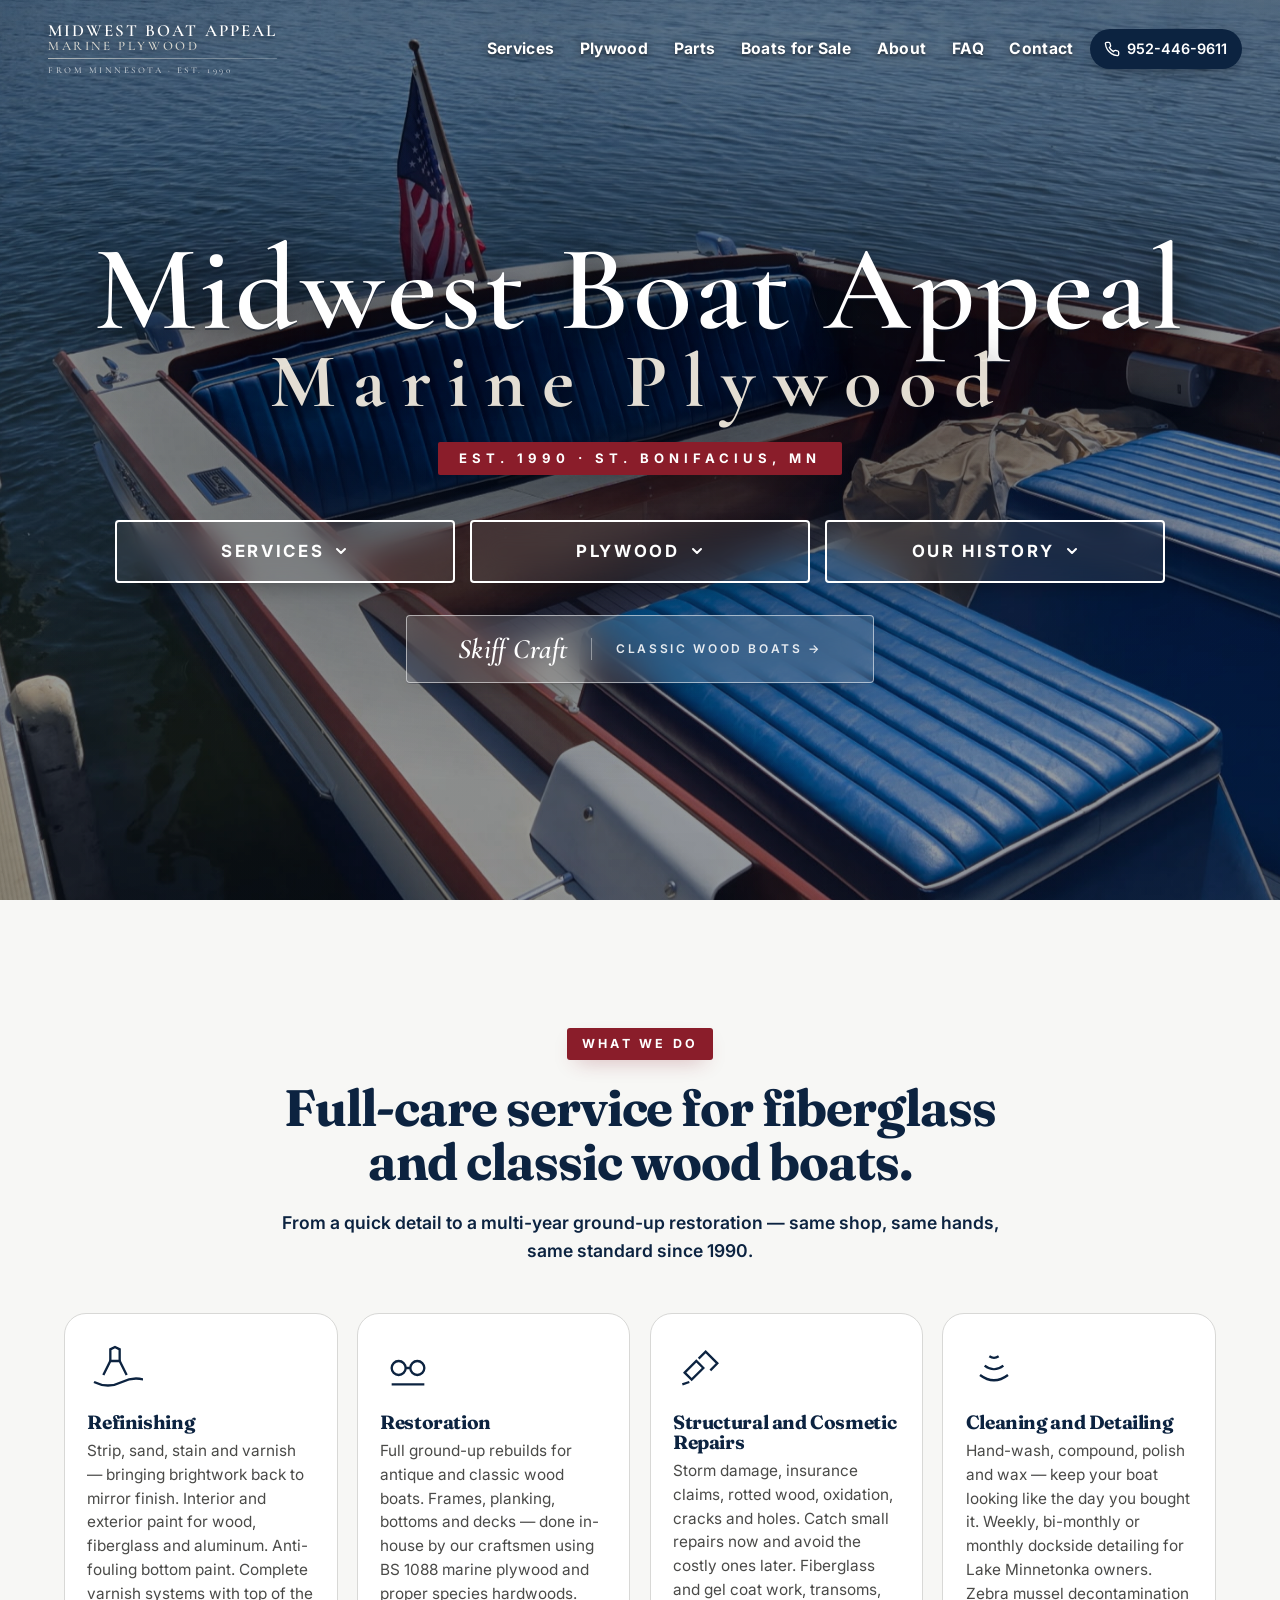
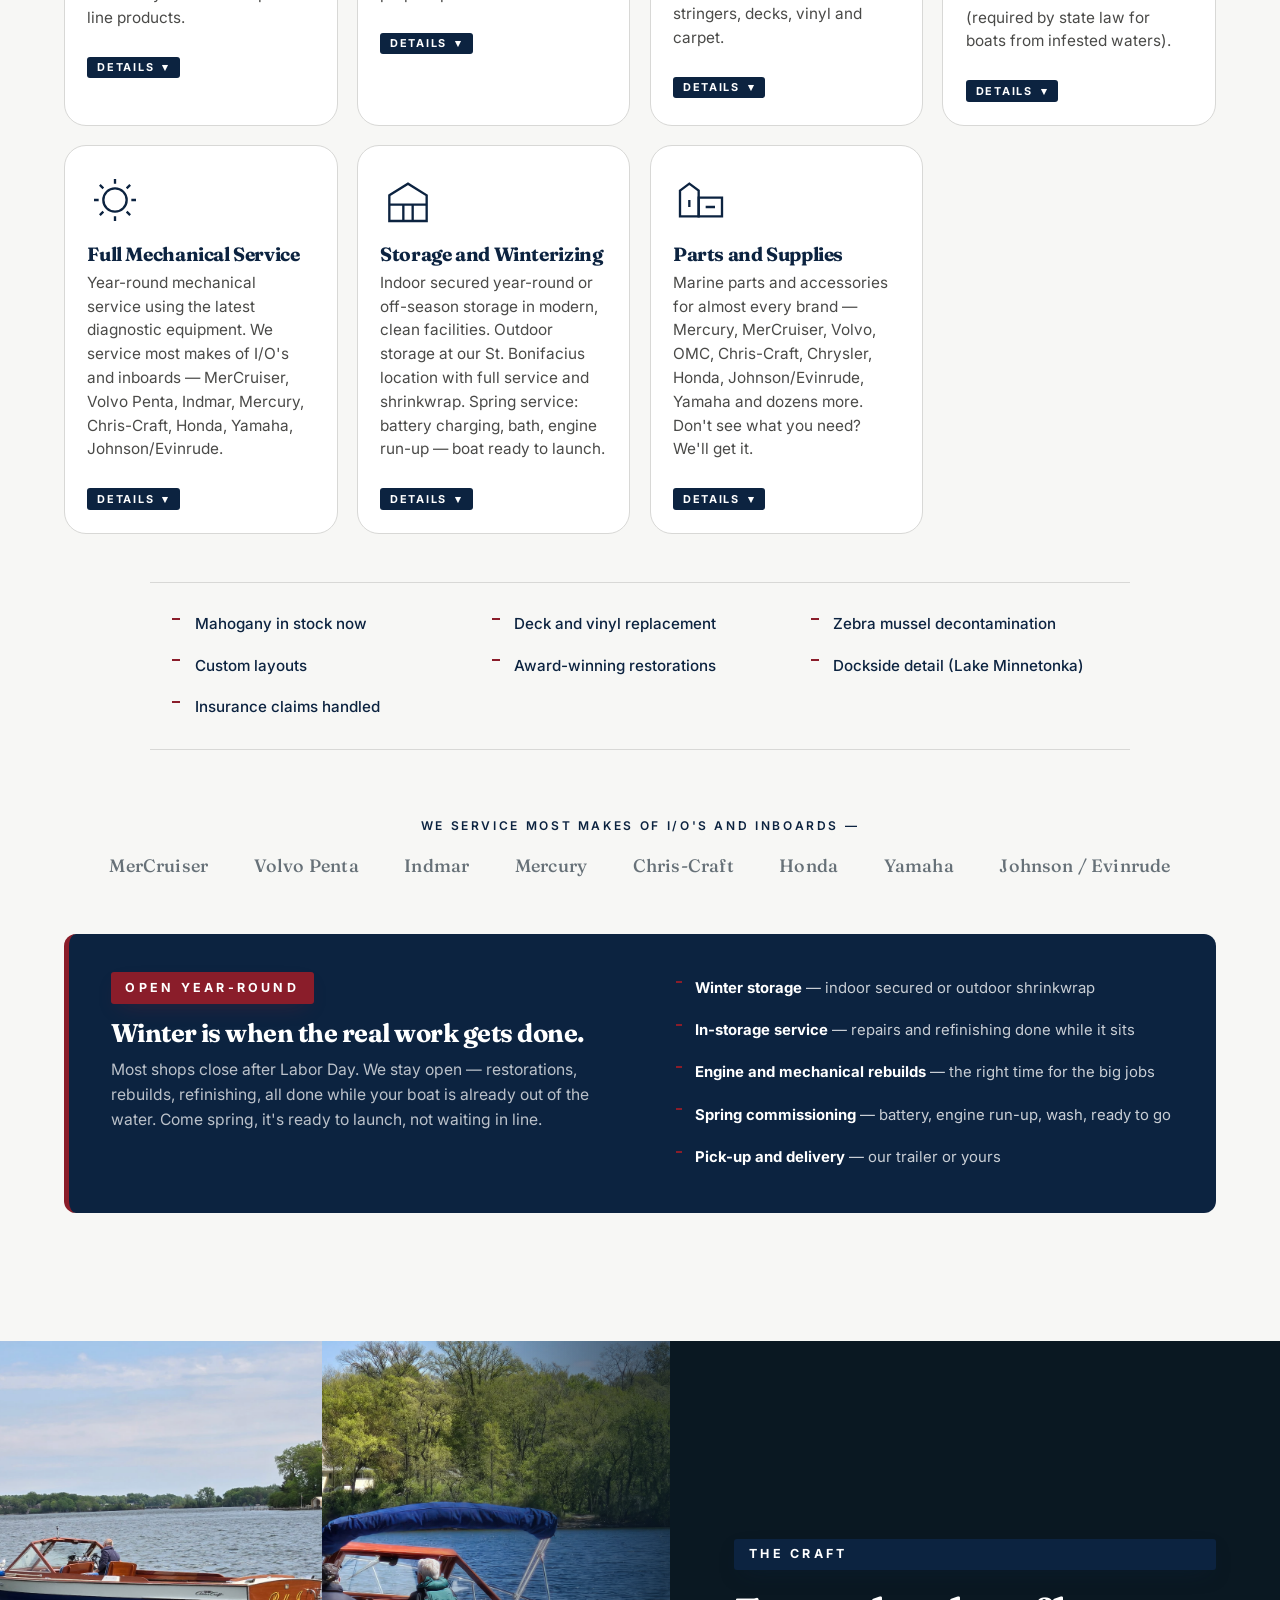
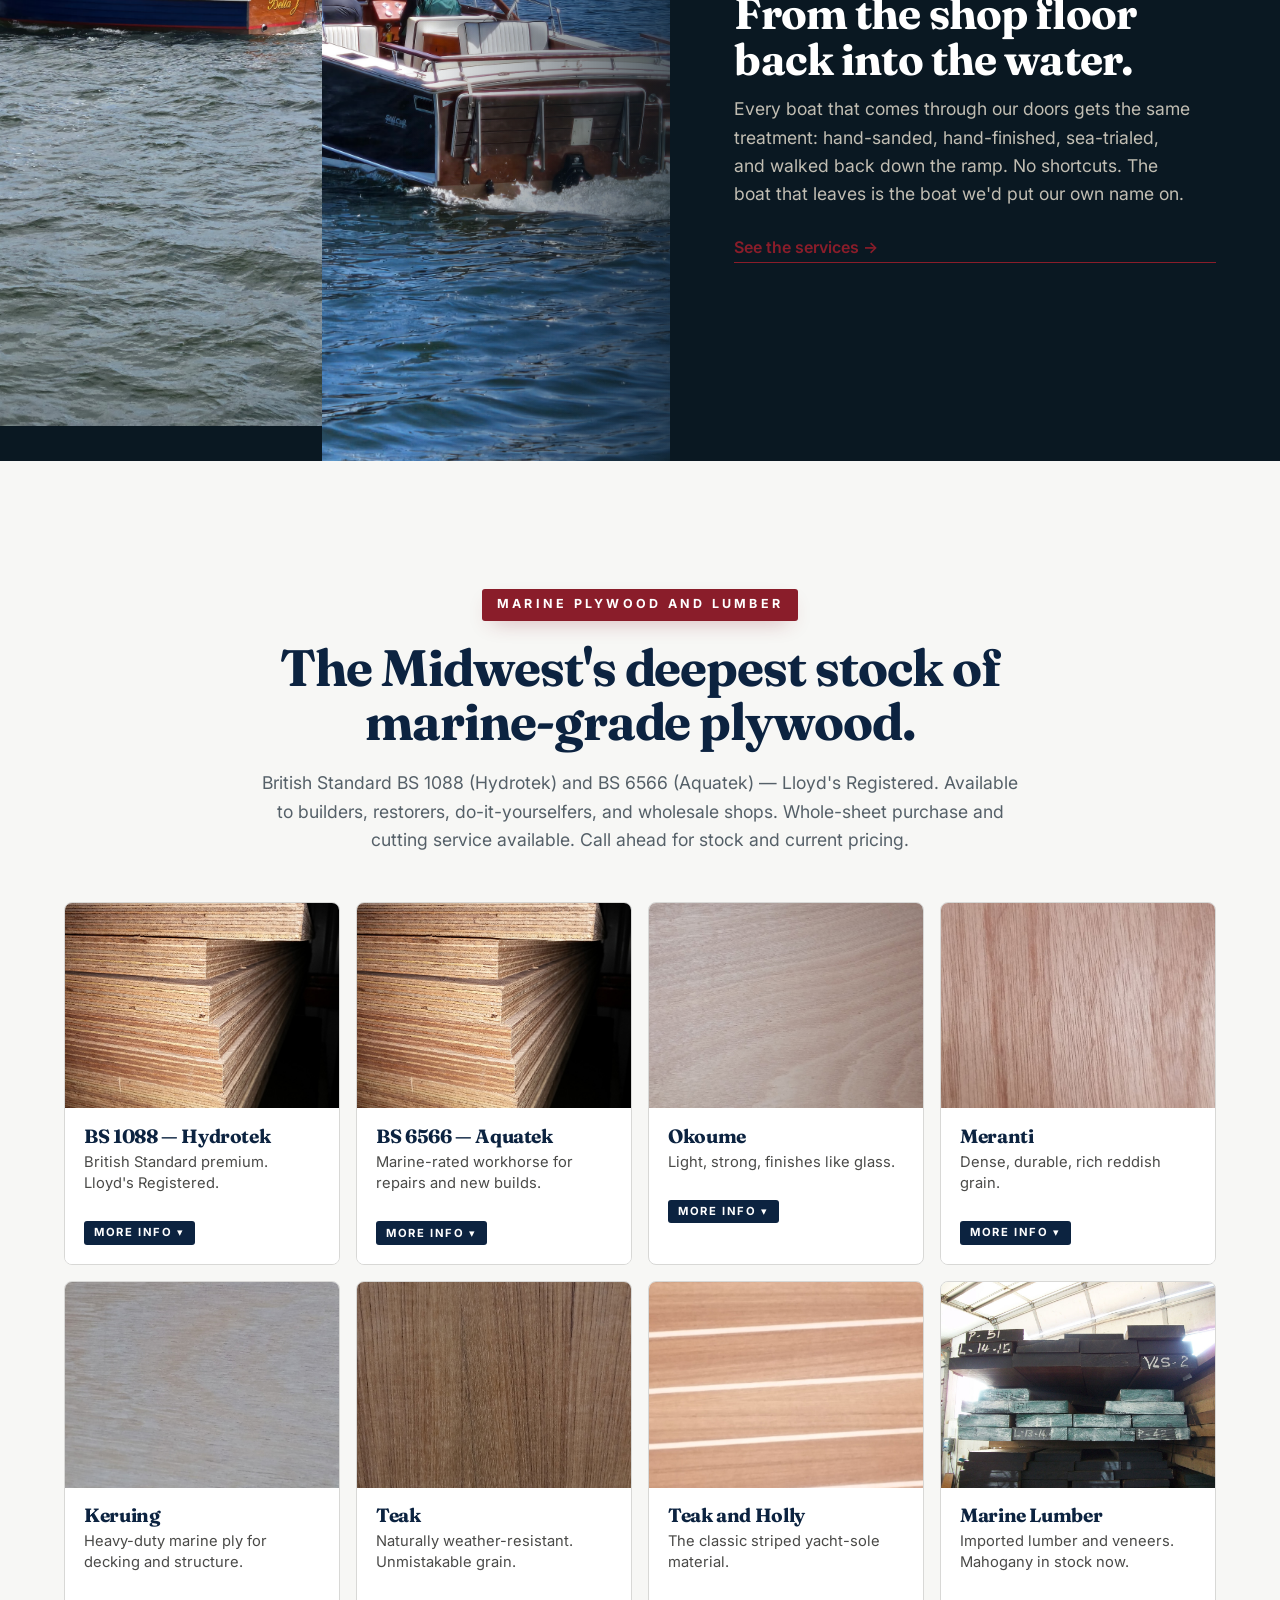
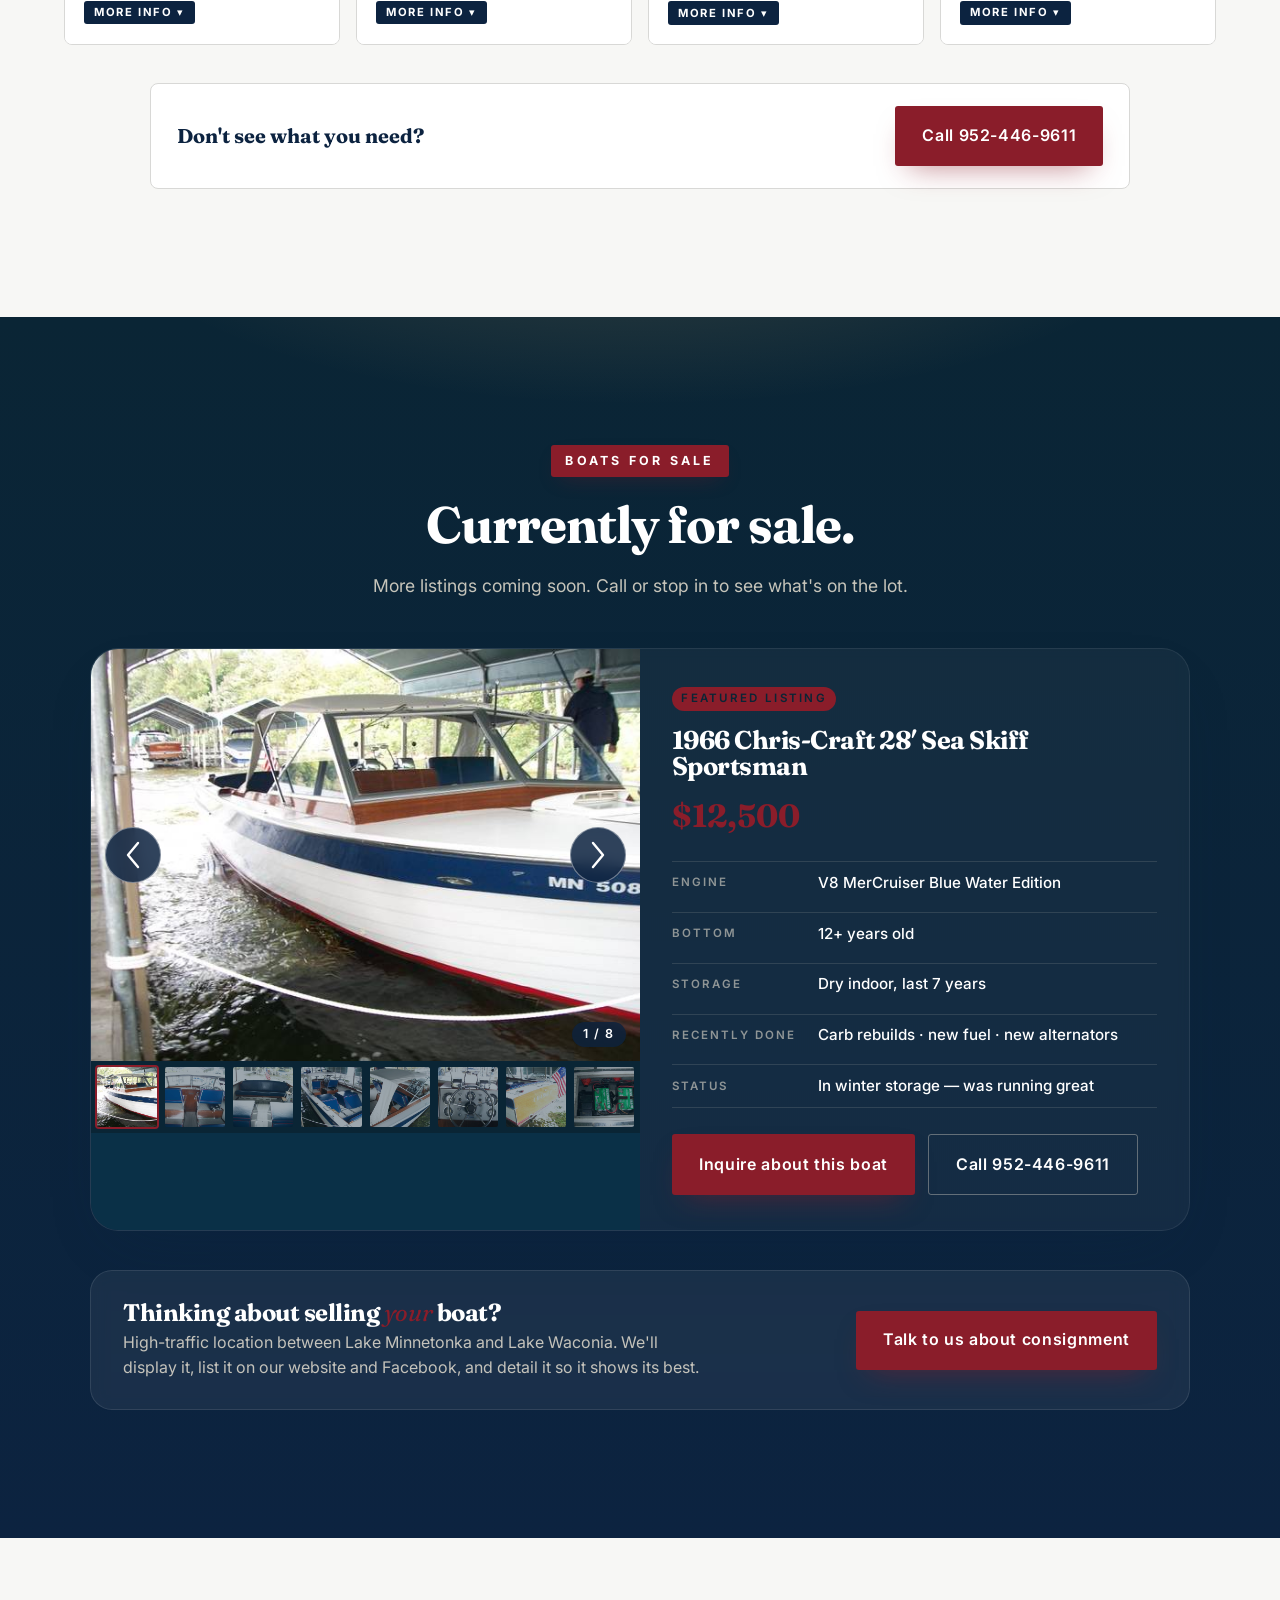
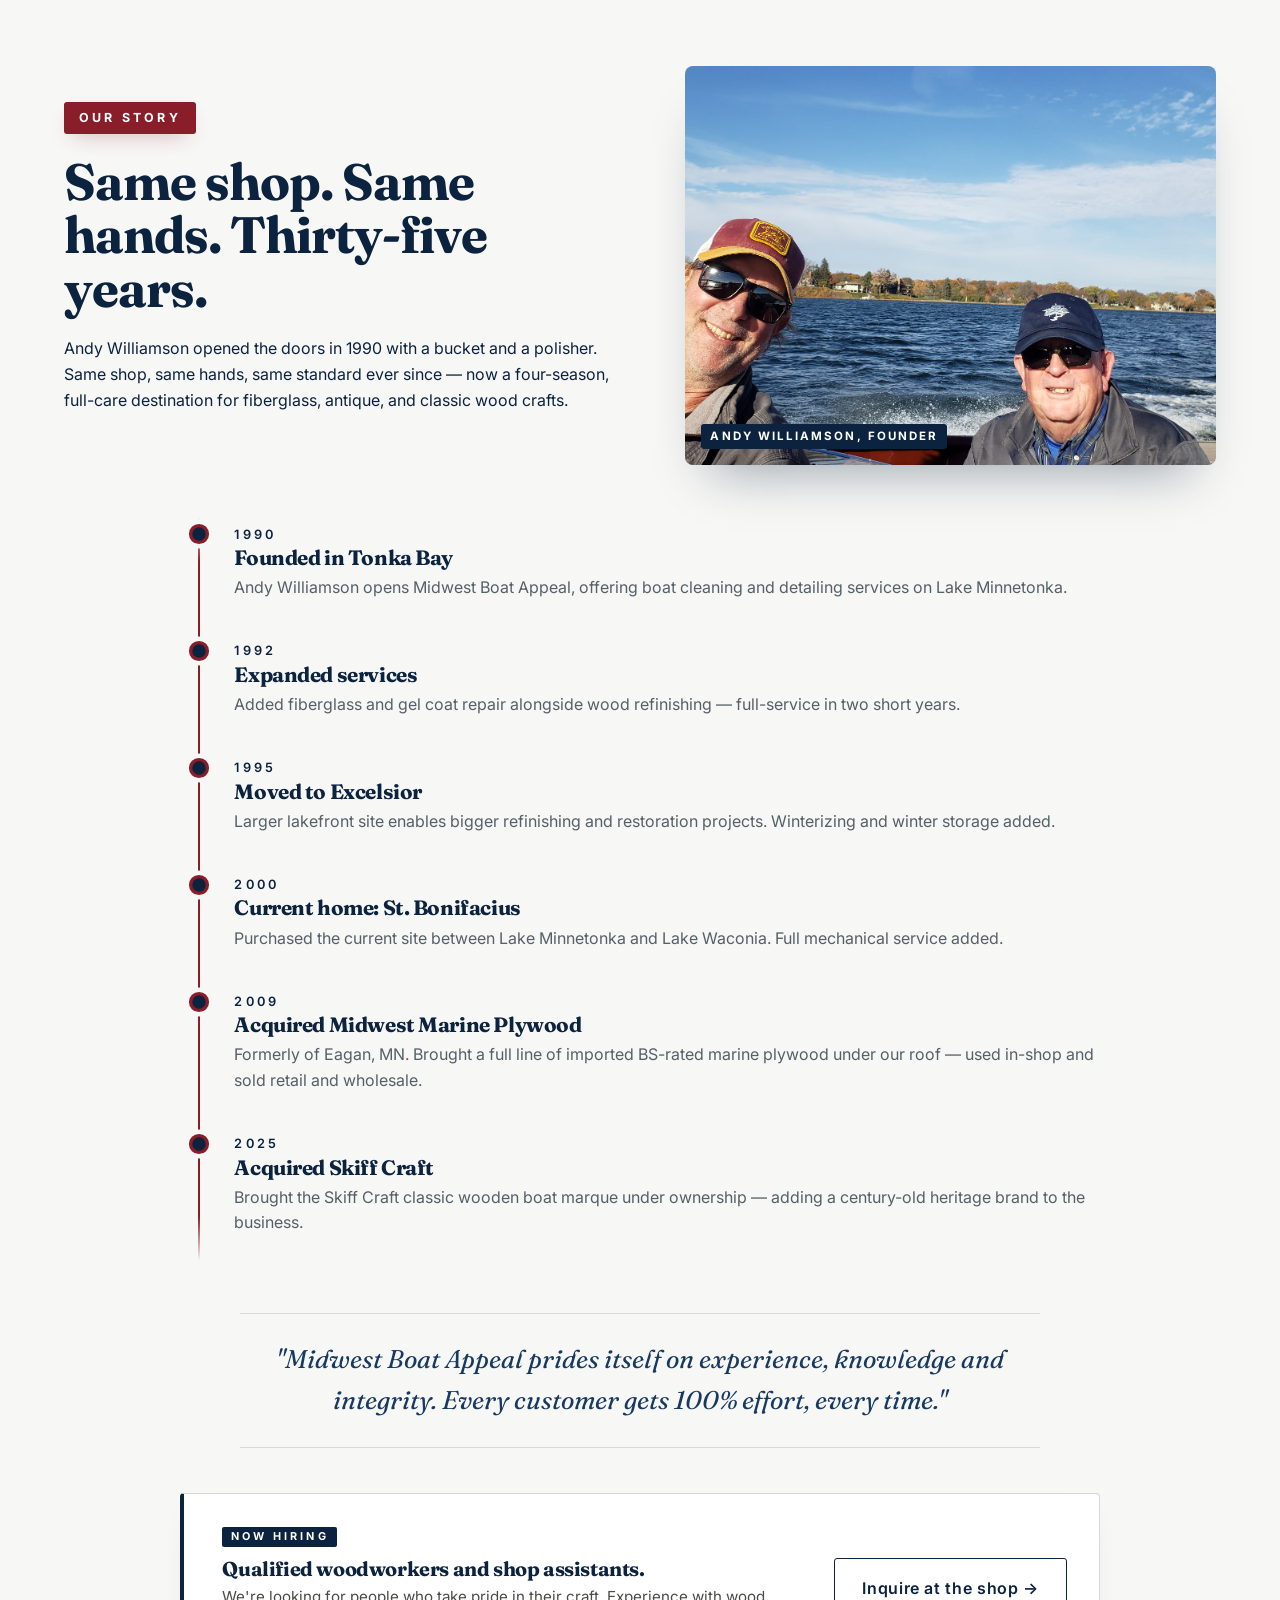
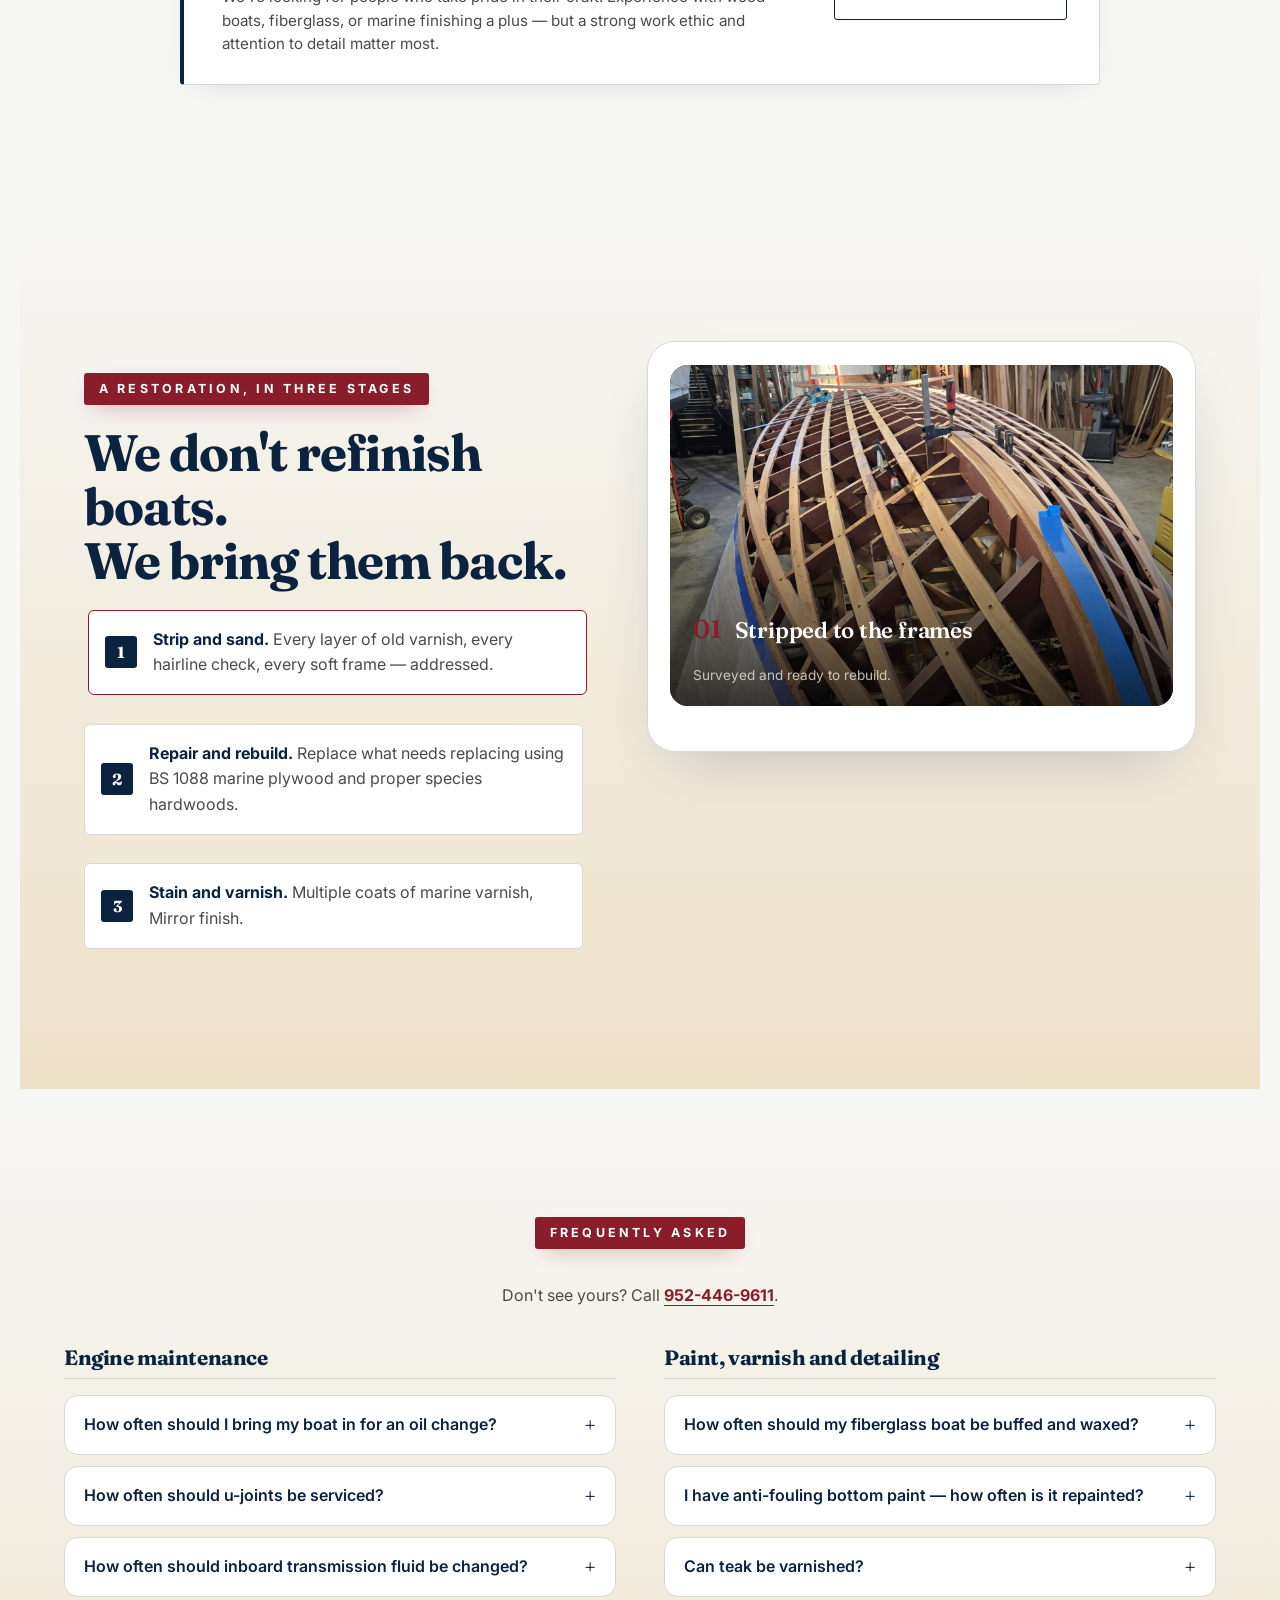
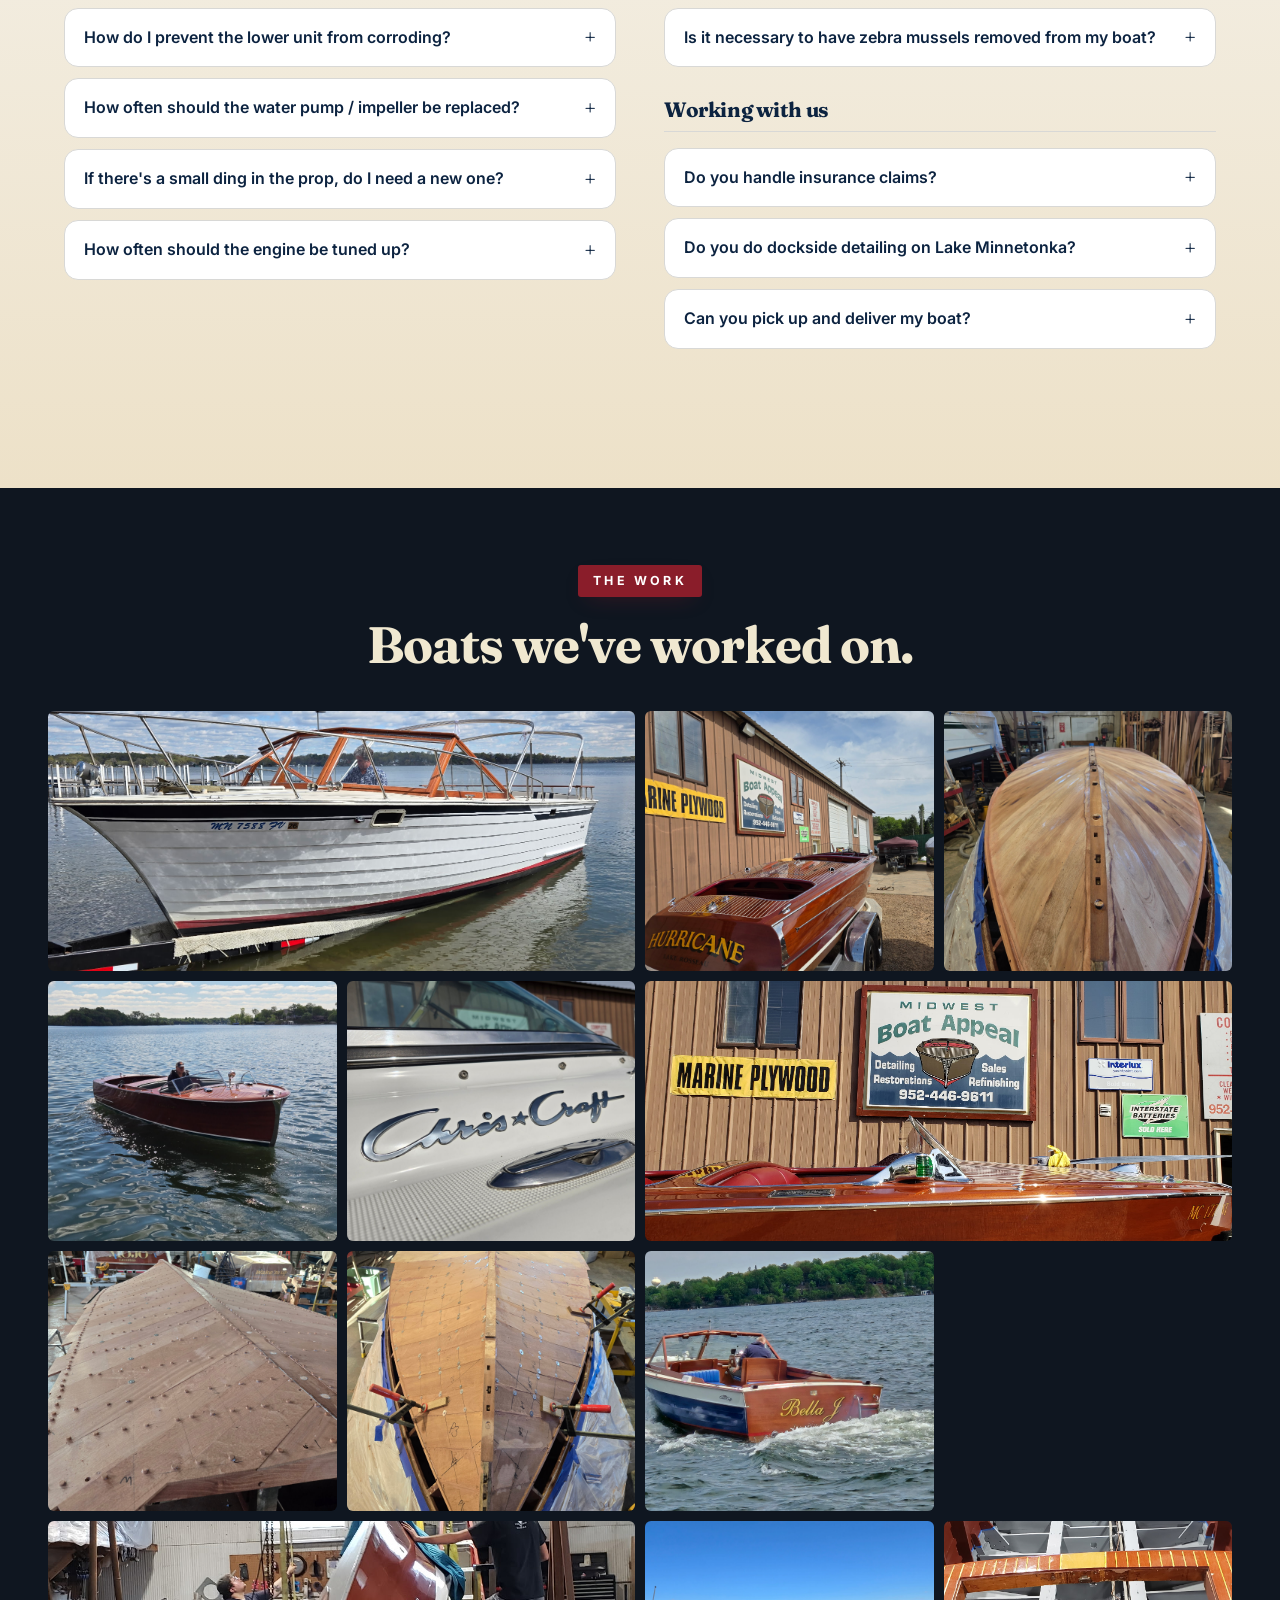
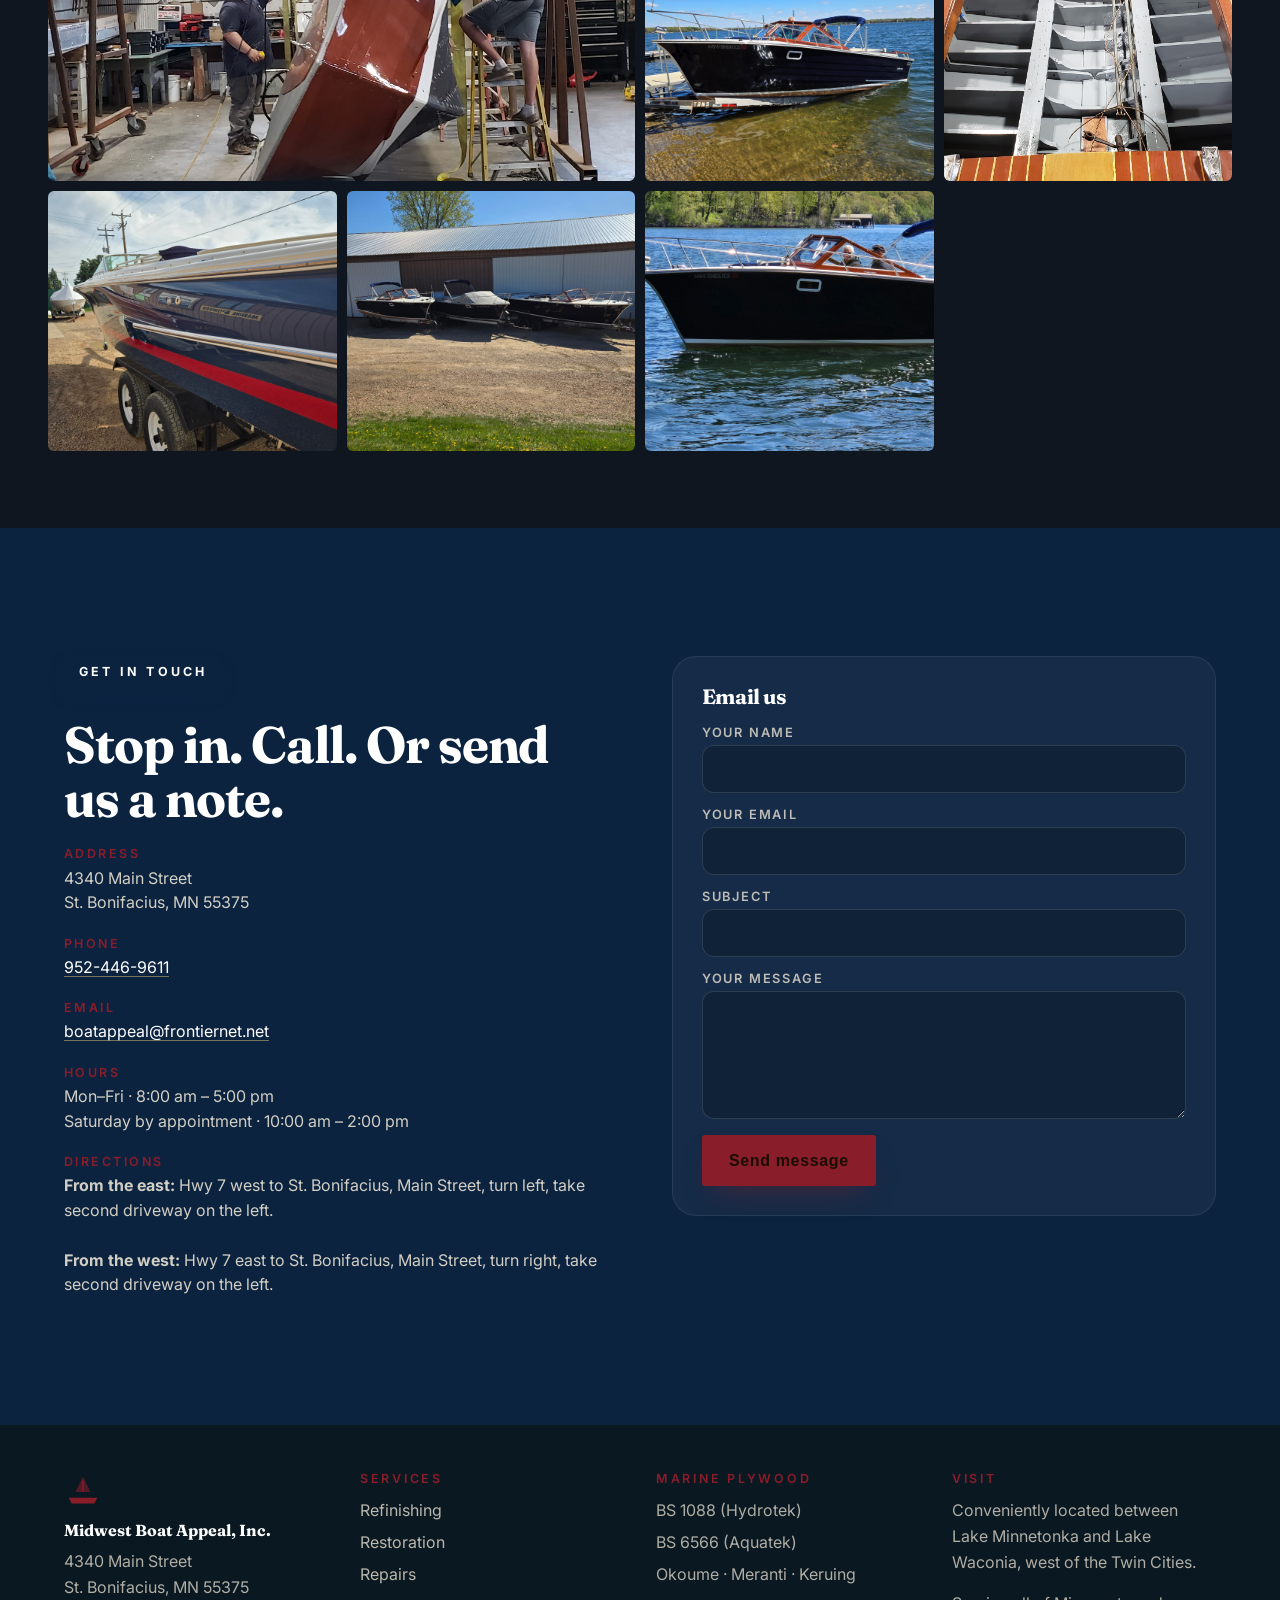
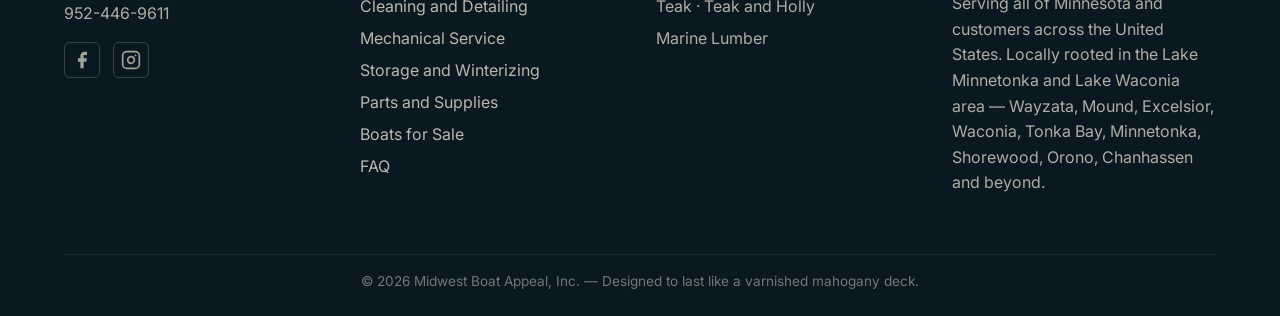
==== commit 215c821f: "Add Decap CMS: editable boats-for-sale and contact info Co-Authored-By: Claude Opus 4.8 <noreply@ant" ====
--- a/index.html
+++ b/index.html
@@ -1027,6 +1027,7 @@
   </div>
 </footer>
 
+<script src="cms-render.js?v=2026071501" defer></script>
 <script src="script.js?v=2026061201" defer></script>
 </body>
 </html>
